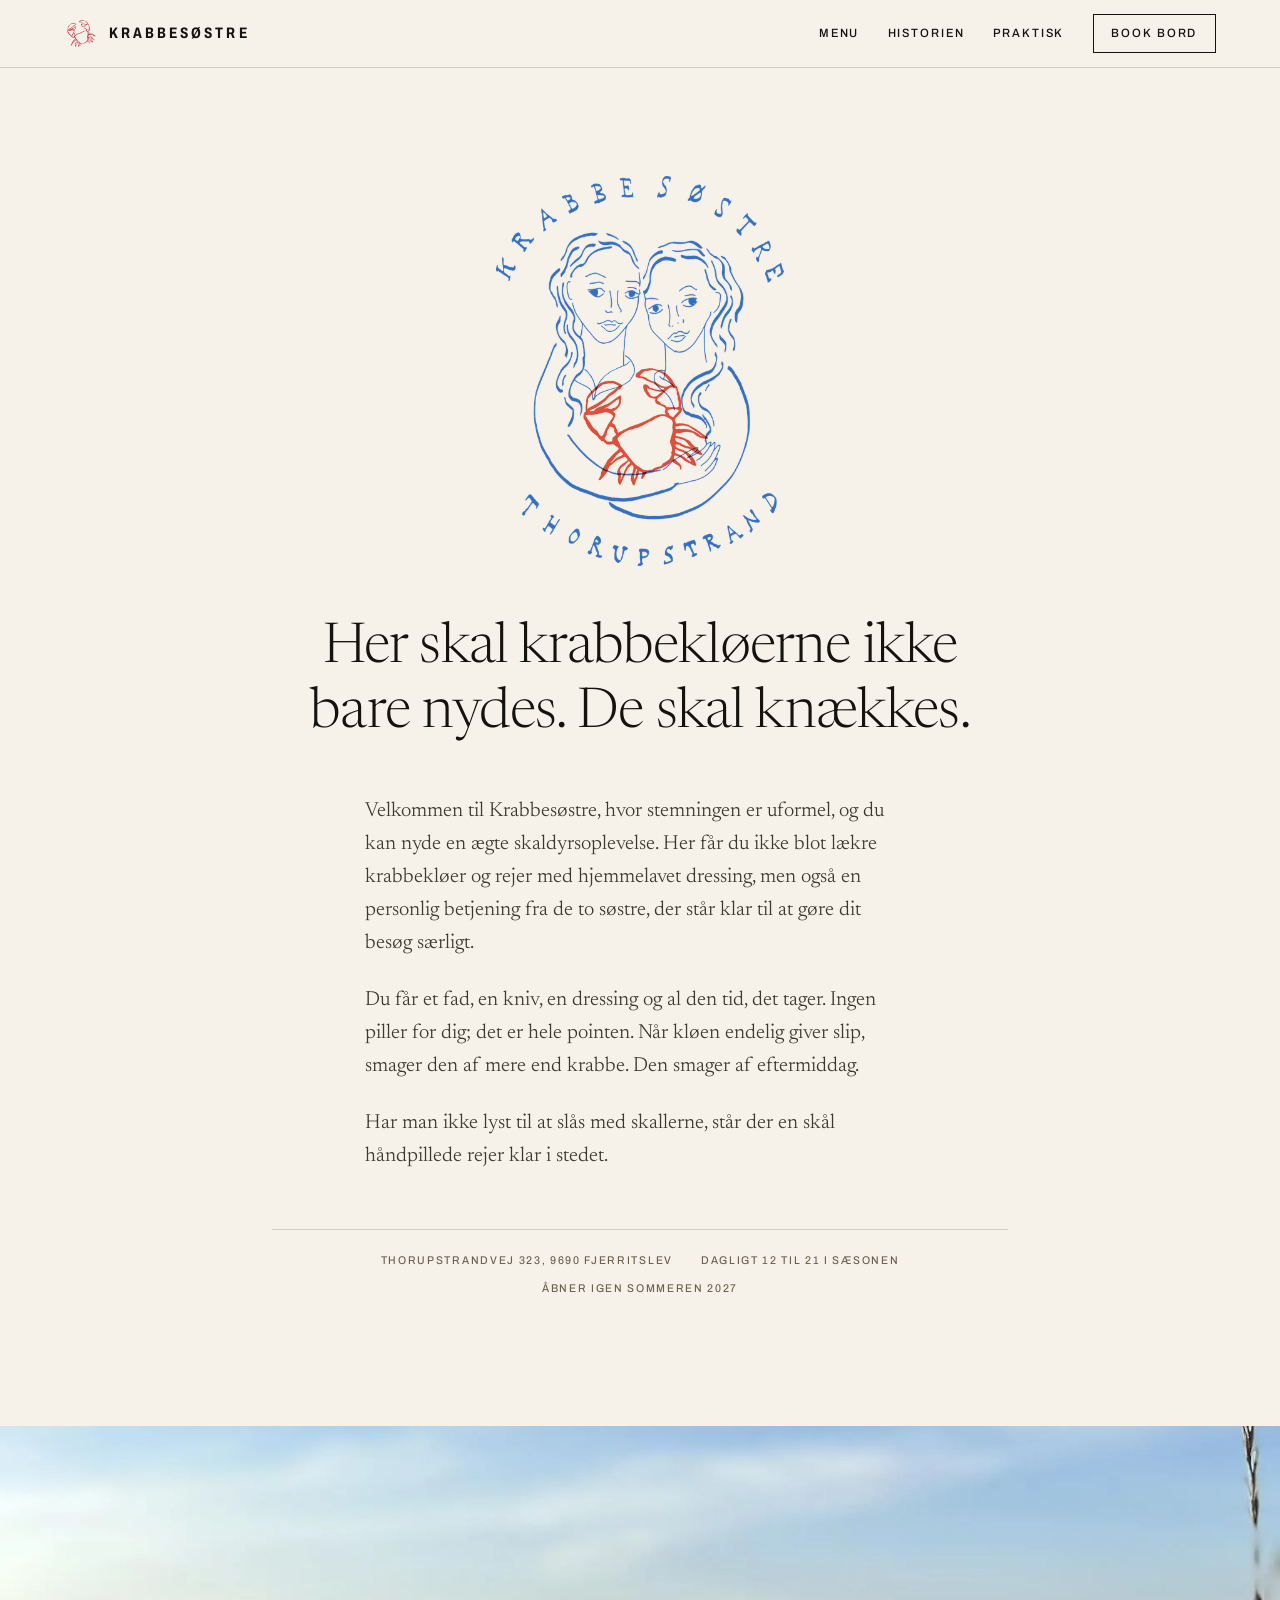
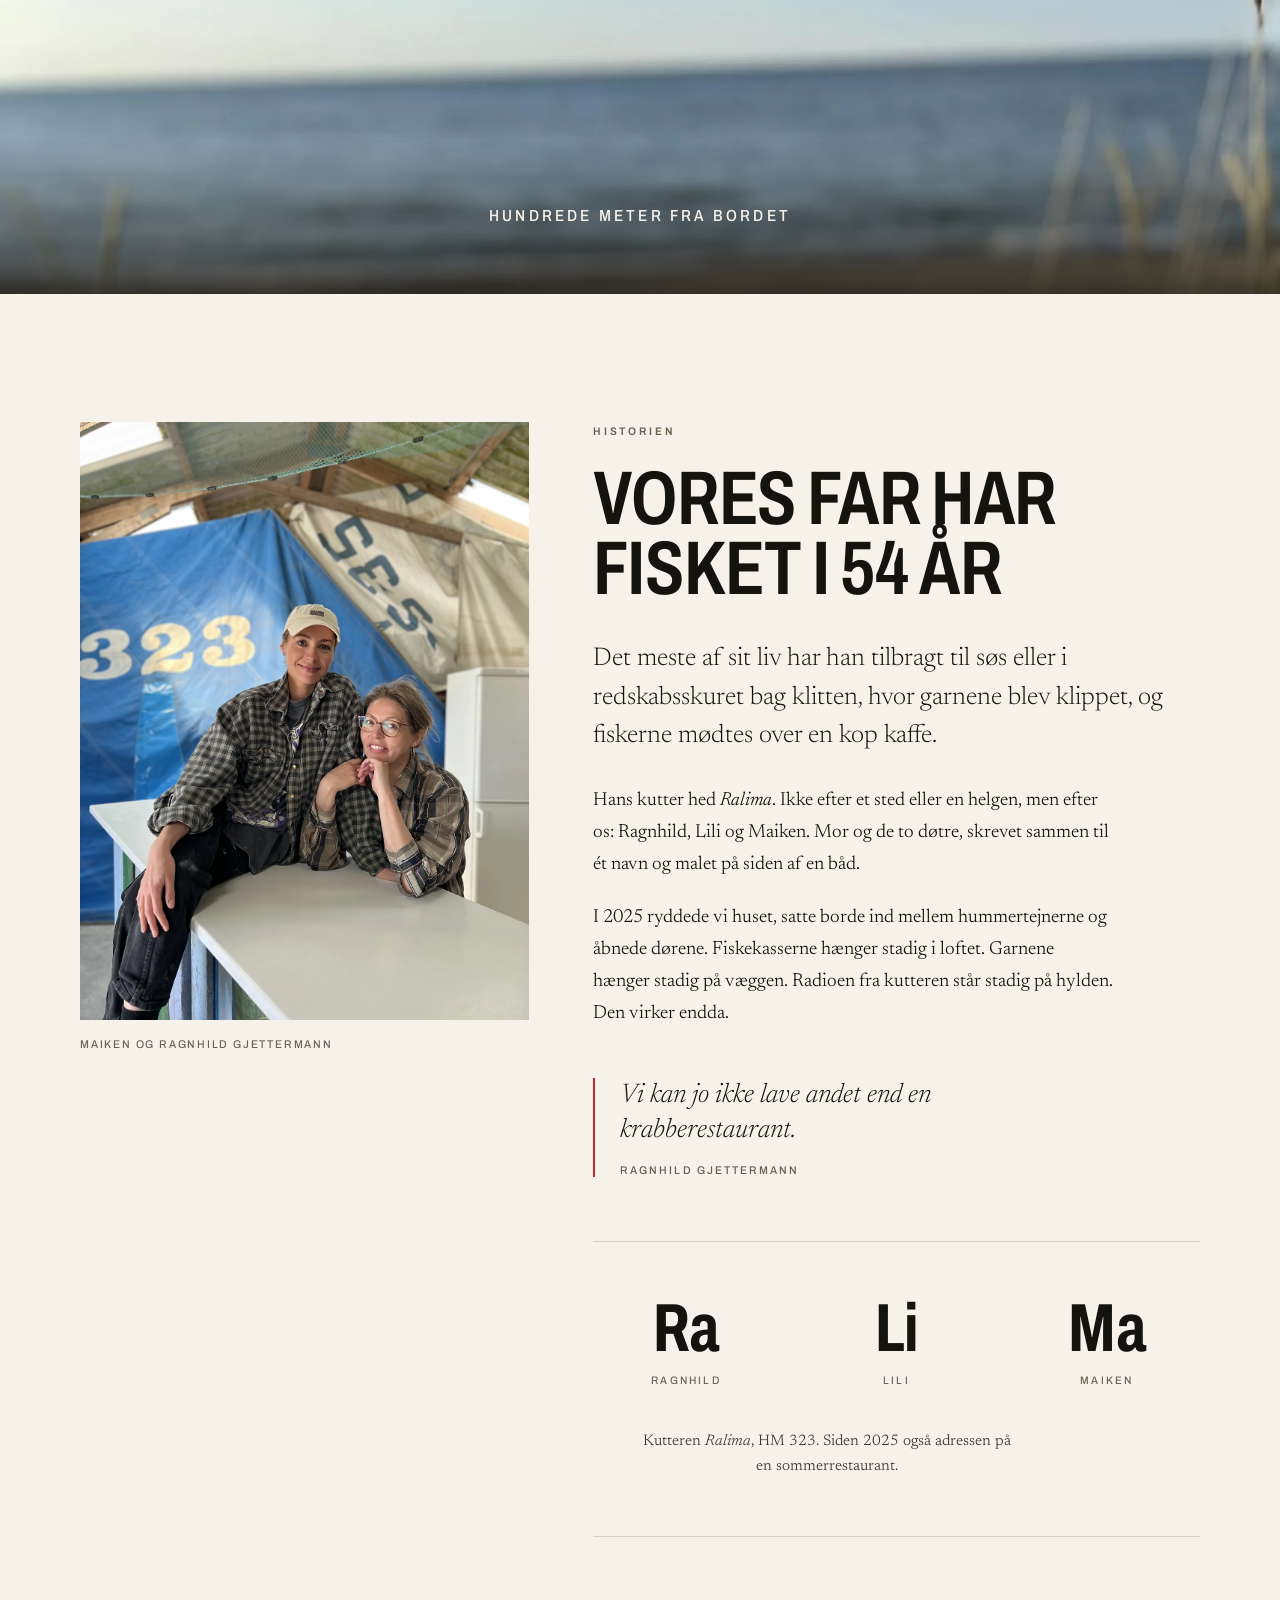
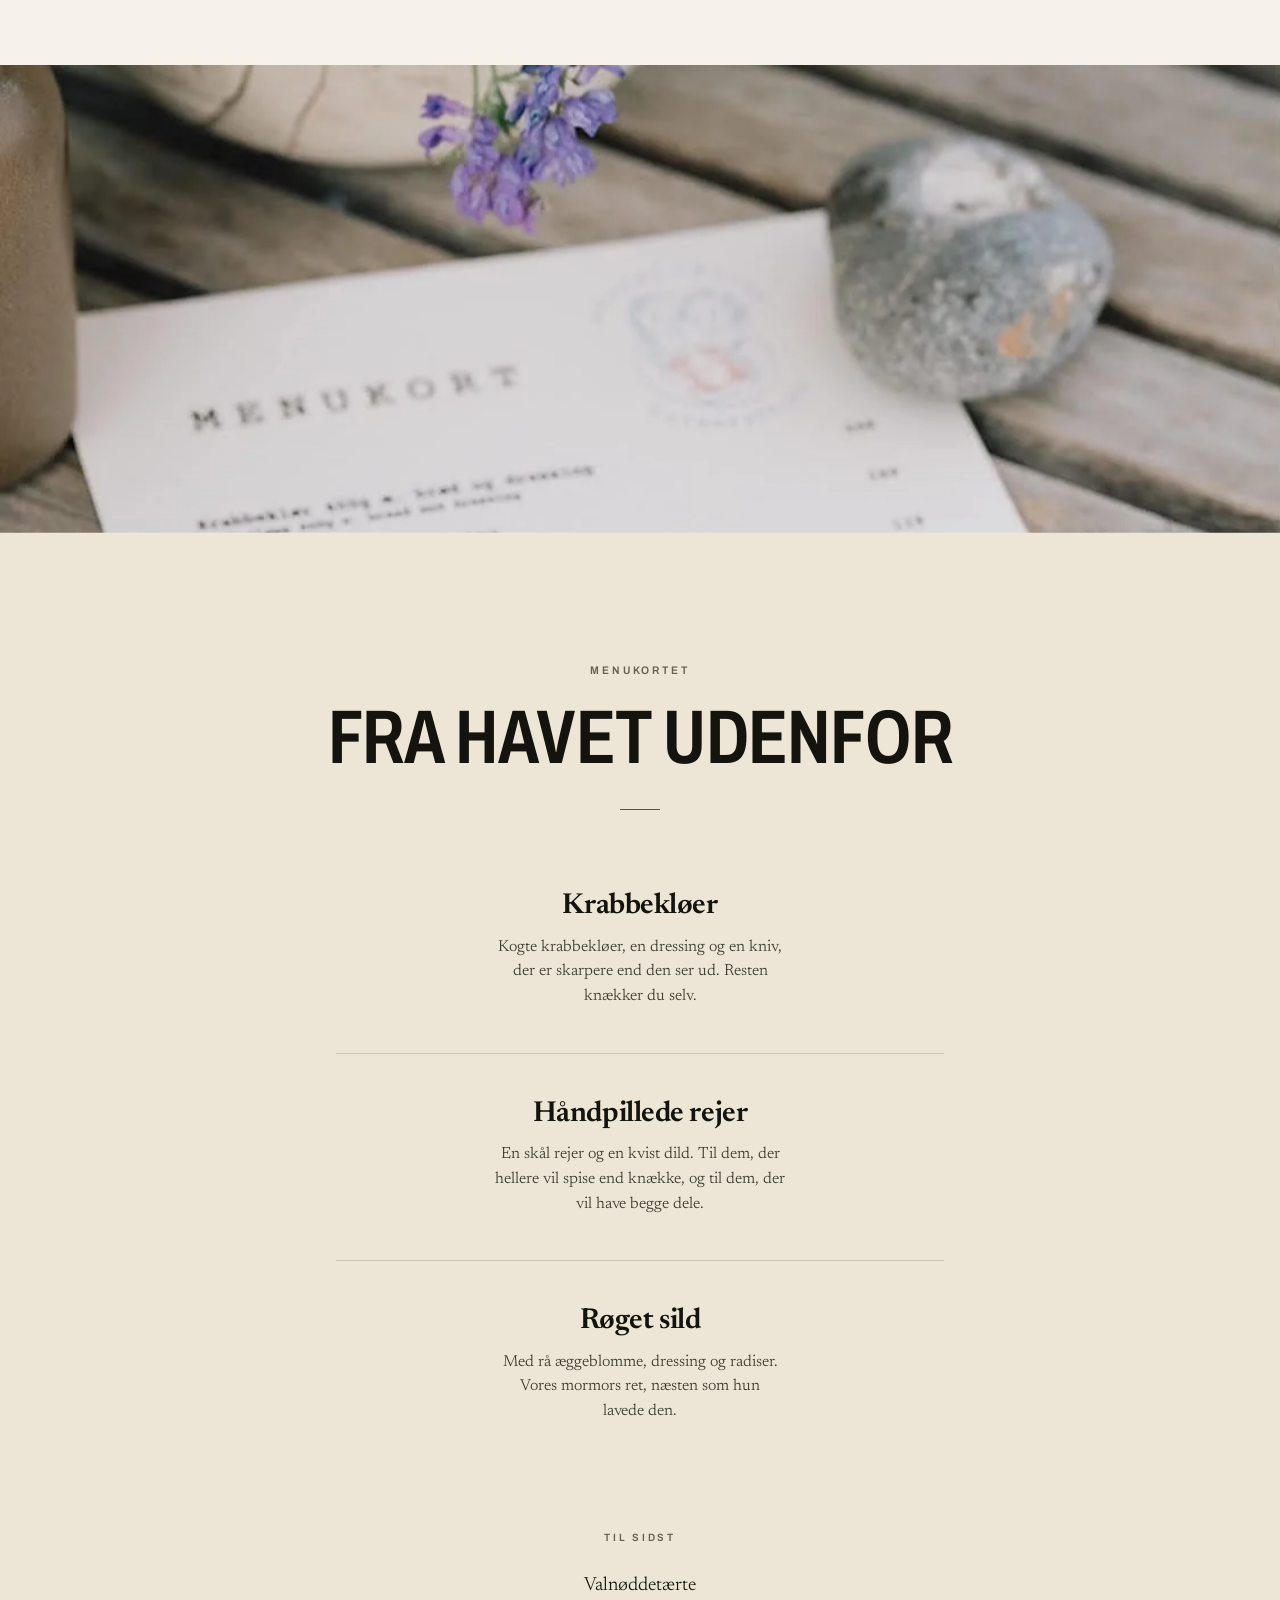
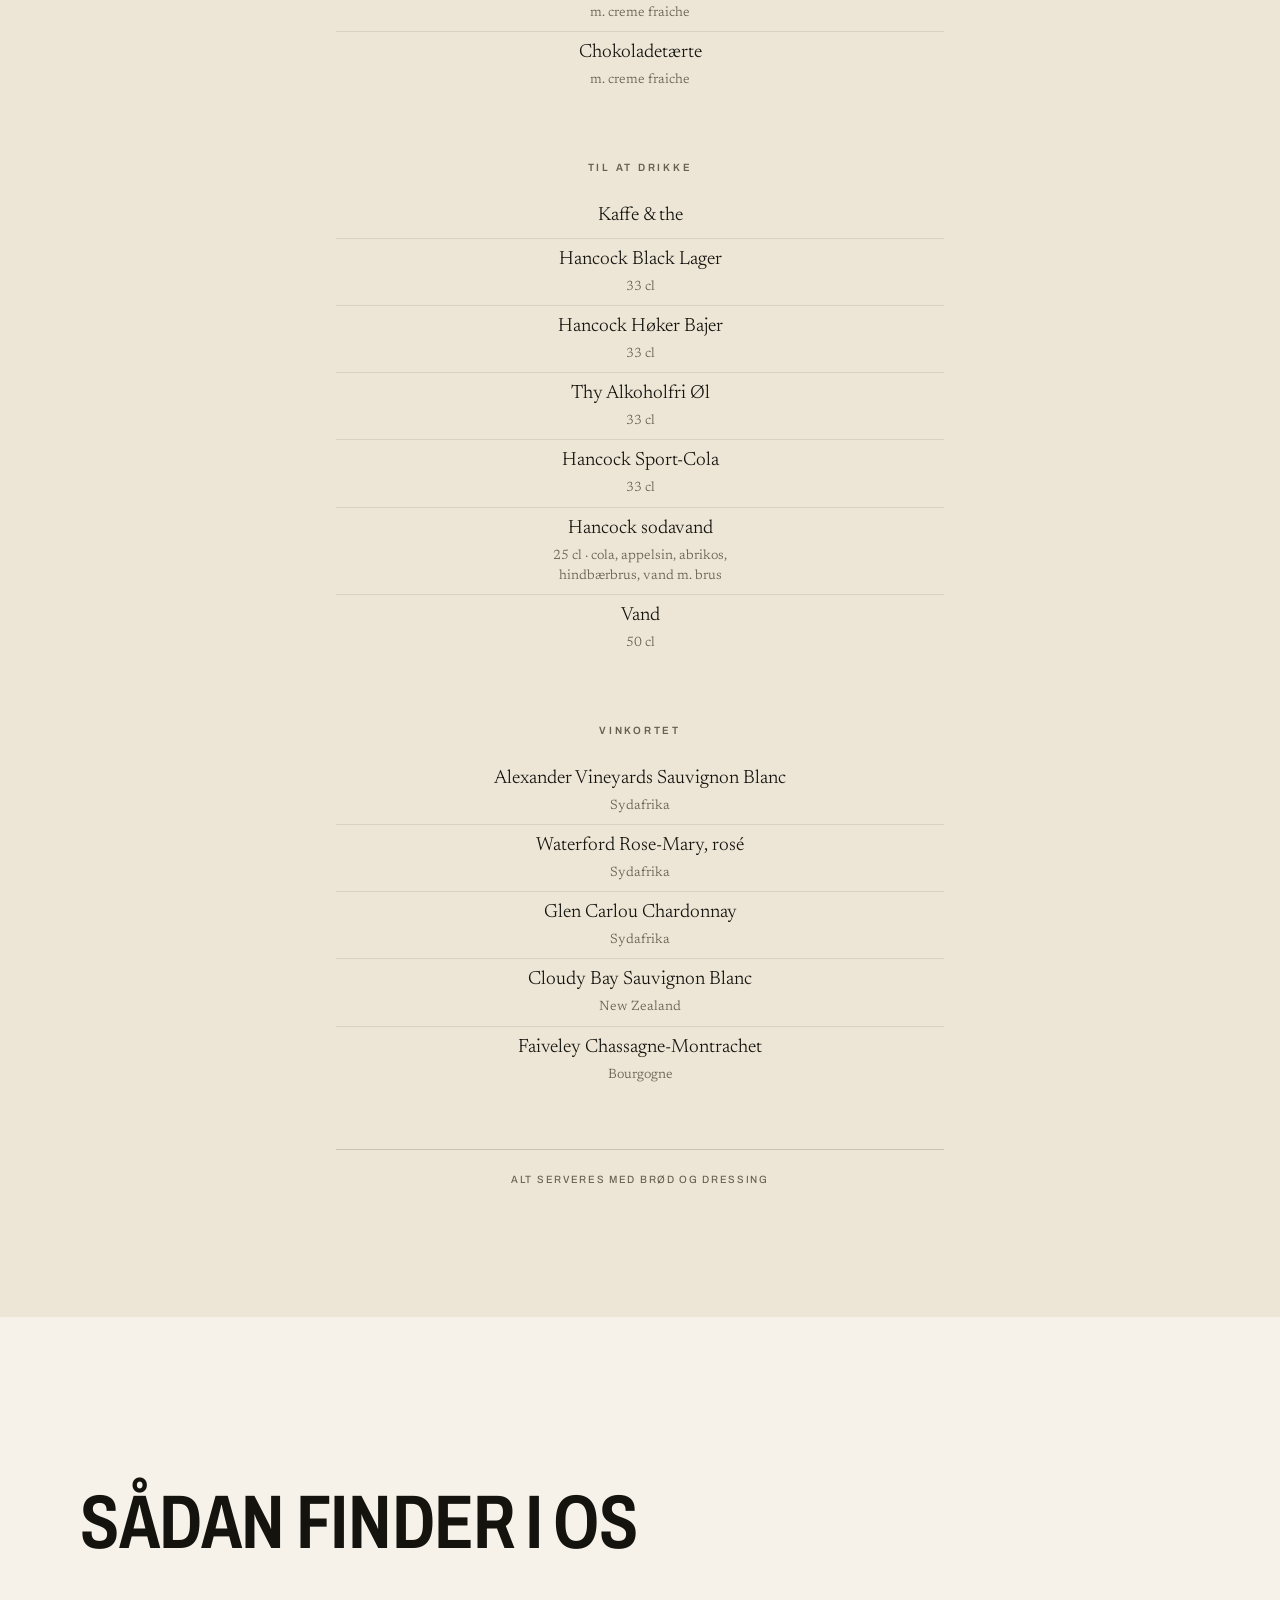
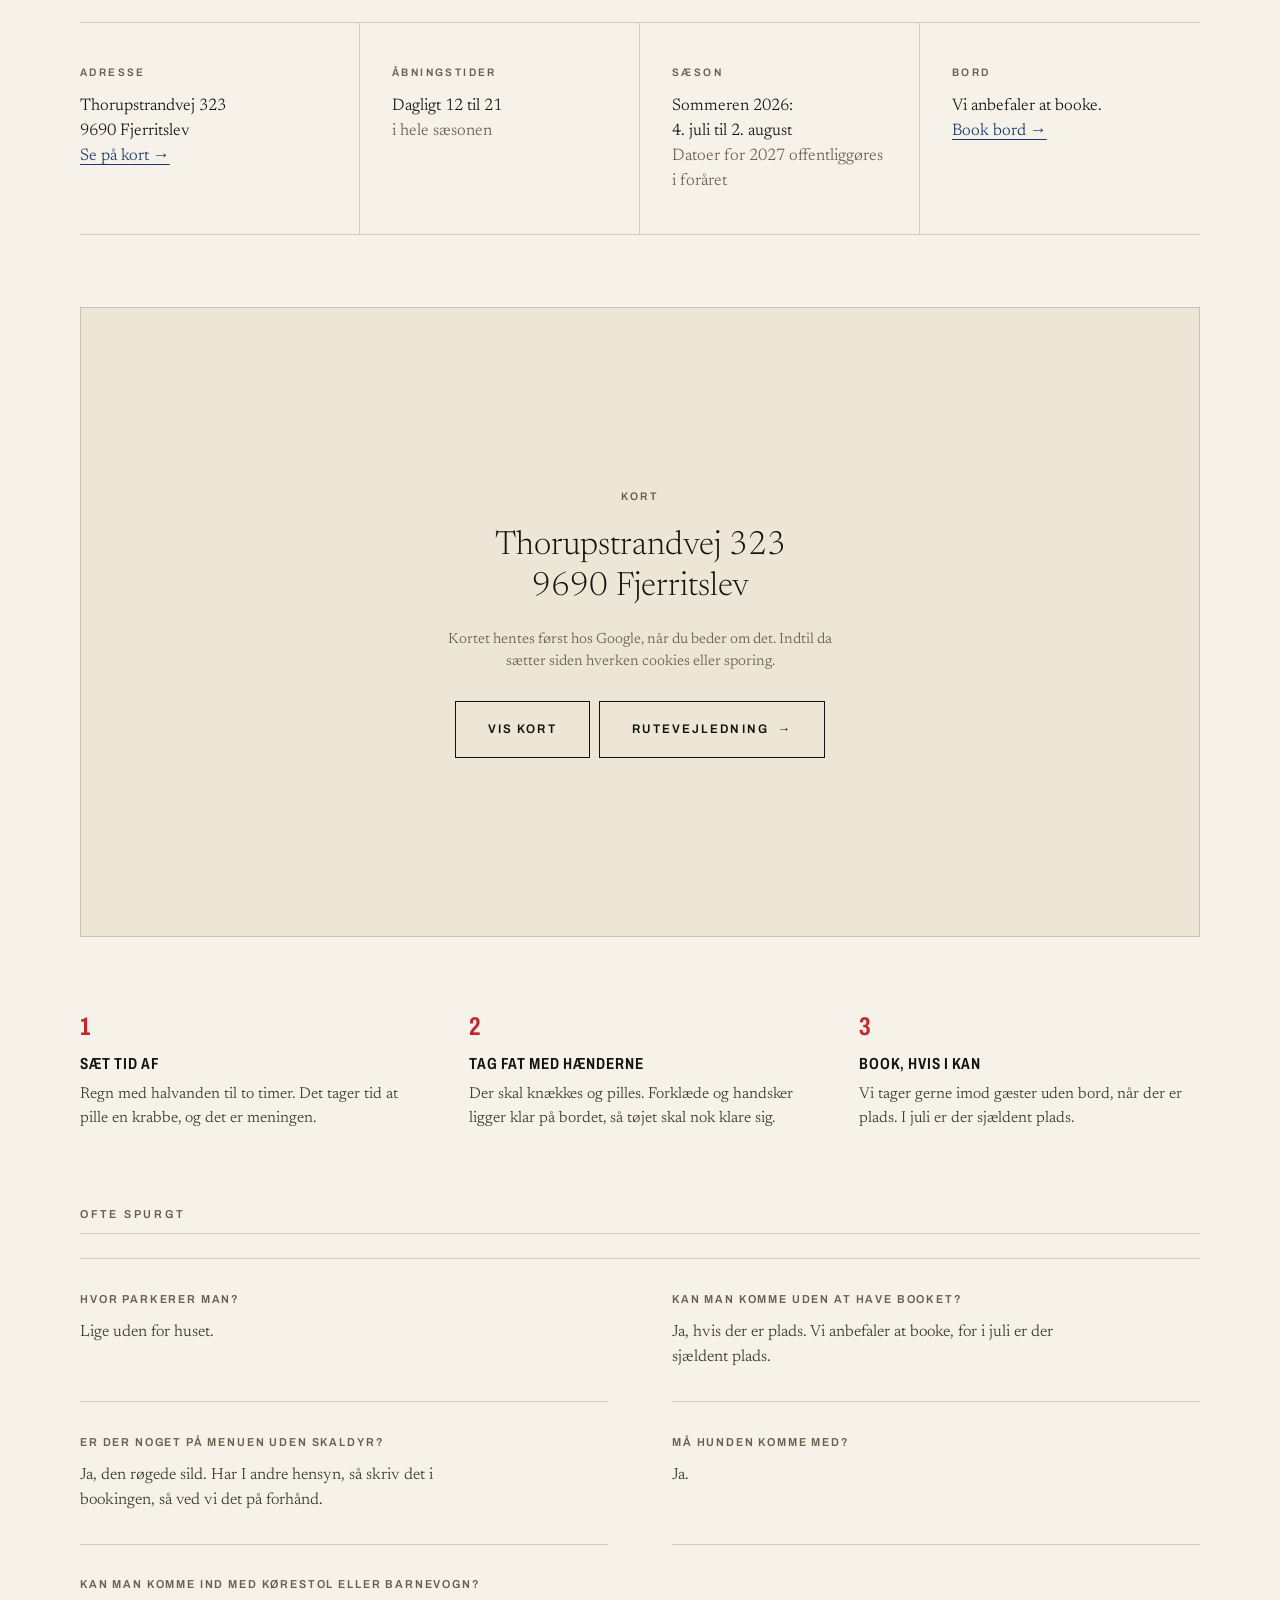
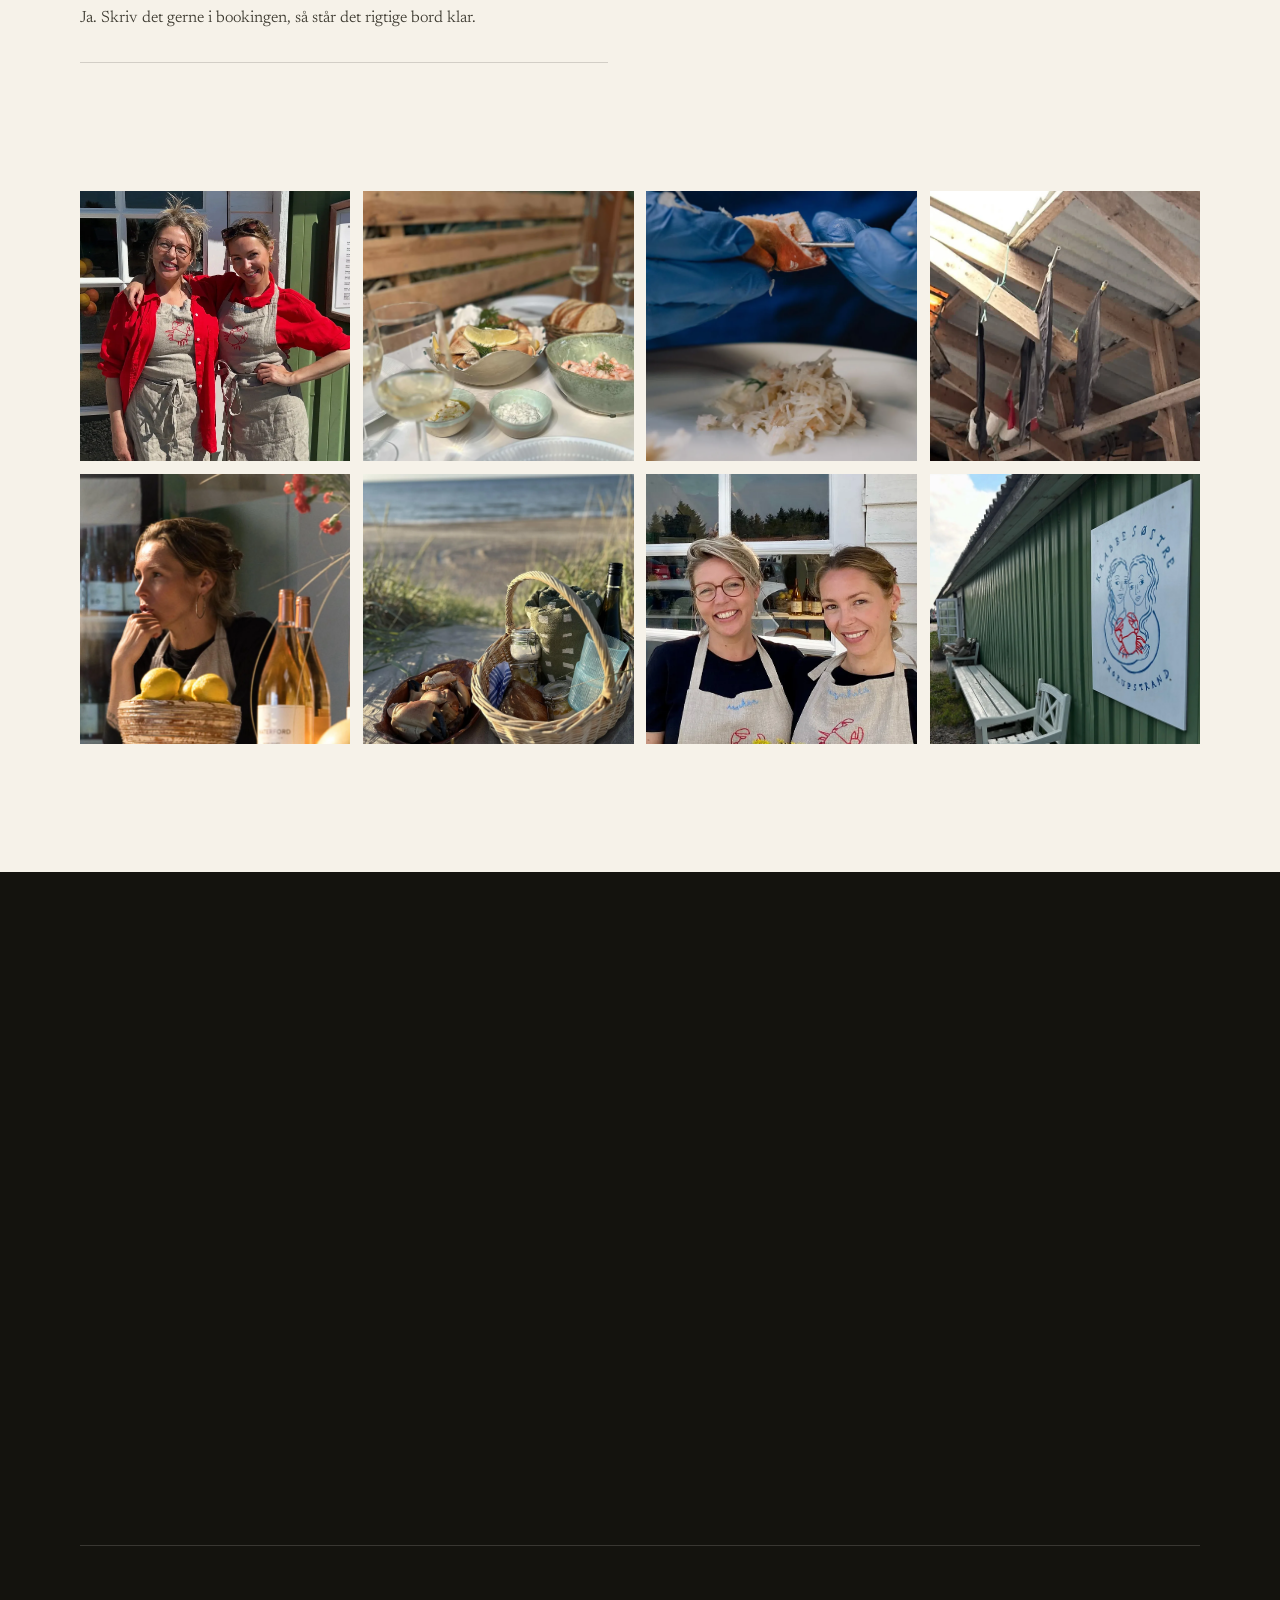
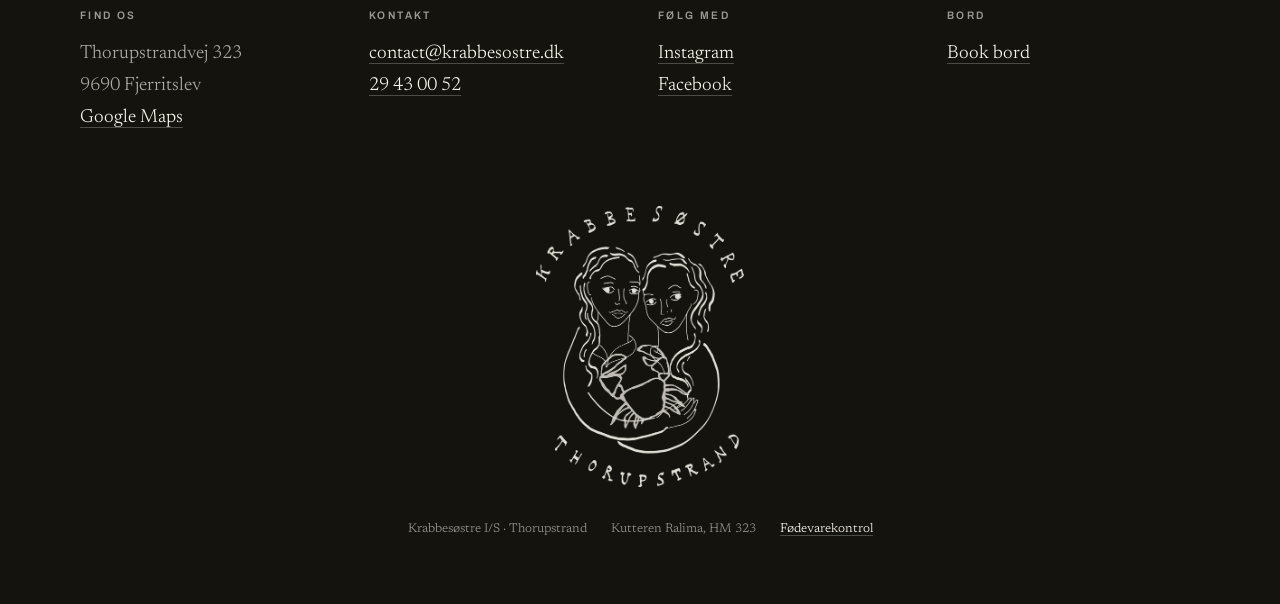
==== index.html @ f06659c8 "Tag nyhedsbrevet af siden, indtil der er noget til at tage imod Feltet lovede gæsten besked, når bor" ====
<!DOCTYPE html>
<html lang="da">
<head>
<meta charset="utf-8">
<meta name="viewport" content="width=device-width, initial-scale=1, viewport-fit=cover">
<title>Krabbesøstre | Krabbekløer i et redskabsskur ved Vesterhavet, Thorupstrand</title>
<meta name="description" content="Sommerrestaurant i Thorupstrand. Krabbekløer, håndpillede rejer og røget sild i vores fars gamle redskabsskur, hundrede meter fra havet.">
<link rel="canonical" href="https://krabbesostre.dk/">

<meta property="og:type" content="restaurant">
<meta property="og:locale" content="da_DK">
<meta property="og:site_name" content="Krabbesøstre">
<meta property="og:title" content="Krabbesøstre, Thorupstrand">
<meta property="og:description" content="Krabbekløer, håndpillede rejer og røget sild i vores fars gamle redskabsskur ved Vesterhavet, hundrede meter fra havet.">
<meta property="og:url" content="https://krabbesostre.dk/">
<meta property="og:image" content="https://krabbesostre.dk/billeder/og-logo.jpg">
<meta property="og:image:type" content="image/jpeg">
<meta property="og:image:width" content="1200">
<meta property="og:image:height" content="630">
<meta property="og:image:alt" content="Krabbesøstres logo: to søstre der holder om en krabbe.">
<meta name="twitter:card" content="summary_large_image">
<meta name="theme-color" content="#14130E">

<link rel="preload" as="font" type="font/woff2" href="fonts/archivo-var.woff2" crossorigin>
<link rel="preload" as="font" type="font/woff2" href="fonts/newsreader-var.woff2" crossorigin>

<link rel="icon" type="image/png" sizes="64x64" href="billeder/favicon.png">
<link rel="apple-touch-icon" href="billeder/apple-touch-icon.png">

<link rel="stylesheet" href="stil.css">
</head>
<body>
<a class="skip" href="#indhold">Spring til indhold</a>

<header class="header is-stuck" id="header">
  <a class="header__brand" href="#top" aria-label="Krabbesøstre, til toppen">
    <span class="header__crab" aria-hidden="true">
      <img class="krabbe-lys" src="billeder/krabbe-lys.webp" alt="" width="120" height="120">
      <img class="krabbe-rod" src="billeder/krabbe.webp" alt="" width="120" height="120">
    </span>
    <span class="header__mark">Krabbesøstre</span>
  </a>
  <nav class="nav" aria-label="Hovedmenu">
    <a class="nav__menu" href="#menu">Menu</a>
    <a href="#historien">Historien</a>
    <a href="#praktisk">Praktisk</a>
    <a class="nav__book" href="bordreservation/">Book bord</a>
  </nav>
</header>

<main id="indhold">

<!-- ============ ÅBNING ============ -->
<section class="section manifest" id="top">
  <div class="wrap">
    <h1 class="manifest__logo rv">
      <img src="billeder/logo.webp" alt="Krabbesøstre, Thorupstrand" width="460" height="623" fetchpriority="high">
    </h1>
    <p class="manifest__quote rv">Her skal krabbekløerne ikke bare nydes. De skal knækkes.</p>
    <div class="manifest__body rv">
      <p>Velkommen til Krabbesøstre, hvor stemningen er uformel, og du kan nyde en ægte skaldyrsoplevelse. Her får du ikke blot lækre krabbekløer og rejer med hjemmelavet dressing, men også en personlig betjening fra de to søstre, der står klar til at gøre dit besøg særligt.</p>
      <p>Du får et fad, en kniv, en dressing og al den tid, det tager. Ingen piller for dig; det er hele pointen. Når kløen endelig giver slip, smager den af mere end krabbe. Den smager af eftermiddag.</p>
      <p>Har man ikke lyst til at slås med skallerne, står der en skål håndpillede rejer klar i stedet.</p>
    </div>
    <p class="manifest__fakta rv">
      <span>Thorupstrandvej 323, 9690 Fjerritslev</span>
      <span>Dagligt 12 til 21 i sæsonen</span>
      <span>Åbner igen sommeren 2027</span>
    </p>
  </div>
</section>

<!-- ============ BÅND: STRANDEN ============ -->
<figure class="band band--strand rv" style="margin:0">
  <img src="billeder/strand.webp" alt="Vesterhavet ud for Thorupstrand set gennem marehalmen i klitten." loading="lazy" width="1536" height="640">
  <figcaption class="band__caption">Hundrede meter fra bordet</figcaption>
</figure>

<!-- ============ HISTORIEN ============ -->
<section class="section" id="historien">
  <div class="wrap">
    <div class="story">
      <figure class="story__media rv" style="margin:0">
        <img src="billeder/sostrene.webp" alt="Maiken og Ragnhild Gjettermann i redskabsskuret foran kutterens blå presenning med nummeret 323." loading="lazy" width="1200" height="1600">
        <figcaption>Maiken og Ragnhild Gjettermann</figcaption>
      </figure>

      <div class="story__body">
        <p class="eyebrow rv">Historien</p>
        <h2 class="rv">Vores far har fisket i 54 år</h2>
        <div class="rv">
          <p class="lede">Det meste af sit liv har han tilbragt til søs eller i redskabsskuret bag klitten, hvor garnene blev klippet, og fiskerne mødtes over en kop kaffe.</p>
          <p>Hans kutter hed <em>Ralima</em>. Ikke efter et sted eller en helgen, men efter os: Ragnhild, Lili og Maiken. Mor og de to døtre, skrevet sammen til ét navn og malet på siden af en båd.</p>
          <p>I 2025 ryddede vi huset, satte borde ind mellem hummertejnerne og åbnede dørene. Fiskekasserne hænger stadig i loftet. Garnene hænger stadig på væggen. Radioen fra kutteren står stadig på hylden. Den virker endda.</p>
        </div>

        <blockquote class="pull rv">
          Vi kan jo ikke lave andet end en krabberestaurant.
          <cite>Ragnhild Gjettermann</cite>
        </blockquote>

        <div class="ralima rv">
          <div class="ralima__cell"><span class="ralima__syll">Ra</span><span class="ralima__name">Ragnhild</span></div>
          <div class="ralima__cell"><span class="ralima__syll">Li</span><span class="ralima__name">Lili</span></div>
          <div class="ralima__cell"><span class="ralima__syll">Ma</span><span class="ralima__name">Maiken</span></div>
          <p class="ralima__foot">Kutteren <em>Ralima</em>, HM 323. Siden 2025 også adressen på en sommerrestaurant.</p>
        </div>
      </div>
    </div>
  </div>
</section>

<!-- ============ BÅND: MENUKORTET ============ -->
<figure class="band rv" style="margin:0">
  <img src="billeder/menukort.webp" alt="Krabbesøstres menukort på et forvitret træbord ved siden af en sten og en krukke med markblomster." loading="lazy" width="1126" height="633">
</figure>

<!-- ============ MENU ============ -->
<!-- Menuen er sat som en plakat: ingen fotos af retterne, navnene sat stort.
     Båndet med menukortet ovenfor er urørt og skiller historien fra menuen. -->
<section class="section menu" id="menu">
  <div class="wrap">
    <div class="menu__head">
      <p class="eyebrow rv">Menukortet</p>
      <h2 class="rv">Fra havet udenfor</h2>
    </div>

    <div class="plakat">
      <hr class="plakat__streg rv">

      <div class="plakat__ret rv">
        <h3 class="plakat__navn">Krabbekløer</h3>
        <p class="plakat__om">Kogte krabbekløer, en dressing og en kniv, der er skarpere end den ser ud. Resten knækker du selv.</p>
      </div>

      <div class="plakat__ret rv">
        <h3 class="plakat__navn">Håndpillede rejer</h3>
        <p class="plakat__om">En skål rejer og en kvist dild. Til dem, der hellere vil spise end knække, og til dem, der vil have begge dele.</p>
      </div>

      <div class="plakat__ret rv">
        <h3 class="plakat__navn">Røget sild</h3>
        <p class="plakat__om">Med rå æggeblomme, dressing og radiser. Vores mormors ret, næsten som hun lavede den.</p>
      </div>

      <div class="plakat__afsnit rv">
        <h3 class="plakat__titel">Til sidst</h3>
        <p class="plakat__linje">Valnøddetærte <span class="plakat__sub">m. creme fraiche</span></p>
        <p class="plakat__linje">Chokoladetærte <span class="plakat__sub">m. creme fraiche</span></p>
      </div>

      <div class="plakat__afsnit rv">
        <h3 class="plakat__titel">Til at drikke</h3>
        <p class="plakat__linje">Kaffe &amp; the</p>
        <p class="plakat__linje">Hancock Black Lager <span class="plakat__sub">33 cl</span></p>
        <p class="plakat__linje">Hancock Høker Bajer <span class="plakat__sub">33 cl</span></p>
        <p class="plakat__linje">Thy Alkoholfri Øl <span class="plakat__sub">33 cl</span></p>
        <p class="plakat__linje">Hancock Sport-Cola <span class="plakat__sub">33 cl</span></p>
        <p class="plakat__linje">Hancock sodavand <span class="plakat__sub">25 cl &middot; cola, appelsin, abrikos, hindbærbrus, vand m. brus</span></p>
        <p class="plakat__linje">Vand <span class="plakat__sub">50 cl</span></p>
      </div>

      <div class="plakat__afsnit rv">
        <h3 class="plakat__titel">Vinkortet</h3>
        <p class="plakat__linje">Alexander Vineyards Sauvignon Blanc <span class="plakat__sub">Sydafrika</span></p>
        <p class="plakat__linje">Waterford Rose-Mary, rosé <span class="plakat__sub">Sydafrika</span></p>
        <p class="plakat__linje">Glen Carlou Chardonnay <span class="plakat__sub">Sydafrika</span></p>
        <p class="plakat__linje">Cloudy Bay Sauvignon Blanc <span class="plakat__sub">New Zealand</span></p>
        <p class="plakat__linje">Faiveley Chassagne-Montrachet <span class="plakat__sub">Bourgogne</span></p>
      </div>

      <p class="plakat__fod rv">Alt serveres med brød og dressing</p>
    </div>
  </div>
</section>

<!-- ============ PRAKTISK ============ -->
<section class="section" id="praktisk">
  <div class="wrap">
    <p class="eyebrow rv">Praktisk</p>
    <h2 class="rv" style="margin-bottom:clamp(2.5rem,5vw,4rem)">Sådan finder I os</h2>

    <dl class="facts rv">
      <div class="fact">
        <dt>Adresse</dt>
        <dd>Thorupstrandvej 323<br>9690 Fjerritslev<br>
          <a href="https://www.google.com/maps/search/?api=1&amp;query=Thorupstrandvej+323%2C+9690+Fjerritslev" target="_blank" rel="noopener">Se på kort →</a></dd>
      </div>
      <div class="fact">
        <dt>Åbningstider</dt>
        <dd>Dagligt 12 til 21<br><span style="color:var(--muted)">i hele sæsonen</span></dd>
      </div>
      <div class="fact">
        <dt>Sæson</dt>
        <dd>Sommeren 2026:<br>4.&nbsp;juli til 2.&nbsp;august<br><span style="color:var(--muted)">Datoer for 2027 offentliggøres i foråret</span></dd>
      </div>
      <div class="fact">
        <dt>Bord</dt>
        <dd>Vi anbefaler at booke.<br>
          <a href="bordreservation/">Book bord →</a></dd>
      </div>
    </dl>

    <section class="kort rv" id="kort" aria-label="Kort over Thorupstrandvej 323">
      <div class="kort__flade" id="kortFlade">
        <p class="eyebrow" style="margin-bottom:0">Kort</p>
        <p class="kort__adresse">Thorupstrandvej 323<br>9690 Fjerritslev</p>
        <p class="kort__note">Kortet hentes først hos Google, når du beder om det. Indtil da sætter siden hverken cookies eller sporing.</p>
        <div class="kort__knapper">
          <button class="btn btn--ghost" type="button" id="visKort">Vis kort</button>
          <a class="btn btn--ghost" href="https://www.google.com/maps/dir/?api=1&amp;destination=Thorupstrandvej%20323%2C%209690%20Fjerritslev" target="_blank" rel="noopener">Rutevejledning <span class="arw" aria-hidden="true">→</span></a>
        </div>
        <noscript>
          <p class="kort__note"><a href="https://www.google.com/maps/search/?api=1&amp;query=Thorupstrandvej%20323%2C%209690%20Fjerritslev" target="_blank" rel="noopener">Åbn adressen i Google Maps →</a></p>
        </noscript>
      </div>
    </section>

    <div class="howto rv">
      <div class="howto__step">
        <span class="howto__num">1</span>
        <h3>Sæt tid af</h3>
        <p>Regn med halvanden til to timer. Det tager tid at pille en krabbe, og det er meningen.</p>
      </div>
      <div class="howto__step">
        <span class="howto__num">2</span>
        <h3>Tag fat med hænderne</h3>
        <p>Der skal knækkes og pilles. Forklæde og handsker ligger klar på bordet, så tøjet skal nok klare sig.</p>
      </div>
      <div class="howto__step">
        <span class="howto__num">3</span>
        <h3>Book, hvis I kan</h3>
        <p>Vi tager gerne imod gæster uden bord, når der er plads. I juli er der sjældent plads.</p>
      </div>
    </div>

    <div class="faq rv">
      <h3 class="list__title">Ofte spurgt</h3>
      <dl class="faq__liste">
        <div class="faq__punkt">
          <dt>Hvor parkerer man?</dt>
          <dd>Lige uden for huset.</dd>
        </div>
        <div class="faq__punkt">
          <dt>Kan man komme uden at have booket?</dt>
          <dd>Ja, hvis der er plads. Vi anbefaler at booke, for i juli er der sjældent plads.</dd>
        </div>
        <div class="faq__punkt">
          <dt>Er der noget på menuen uden skaldyr?</dt>
          <dd>Ja, den røgede sild. Har I andre hensyn, så skriv det i bookingen, så ved vi det på forhånd.</dd>
        </div>
        <div class="faq__punkt">
          <dt>Må hunden komme med?</dt>
          <dd>Ja.</dd>
        </div>
        <div class="faq__punkt">
          <dt>Kan man komme ind med kørestol eller barnevogn?</dt>
          <dd>Ja. Skriv det gerne i bookingen, så står det rigtige bord klar.</dd>
        </div>
      </dl>
    </div>
  </div>
</section>

<!-- ============ GALLERI ============ -->
<section class="section" style="padding-top:0">
  <div class="wrap">
    <div class="gallery">
      <figure class="g1 rv"><img src="billeder/sostrene-rod.webp" alt="Maiken og Ragnhild i røde skjorter og forklæder foran det grønne redskabsskur med menutavlerne." loading="lazy" width="1920" height="1080"></figure>
      <figure class="g2 rv"><img src="billeder/borddaekning.webp" alt="Dækket bord med hvidvinsglas, krabbekløer, rejer og brød." loading="lazy" width="1500" height="1125"></figure>
      <figure class="g3 rv"><img src="billeder/pilning.webp" alt="Hænder med handsker der piller kød ud af en krabbeklo med en pincet." loading="lazy" width="1100" height="1466"></figure>
      <figure class="g4 rv"><img src="billeder/skur.webp" alt="Loftet i redskabsskuret med spær, bølgeblik og ophængte garn." loading="lazy" width="1800" height="1303"></figure>
      <figure class="g5 rv"><img src="billeder/sister-ii.webp" alt="Ragnhild ved disken med en skål citroner og vinflaskerne på række." loading="lazy" width="1100" height="1467"></figure>
      <figure class="g6 rv"><img src="billeder/kurv.webp" alt="Krabbekløer, vin og glas stillet frem i klitten ved Thorupstrand." loading="lazy" width="1400" height="1867"></figure>
      <figure class="g7 rv"><img src="billeder/sostrene-vindue.webp" alt="Maiken og Ragnhild med deres broderede forklæder i vinduet ind til køkkenet." loading="lazy" width="1280" height="720"></figure>
      <figure class="g8 rv"><img src="billeder/skilt.webp" alt="Krabbesøstres skilt på det grønne redskabsskur i Thorupstrand." loading="lazy" width="1100" height="1100"></figure>
    </div>
  </div>
</section>

<!-- ============ ANMELDELSER ============ -->
<!-- Indholdet herunder skrives af tools/hent_anmeldelser.py ud fra
     anmeldelser.json. Ret ikke i hånden, det bliver overskrevet.
     Er der ingen anmeldelser, står afsnittet tomt og ses ikke. -->
<!-- ANMELDELSER:START -->
<!-- ANMELDELSER:SLUT -->

<!-- ============ NYTÅRSKASSEN ============ -->
<!-- Henvisningen til nytårskassen er taget ud, fordi kassen ikke er aktuel.
     Selve siden, nytaarskasse.html, ligger der stadig og er sat til noindex.
     Skal den frem igen: sæt dette afsnit tilbage, læg menupunktet tilbage i
     menulinjen og i footeren, fjern noindex, og sæt siden tilbage i
     sitemap.xml og llms.txt. Se README under Nytårssiden. -->

<!-- ============ SÆSON / CTA ============ -->
<!-- Tilmeldingen til nyhedsbrevet er taget ud, indtil der er en tjeneste,
     der kan tage imod adresserne. Feltet lovede en besked, vi ikke kunne give.
     Skal den tilbage: hent formularen og scriptet frem fra denne fils historik
     og sæt ENDPOINT til tjenestens adresse. Se README. -->
<section class="section cta" id="book">
  <div class="wrap">
    <div class="cta__enkel">
      <p class="eyebrow eyebrow--light rv">Sæson 2027</p>
      <h2 class="rv">Vi åbner igen til sommer</h2>
      <p class="cta__lede lede rv">Bordene til næste sæson åbner i foråret. Datoerne kommer her på siden og på Instagram og Facebook, så snart de er på plads.</p>
      <p class="rv" style="margin-top:clamp(2rem,4vw,2.75rem)">
        <a class="btn btn--outline-light" href="bordreservation/">Bordreservation <span class="arw" aria-hidden="true">→</span></a>
      </p>
    </div>
  </div>
</section>

</main>

<!-- ============ FOOTER ============ -->
<footer class="footer">
  <div class="wrap">
    <div class="footer__top">
      <div>
        <h3>Find os</h3>
        <p>Thorupstrandvej 323<br>9690 Fjerritslev<br>
          <a href="https://www.google.com/maps/search/?api=1&amp;query=Thorupstrandvej+323%2C+9690+Fjerritslev" target="_blank" rel="noopener">Google Maps</a></p>
      </div>
      <div>
        <h3>Kontakt</h3>
        <!-- TODO: bekræft at contact@krabbesostre.dk er den rigtige mailadresse -->
        <p><a href="mailto:contact@krabbesostre.dk">contact@krabbesostre.dk</a><br>
           <a href="tel:+4529430052">29 43 00 52</a></p>
      </div>
      <div>
        <h3>Følg med</h3>
        <p><a href="https://www.instagram.com/krabbesostre/" target="_blank" rel="noopener">Instagram</a><br>
           <a href="https://www.facebook.com/profile.php?id=61577017515069" target="_blank" rel="noopener">Facebook</a></p>
      </div>
      <div>
        <h3>Bord</h3>
        <p><a href="bordreservation/">Book bord</a></p>
      </div>
    </div>

    <img class="footer__logo" src="billeder/logo-lys.webp" alt="" width="460" height="623" loading="lazy" aria-hidden="true">

    <div class="footer__legal">
      <span>Krabbesøstre I/S · Thorupstrand</span>
      <span>Kutteren Ralima, HM 323</span>
      <span><a href="kontrolrapport.html">Fødevarekontrol</a></span>
    </div>
  </div>
</footer>

<script type="application/ld+json">
{
  "@context": "https://schema.org",
  "@graph": [
    {
      "@type": "WebSite",
      "@id": "https://krabbesostre.dk/#website",
      "url": "https://krabbesostre.dk/",
      "name": "Krabbesøstre",
      "inLanguage": "da-DK",
      "publisher": {
        "@id": "https://krabbesostre.dk/#restaurant"
      }
    },
    {
      "@type": "Restaurant",
      "@id": "https://krabbesostre.dk/#restaurant",
      "name": "Krabbesøstre",
      "url": "https://krabbesostre.dk/",
      "description": "Sommerrestaurant i Thorupstrand ved Vesterhavet. Krabbekløer, håndpillede rejer og røget sild serveret i et gammelt redskabsskur hundrede meter fra havet, hvor de blev fanget.",
      "image": [
        "https://krabbesostre.dk/billeder/og.jpg",
        "https://krabbesostre.dk/billeder/hero.webp",
        "https://krabbesostre.dk/billeder/krabbeklor.webp",
        "https://krabbesostre.dk/billeder/sostrene.webp",
        "https://krabbesostre.dk/billeder/skilt.webp"
      ],
      "logo": "https://krabbesostre.dk/billeder/logo.webp",
      "telephone": "+4529430052",
      "email": "contact@krabbesostre.dk",
      "servesCuisine": [
        "Seafood",
        "Dansk"
      ],
      "priceRange": "$$",
      "currenciesAccepted": "DKK",
      "acceptsReservations": "https://krabbesostre.dk/bordreservation/",
      "foundingDate": "2025",
      "founder": [
        {
          "@type": "Person",
          "name": "Ragnhild Gjettermann"
        },
        {
          "@type": "Person",
          "name": "Maiken Gjettermann"
        }
      ],
      "address": {
        "@type": "PostalAddress",
        "streetAddress": "Thorupstrandvej 323",
        "postalCode": "9690",
        "addressLocality": "Fjerritslev",
        "addressRegion": "Nordjylland",
        "addressCountry": "DK"
      },
      "hasMap": "https://www.google.com/maps/search/?api=1&query=Thorupstrandvej+323%2C+9690+Fjerritslev",
      "sameAs": [
        "https://www.instagram.com/krabbesostre/",
        "https://www.facebook.com/profile.php?id=61577017515069",
        "https://www.findsmiley.dk/app/1488547"
      ],
      "openingHoursSpecification": [
        {
          "@type": "OpeningHoursSpecification",
          "dayOfWeek": [
            "Monday",
            "Tuesday",
            "Wednesday",
            "Thursday",
            "Friday",
            "Saturday",
            "Sunday"
          ],
          "opens": "12:00",
          "closes": "21:00",
          "validFrom": "2026-07-04",
          "validThrough": "2026-08-02"
        }
      ],
      "hasMenu": {
        "@type": "Menu",
        "name": "Menukortet",
        "inLanguage": "da-DK",
        "hasMenuSection": [
          {
            "@type": "MenuSection",
            "name": "Fra havet udenfor",
            "hasMenuItem": [
              {
                "@type": "MenuItem",
                "name": "Krabbekløer",
                "description": "Kogte krabbekløer, en dressing og en kniv. Gæsten knækker selv."
              },
              {
                "@type": "MenuItem",
                "name": "Håndpillede rejer",
                "description": "En skål rejer og en kvist dild, pillet i hånden og ikke i maskine."
              },
              {
                "@type": "MenuItem",
                "name": "Røget sild",
                "description": "Med rå æggeblomme, dressing og radiser. Mormors ret."
              }
            ]
          },
          {
            "@type": "MenuSection",
            "name": "Til sidst",
            "hasMenuItem": [
              {
                "@type": "MenuItem",
                "name": "Valnøddetærte",
                "description": "Med creme fraiche."
              },
              {
                "@type": "MenuItem",
                "name": "Chokoladetærte",
                "description": "Med creme fraiche."
              }
            ]
          }
        ]
      }
    },
    {
      "@type": "FAQPage",
      "@id": "https://krabbesostre.dk/#ofte-spurgt",
      "inLanguage": "da-DK",
      "mainEntity": [
        {
          "@type": "Question",
          "name": "Hvor parkerer man?",
          "acceptedAnswer": {
            "@type": "Answer",
            "text": "Lige uden for huset."
          }
        },
        {
          "@type": "Question",
          "name": "Kan man komme uden at have booket bord?",
          "acceptedAnswer": {
            "@type": "Answer",
            "text": "Ja, hvis der er plads. Vi anbefaler at booke, for i juli er der sjældent plads."
          }
        },
        {
          "@type": "Question",
          "name": "Er der noget på menuen uden skaldyr?",
          "acceptedAnswer": {
            "@type": "Answer",
            "text": "Ja, den røgede sild. Har man andre hensyn, kan man skrive det i bookingen."
          }
        },
        {
          "@type": "Question",
          "name": "Må man tage hunden med?",
          "acceptedAnswer": {
            "@type": "Answer",
            "text": "Ja."
          }
        },
        {
          "@type": "Question",
          "name": "Kan man komme ind med kørestol eller barnevogn?",
          "acceptedAnswer": {
            "@type": "Answer",
            "text": "Ja. Skriv det gerne i bookingen, så står det rigtige bord klar."
          }
        }
      ]
    }
  ]
}
</script>

<script>
(function(){
  "use strict";

  /* Blid indtoning ved scroll */
  var items = document.querySelectorAll(".rv");
  var reduce = window.matchMedia("(prefers-reduced-motion: reduce)").matches;
  if (reduce || !("IntersectionObserver" in window)) {
    items.forEach(function(el){ el.classList.add("in"); });
  } else {
    var io = new IntersectionObserver(function(entries){
      entries.forEach(function(e, i){
        if (e.isIntersecting){
          e.target.style.transitionDelay = Math.min(i * 90, 360) + "ms";
          e.target.classList.add("in");
          io.unobserve(e.target);
        }
      });
    }, {rootMargin: "0px 0px -12% 0px", threshold: 0.06});
    items.forEach(function(el){ io.observe(el); });
  }

  /* Kortet indlæses først på klik, så der ligger ingen Google-cookies
     på siden, før gæsten selv beder om kortet.
     Vil I hellere bruge Googles officielle Maps Embed API (kræver en API-nøgle),
     så erstat KORT_URL med:
     "https://www.google.com/maps/embed/v1/place?key=DIN_NØGLE&q=Thorupstrandvej+323,+9690+Fjerritslev&language=da" */
  var KORT_URL = "https://maps.google.com/maps?q=" +
      encodeURIComponent("Thorupstrandvej 323, 9690 Fjerritslev") +
      "&hl=da&z=14&output=embed";

  var kortKnap = document.getElementById("visKort");
  if (kortKnap) {
    kortKnap.addEventListener("click", function(){
      var ramme = document.createElement("iframe");
      ramme.src = KORT_URL;
      ramme.title = "Kort over Thorupstrandvej 323, 9690 Fjerritslev";
      ramme.loading = "lazy";
      ramme.referrerPolicy = "no-referrer-when-downgrade";
      ramme.setAttribute("allowfullscreen", "");
      var flade = document.getElementById("kortFlade");
      flade.parentNode.appendChild(ramme);
      flade.remove();
    });
  }

})();
</script>
</body>
</html>
---- stil.css ----
/* ============================================================
   SKRIFTER, hostet lokalt (ingen tredjeparts CDN, ingen cookies)
   Archivo & Newsreader, SIL Open Font License. Se /licenser/
   ============================================================ */
@font-face{
  font-family:"Archivo";
  src:url("fonts/archivo-var.woff2") format("woff2-variations");
  font-weight:100 900;
  font-stretch:62% 125%;
  font-style:normal;
  font-display:swap;
}
@font-face{
  font-family:"Newsreader";
  src:url("fonts/newsreader-var.woff2") format("woff2-variations");
  font-weight:200 800;
  font-style:normal;
  font-display:swap;
}
@font-face{
  font-family:"Newsreader";
  src:url("fonts/newsreader-var-italic.woff2") format("woff2-variations");
  font-weight:200 800;
  font-style:italic;
  font-display:swap;
}

/* ============================================================
   KRABBESØSTRE, designsystem
   ============================================================ */
:root{
  --ink:#14130E;          /* varm næsten-sort */
  --ink-soft:#3B382E;
  --paper:#F6F2E9;        /* varm off-white */
  --paper-2:#EDE6D6;      /* sand */
  --muted:#68604F;
  --line:rgba(20,19,14,.16);
  --line-soft:rgba(20,19,14,.09);
  --sea:#1B3A6B;          /* fra logoet */
  --crab:#C1272D;         /* fra logoet, bruges yderst sparsomt */

  --display:"Archivo","Helvetica Neue",Arial,sans-serif;
  --text:"Newsreader",Georgia,"Times New Roman",serif;

  --pad:clamp(1.25rem,5vw,5.5rem);
  --max:78rem;
  --rule:1px;
}

*,*::before,*::after{box-sizing:border-box}
html{-webkit-text-size-adjust:100%;scroll-behavior:smooth}
@media (prefers-reduced-motion:reduce){html{scroll-behavior:auto}}

body{
  margin:0;
  background:var(--paper);
  color:var(--ink);
  font-family:var(--text);
  font-size:clamp(1.0625rem,.42vw + .96rem,1.1875rem);
  line-height:1.68;
  font-weight:350;
  font-optical-sizing:auto;
  -webkit-font-smoothing:antialiased;
  text-rendering:optimizeLegibility;
  overflow-x:hidden;
}

img{display:block;max-width:100%;height:auto}
a{color:inherit}

::selection{background:var(--ink);color:var(--paper)}

:focus-visible{
  outline:2px solid var(--sea);
  outline-offset:3px;
  border-radius:2px;
}

.skip{
  position:absolute;left:-9999px;top:0;z-index:200;
  background:var(--ink);color:var(--paper);padding:.75rem 1.25rem;
  font-family:var(--display);font-size:.8rem;letter-spacing:.14em;text-transform:uppercase;
}
.skip:focus{left:0}

/* ---------- typografi ---------- */
.eyebrow{
  font-family:var(--display);
  font-variation-settings:"wdth" 92,"wght" 600;
  font-size:.6875rem;
  letter-spacing:.26em;
  text-transform:uppercase;
  color:var(--muted);
  margin:0 0 1.5rem;
}
.eyebrow--light{color:rgba(246,242,233,.88)}

h1,h2,h3{
  font-family:var(--display);
  font-variation-settings:"wdth" 74,"wght" 620;
  text-transform:uppercase;
  letter-spacing:-.005em;
  line-height:.92;
  margin:0;
  text-wrap:balance;
}
h2{font-size:clamp(2.25rem,6.2vw,4.75rem)}
h3{font-size:clamp(1.25rem,2.2vw,1.75rem);line-height:1.05}

.lede{
  font-size:clamp(1.1875rem,1.35vw + .9rem,1.6rem);
  line-height:1.5;
  font-weight:300;
  text-wrap:pretty;
}
p{margin:0 0 1.15em;text-wrap:pretty}
p:last-child{margin-bottom:0}

/* ---------- knapper ---------- */
.btn{
  display:inline-flex;align-items:center;gap:.7em;
  font-family:var(--display);
  font-variation-settings:"wdth" 92,"wght" 600;
  font-size:.78rem;letter-spacing:.17em;text-transform:uppercase;
  padding:1.05rem 2rem;
  border:var(--rule) solid var(--ink);
  background:var(--ink);color:var(--paper);
  text-decoration:none;cursor:pointer;
  transition:background .35s ease,color .35s ease,transform .35s ease;
}
.btn:hover{background:transparent;color:var(--ink)}
.btn--ghost{background:transparent;color:var(--ink)}
.btn--ghost:hover{background:var(--ink);color:var(--paper)}
.btn--light{background:var(--paper);color:var(--ink);border-color:var(--paper)}
.btn--light:hover{background:transparent;color:var(--paper)}
.btn--outline-light{background:transparent;color:var(--paper);border-color:rgba(246,242,233,.45)}
.btn--outline-light:hover{background:var(--paper);color:var(--ink);border-color:var(--paper)}
.btn .arw{transition:transform .35s ease}
.btn:hover .arw{transform:translateX(.3em)}

/* ---------- layout ---------- */
.wrap{max-width:var(--max);margin-inline:auto;padding-inline:var(--pad)}
/* så den faste menulinje ikke dækker toppen af sektionen, man springer til */
#menu,#historien,#praktisk,#book,#indhold{scroll-margin-top:clamp(3.5rem,7vw,5rem)}
.section{padding-block:clamp(4.5rem,10vw,9.5rem)}
.rule{height:var(--rule);background:var(--line);border:0;margin:0}

/* ============================================================
   HEADER
   ============================================================ */
.header{
  position:fixed;inset:0 0 auto;z-index:100;
  display:flex;align-items:center;justify-content:space-between;gap:1rem;
  padding:1.15rem var(--pad);
  color:var(--paper);
  transition:background .4s ease,color .4s ease,padding .4s ease,box-shadow .4s ease;
}
.header.is-stuck{
  background:rgba(246,242,233,.86);color:var(--ink);
  -webkit-backdrop-filter:blur(14px) saturate(1.15);
  backdrop-filter:blur(14px) saturate(1.15);
  padding-block:.85rem;
  box-shadow:0 1px 0 var(--line);
}
.header__brand{display:flex;align-items:center;gap:.62rem;text-decoration:none}
.header__crab{width:2.2rem;height:2.2rem;flex:0 0 auto;position:relative}
.header__crab img{position:absolute;inset:0;width:100%;height:100%;object-fit:contain;transition:opacity .4s ease}
.header__crab .krabbe-lys{opacity:1}
.header__crab .krabbe-rod{opacity:0}
.header.is-stuck .header__crab .krabbe-lys{opacity:0}
.header.is-stuck .header__crab .krabbe-rod{opacity:1}
@media (max-width:420px){.header__crab{width:1.85rem;height:1.85rem}}

.header__mark{
  font-family:var(--display);
  font-variation-settings:"wdth" 78,"wght" 700;
  font-size:.95rem;letter-spacing:.2em;text-transform:uppercase;
  text-decoration:none;white-space:nowrap;
}
.nav{display:flex;align-items:center;gap:clamp(1rem,2.2vw,2.1rem)}
.nav a{
  font-family:var(--display);
  font-variation-settings:"wdth" 92,"wght" 500;
  font-size:.75rem;letter-spacing:.16em;text-transform:uppercase;
  text-decoration:none;position:relative;padding-block:.3rem;
}
.nav a::after{
  content:"";position:absolute;left:0;right:0;bottom:0;height:1px;
  background:currentColor;transform:scaleX(0);transform-origin:left;
  transition:transform .35s ease;
}
.nav a:hover::after{transform:scaleX(1)}
.nav .nav__book{
  border:1px solid currentColor;padding:.55rem 1.1rem;
}
.nav .nav__book::after{display:none}
.nav .nav__book:hover{background:currentColor}
.header:not(.is-stuck) .nav__book:hover{color:var(--ink)}
.header.is-stuck .nav__book:hover{color:var(--paper)}
@media (max-width:760px){.nav a:not(.nav__book):not(.nav__menu):not(.nav__nytaar){display:none}}
/* Paa smaa skaerme viger ordet i menulinjen for logoet lige nedenunder,
   saa der bliver plads til nytaarskassen. Krabben bliver staaende. */
@media (max-width:620px){
  .header__mark{display:none}
  .nav{gap:.9rem}
  .nav a{font-size:.7rem;letter-spacing:.11em}
  .nav .nav__book{padding:.5rem .8rem}
}

/* ============================================================
   MANIFEST
   ============================================================ */
/* Aabningen. Logoet er sidens overskrift og det foerste man moeder,
   saa der skal luft nok over det til den faste menulinje. */
.manifest{text-align:center;padding-top:clamp(7.5rem,14vw,11rem)}
.manifest__logo{
  margin:0 auto clamp(2rem,4vw,3.25rem);
  font-size:0;                       /* h1 skal ikke saette linjehoejde */
}
.manifest__logo img{
  width:clamp(11rem,23vw,18rem);height:auto;
  margin-inline:auto;
}
.manifest__fakta{
  display:flex;flex-wrap:wrap;justify-content:center;
  gap:.55rem 1.75rem;
  max-width:46rem;margin:clamp(2.5rem,5vw,3.5rem) auto 0;
  padding-top:1.35rem;
  border-top:var(--rule) solid var(--line);
  font-family:var(--display);
  font-variation-settings:"wdth" 92,"wght" 450;
  font-size:.7rem;letter-spacing:.15em;text-transform:uppercase;
  color:var(--muted);
}
.manifest__quote{
  font-family:var(--text);
  font-size:clamp(1.75rem,4.6vw,3.5rem);
  line-height:1.16;
  font-weight:300;
  letter-spacing:-.015em;
  max-width:22ch;
  margin:0 auto clamp(2rem,4vw,3rem);
  text-transform:none;
  text-wrap:balance;
}
.manifest__body{
  max-width:50ch;margin-inline:auto;color:var(--ink-soft);
  font-size:1.075em;line-height:1.62;text-align:left;
}
@media (max-width:520px){.manifest__body{max-width:38ch}}

/* ============================================================
   FULDBREDDE-BÅND
   ============================================================ */
.band{position:relative;isolation:isolate}
.band img{width:100%;height:clamp(19rem,52vh,34rem);object-fit:cover;object-position:50% 38%}
.band--strand img{object-position:50% 26%}
.band--tall img{height:clamp(23rem,72vh,44rem)}
.band__caption{
  position:absolute;inset:auto 0 0;
  padding:var(--pad);
  color:var(--paper);
  background:linear-gradient(to top,rgba(12,11,8,.7),transparent);
  font-family:var(--display);
  font-variation-settings:"wdth" 84,"wght" 500;
  font-size:clamp(.8rem,1.4vw,1rem);
  letter-spacing:.2em;text-transform:uppercase;
  text-align:center;
}

/* ============================================================
   HISTORIEN
   ============================================================ */
.story{display:grid;gap:clamp(2.5rem,5vw,4.5rem);grid-template-columns:1fr}
@media (min-width:900px){
  .story{grid-template-columns:minmax(0,.85fr) minmax(0,1.15fr);align-items:start}
  .story__media{position:sticky;top:6rem}
}
.story__media figcaption{
  margin-top:.9rem;
  font-family:var(--display);
  font-variation-settings:"wdth" 92,"wght" 450;
  font-size:.7rem;letter-spacing:.16em;text-transform:uppercase;color:var(--muted);
}
.story__body p{max-width:52ch}
.story__body h2{margin-bottom:clamp(1.5rem,3vw,2.25rem)}

.pull{
  margin:clamp(2rem,4vw,3rem) 0;
  padding-left:clamp(1rem,2vw,1.75rem);
  border-left:2px solid var(--crab);
  font-size:clamp(1.25rem,2.1vw,1.7rem);
  line-height:1.32;font-weight:300;font-style:italic;
  max-width:26ch;
}
.pull cite{
  display:block;margin-top:.85rem;
  font-family:var(--display);font-style:normal;
  font-variation-settings:"wdth" 92,"wght" 500;
  font-size:.7rem;letter-spacing:.18em;text-transform:uppercase;color:var(--muted);
}

/* RALIMA */
.ralima{
  border-top:var(--rule) solid var(--line);
  border-bottom:var(--rule) solid var(--line);
  padding-block:clamp(2.25rem,5vw,3.5rem);
  margin-top:clamp(2.5rem,5vw,4rem);
  display:grid;gap:1.5rem;
  grid-template-columns:repeat(3,1fr);
}
.ralima__cell{text-align:center}
.ralima__syll{
  display:block;
  font-family:var(--display);
  font-variation-settings:"wdth" 70,"wght" 700;
  font-size:clamp(2.25rem,7vw,4.25rem);
  line-height:.9;letter-spacing:-.01em;
}
.ralima__name{
  display:block;margin-top:.7rem;
  font-family:var(--display);
  font-variation-settings:"wdth" 92,"wght" 450;
  font-size:.68rem;letter-spacing:.2em;text-transform:uppercase;color:var(--muted);
}
.ralima__foot{
  grid-column:1/-1;text-align:center;margin-top:1rem;
  font-size:.95rem;color:var(--ink-soft);
}

/* ============================================================
   MENU
   ============================================================ */
.menu{background:var(--paper-2)}
.menu__head{text-align:center;margin-bottom:clamp(1rem,2vw,1.75rem)}

/* Overskriften over Ofte spurgt under Praktisk. Stod tidligere ogsaa
   over menuens lister, som nu er blevet til plakaten herunder. */
.list__title{
  font-family:var(--display);
  font-variation-settings:"wdth" 92,"wght" 600;
  font-size:.72rem;letter-spacing:.24em;text-transform:uppercase;color:var(--muted);
  margin:0 0 1.5rem;padding-bottom:.85rem;border-bottom:var(--rule) solid var(--line);
}

/* ============================================================
   MENUEN SOM PLAKAT
   Ingen fotos af retterne. Navnene er sat stort, så de får lov at
   fylde selv. Alt er centreret om én smal spalte, og hele menuen
   ligger i .plakat, så bredden kun ét sted skal rettes.
   ============================================================ */
.plakat{max-width:38rem;margin:0 auto;text-align:center}
.plakat__streg{
  width:2.5rem;height:1px;background:var(--crab);border:0;
  margin:clamp(1.5rem,3vw,2.25rem) auto;
}
.plakat__ret{padding-block:clamp(1.75rem,4vw,2.75rem)}
.plakat__ret + .plakat__ret{border-top:var(--rule) solid var(--line)}
.plakat__navn{
  font-family:var(--text);font-weight:400;text-transform:none;
  font-size:clamp(1.45rem,3.8vw,1.8rem);line-height:1.2;
  letter-spacing:-.015em;margin:0;text-wrap:balance;
}
.plakat__om{
  margin:.6rem auto 0;max-width:34ch;
  font-size:clamp(.92rem,2.2vw,1rem);line-height:1.55;color:var(--ink-soft);
}
.plakat__afsnit{margin-top:clamp(2.75rem,6vw,4rem)}
.plakat__titel{
  font-family:var(--display);font-variation-settings:"wdth" 92,"wght" 600;
  font-size:.66rem;letter-spacing:.26em;text-transform:uppercase;
  color:var(--muted);margin:0 0 1.35rem;
}
.plakat__linje{
  margin:0;padding-block:.5rem;
  font-size:clamp(1.02rem,3.2vw,1.2rem);line-height:1.4;
}
.plakat__linje + .plakat__linje{border-top:var(--rule) solid var(--line-soft)}
.plakat__sub{
  display:block;max-width:32ch;margin:.2rem auto 0;
  font-size:.84rem;color:var(--muted);line-height:1.5;
}
.plakat__fod{
  margin-top:clamp(2.5rem,5vw,3.5rem);padding-top:1.35rem;
  border-top:var(--rule) solid var(--line);
  font-family:var(--display);font-variation-settings:"wdth" 92,"wght" 450;
  font-size:.66rem;letter-spacing:.16em;text-transform:uppercase;color:var(--muted);
}

/* ============================================================
   PRAKTISK
   ============================================================ */
.facts{
  display:grid;gap:0;
  grid-template-columns:repeat(auto-fit,minmax(15rem,1fr));
  border-top:var(--rule) solid var(--line);
}
.fact{
  padding:clamp(1.75rem,3.5vw,2.5rem) clamp(0rem,2.5vw,2rem) clamp(1.75rem,3.5vw,2.5rem) 0;
  border-bottom:var(--rule) solid var(--line);
}
@media (min-width:640px){
  .fact{border-right:var(--rule) solid var(--line);padding-left:clamp(1rem,2.5vw,2rem)}
  .fact:first-child{padding-left:0}
  .fact:last-child{border-right:0}
}
.fact dt{
  font-family:var(--display);
  font-variation-settings:"wdth" 92,"wght" 600;
  font-size:.68rem;letter-spacing:.22em;text-transform:uppercase;color:var(--muted);
  margin-bottom:.8rem;
}
.fact dd{margin:0;font-size:1.05rem;line-height:1.5}
.fact dd a{color:var(--sea);text-underline-offset:.22em;text-decoration-thickness:1px}

.kort{
  margin:clamp(3rem,6vw,4.5rem) 0 0;
  border:var(--rule) solid var(--line);
  background:var(--paper-2);
  overflow:hidden;
  aspect-ratio:16/9;
  position:relative;
}
@media (max-width:760px){.kort{aspect-ratio:4/5}}
.kort__flade{
  position:absolute;inset:0;
  display:flex;flex-direction:column;align-items:center;justify-content:center;
  gap:1.25rem;text-align:center;padding:var(--pad);
}
.kort__adresse{
  font-size:clamp(1.35rem,2.6vw,2.1rem);
  line-height:1.25;font-weight:300;margin:0;max-width:20ch;
}
.kort__note{
  margin:0;max-width:44ch;font-size:.92rem;line-height:1.5;color:var(--muted);
}
.kort__knapper{display:flex;flex-wrap:wrap;gap:.6rem;justify-content:center;margin-top:.5rem}
.kort iframe{position:absolute;inset:0;width:100%;height:100%;border:0;display:block}

.howto{
  display:grid;gap:clamp(1.75rem,4vw,3rem);
  grid-template-columns:repeat(auto-fit,minmax(14rem,1fr));
  margin-top:clamp(3rem,6vw,5rem);
}
.howto__step{position:relative;padding-top:2.6rem}
.howto__num{
  position:absolute;top:0;left:0;
  font-family:var(--display);
  font-variation-settings:"wdth" 70,"wght" 700;
  font-size:1.6rem;color:var(--crab);line-height:1;
}
.howto__step h3{margin-bottom:.6rem;font-size:1rem;letter-spacing:.06em}
.howto__step p{font-size:.98rem;color:var(--ink-soft);line-height:1.55}

/* ============================================================
   OFTE SPURGT. Svar paa det gaesterne rent faktisk ringer om,
   sat i samme rolige raekker som resten af Praktisk.
   ============================================================ */
.faq{margin-top:clamp(3rem,6vw,5rem)}
.faq__liste{
  display:grid;margin:0;
  gap:0 clamp(2rem,5vw,4rem);
  grid-template-columns:1fr;
  border-top:var(--rule) solid var(--line);
}
@media (min-width:760px){.faq__liste{grid-template-columns:1fr 1fr}}
.faq__punkt{
  padding-block:clamp(1.35rem,2.8vw,1.9rem);
  border-bottom:var(--rule) solid var(--line);
}
.faq dt{
  font-family:var(--display);
  font-variation-settings:"wdth" 92,"wght" 600;
  font-size:.72rem;letter-spacing:.16em;text-transform:uppercase;
  color:var(--muted);margin-bottom:.7rem;
}
.faq dd{
  margin:0;font-size:1.02rem;line-height:1.55;
  color:var(--ink-soft);max-width:46ch;
}

/* ============================================================
   GALLERI
   ============================================================ */
.gallery{
  display:grid;gap:clamp(.4rem,1vw,.9rem);
  grid-template-columns:repeat(2,1fr);
}
@media (min-width:760px){.gallery{grid-template-columns:repeat(4,1fr)}}
.gallery figure{margin:0;overflow:hidden;background:var(--paper-2)}
.gallery img{
  width:100%;aspect-ratio:1;height:auto;object-fit:cover;
  transition:transform 1.2s cubic-bezier(.2,.8,.2,1);
}
.gallery figure:hover img{transform:scale(1.04)}
/* beskæringen tilpasset hvert motiv */
.g1 img{object-position:50% 42%}
.g2 img{object-position:50% 64%}
.g3 img{object-position:50% 30%}
.g4 img{object-position:50% 50%}
.g5 img{object-position:44% 38%}
.g6 img{object-position:50% 56%}
.g7 img{object-position:74% 42%}
.g8 img{object-position:92% 50%}

/* ============================================================
   ANMELDELSER. Bygges ind af tools/hent_anmeldelser.py.
   Holdt lige saa knap som resten: ingen gule stjernerkasser,
   bare gaesternes ord og et lille maerke i krabberoed.
   ============================================================ */
.anmeldelser{background:var(--paper-2)}
.anm__hoved{
  font-family:var(--display);
  font-variation-settings:"wdth" 92,"wght" 450;
  font-size:.72rem;letter-spacing:.16em;text-transform:uppercase;
  color:var(--muted);margin:1.25rem 0 0;
}
.anm__liste{
  display:grid;gap:clamp(1.75rem,4vw,3rem);
  grid-template-columns:repeat(auto-fit,minmax(17rem,1fr));
  margin-top:clamp(2.5rem,5vw,4rem);
}
.anm__kort{
  margin:0;padding-top:1.6rem;
  border-top:var(--rule) solid var(--line);
}
.anm__stjerner{
  display:block;margin-bottom:.9rem;
  color:var(--crab);font-size:.9rem;letter-spacing:.22em;
}
.anm__kort blockquote{
  margin:0;font-size:1.04rem;line-height:1.6;
  color:var(--ink-soft);text-wrap:pretty;
}
.anm__kort figcaption{
  margin-top:1.1rem;
  font-family:var(--display);
  font-variation-settings:"wdth" 92,"wght" 500;
  font-size:.68rem;letter-spacing:.18em;text-transform:uppercase;color:var(--muted);
}
.anm__naar{display:block;margin-top:.35rem;opacity:.72}
.anm__kilde{
  margin-top:clamp(2rem,4vw,3rem);
  font-size:.85rem;color:var(--muted);
}
.anm__kilde a{color:var(--muted);text-underline-offset:.22em}

/* ============================================================
   SÆSON / CTA
   ============================================================ */
.cta{background:var(--ink);color:var(--paper);padding-bottom:clamp(3rem,6vw,5rem)}
.cta h2{color:var(--paper)}
/* Én spalte, centreret. Var to spalter, dengang tilmeldingen til
   nyhedsbrevet stod i den højre. Reglerne for .signup er fjernet sammen
   med formularen og kan hentes frem fra historikken, hvis den skal tilbage. */
.cta__enkel{max-width:46ch;margin-inline:auto;text-align:center}
.cta__lede{color:rgba(246,242,233,.82);margin-top:clamp(1.5rem,3vw,2rem)}

/* Formularens regler bliver liggende: nytårssidens bestillingsformular
   bruger de samme klasser, se .bestil .signup nederst i filen. */
.signup{margin-top:2rem}
.signup__label{
  display:block;
  font-family:var(--display);
  font-variation-settings:"wdth" 92,"wght" 500;
  font-size:.68rem;letter-spacing:.2em;text-transform:uppercase;
  color:rgba(246,242,233,.65);margin-bottom:.9rem;
}
.signup__field{display:flex;flex-wrap:wrap;gap:.6rem}
.signup input[type=email]{
  flex:1 1 15rem;min-width:0;
  background:transparent;color:var(--paper);
  border:1px solid rgba(246,242,233,.35);
  padding:1rem 1.1rem;
  font-family:var(--text);font-size:1rem;
}
.signup input::placeholder{color:rgba(246,242,233,.52)}
.signup input:focus{border-color:var(--paper);outline:none}
.signup__note{
  margin-top:.9rem;font-size:.85rem;color:rgba(246,242,233,.62);max-width:40ch;
}
.signup__ok{
  margin-top:.9rem;font-size:.95rem;color:var(--paper);display:none;
}
.signup.is-done .signup__ok{display:block}

/* ============================================================
   FOOTER
   ============================================================ */
.footer{background:var(--ink);color:rgba(246,242,233,.68);padding-bottom:clamp(2.5rem,5vw,4rem)}
.footer__top{
  border-top:1px solid rgba(246,242,233,.16);
  padding-top:clamp(2.5rem,5vw,4rem);
  display:grid;gap:2.25rem;
  grid-template-columns:repeat(auto-fit,minmax(13rem,1fr));
}
.footer h3{
  font-size:.68rem;letter-spacing:.22em;color:rgba(246,242,233,.60);
  font-variation-settings:"wdth" 92,"wght" 600;
  margin-bottom:1rem;
}
.footer a{color:var(--paper);text-decoration:none;border-bottom:1px solid rgba(246,242,233,.25)}
.footer a:hover{border-bottom-color:var(--paper)}
.footer__logo{
  display:block;
  width:clamp(9rem,18vw,13rem);height:auto;
  margin:clamp(3rem,6vw,4.5rem) auto clamp(1.5rem,3vw,2rem);
  opacity:.92;
}
.footer__legal{
  margin-top:1.25rem;font-size:.78rem;color:rgba(246,242,233,.56);
  display:flex;flex-wrap:wrap;justify-content:center;gap:.4rem 1.5rem;
  text-align:center;
}

/* ============================================================
   ENKEL UNDERSIDE. Ingen topbillede, så indholdet skal selv holde
   afstand til den faste menulinje. Bruges af kontrolrapporten.
   ============================================================ */
.enkel{
  padding-top:clamp(5.75rem,11vw,8rem);
  padding-bottom:clamp(3.5rem,7vw,6rem);
}
.enkel h1{
  font-size:clamp(1.9rem,4.4vw,3.25rem);
  margin-bottom:clamp(1.5rem,3vw,2.25rem);
}
/* Tekstblokken på de enkle sider, fx bordreservationen. Bredden er bundet,
   så linjerne ikke bliver for lange at læse på en bred skærm. */
.besked{max-width:52ch}
.besked p{margin:0 0 1.1rem}
.besked p:last-child{margin-bottom:0}

/* Arket skalerer efter skærmhøjden, ikke bredden, så overskriften bliver
   stående, når siden åbnes. Hele arket er et link til PDF'en i fuld
   størrelse, for den, der vil læse det små med. */
.ark{
  display:inline-block;vertical-align:top;margin:0;
  max-width:100%;
  border:var(--rule) solid var(--line);
  background:#fff;
}
.ark a{display:block;text-decoration:none}
.ark img{
  display:block;
  width:auto;height:auto;max-width:100%;
  max-height:clamp(17rem,46vh,26rem);
  transition:opacity .35s ease;
}
.ark a:hover img{opacity:.86}
.ark__links{
  display:flex;flex-wrap:wrap;gap:.75rem;
  margin-top:clamp(1.5rem,3vw,2.25rem);
}

/* ============================================================
   REVEAL
   ============================================================ */
.rv{opacity:0;transform:translateY(1.6rem);transition:opacity 1s cubic-bezier(.2,.8,.2,1),transform 1s cubic-bezier(.2,.8,.2,1)}
.rv.in{opacity:1;transform:none}
@media (prefers-reduced-motion:reduce){
  .rv{opacity:1;transform:none;transition:none}
  .gallery img{transition:none}
}

/* ============================================================
   SPOT OG DET MED SMAAT. Bruges af nytaarshenvisningen paa
   forsiden og af det med smaat paa nytaarssiden.
   ============================================================ */
/* det med småt */
.smaat{background:var(--paper-2)}
.smaat__grid{
  display:grid;gap:clamp(1.75rem,4vw,3rem);
  grid-template-columns:repeat(auto-fit,minmax(15rem,1fr));
}
.spot{
  background:var(--paper-2);
  border-top:var(--rule) solid var(--line);
  border-bottom:var(--rule) solid var(--line);
  text-align:center;
  padding-block:clamp(3.25rem,7vw,5.5rem);
}
.spot h2{font-size:clamp(1.9rem,4.6vw,3.4rem);margin-bottom:1.1rem}
.spot p{
  max-width:46ch;margin-inline:auto;color:var(--ink-soft);
  font-size:1.05rem;line-height:1.6;
}
.spot .btn{margin-top:clamp(1.75rem,3.5vw,2.5rem)}

.smaat h3{
  font-size:.72rem;letter-spacing:.22em;color:var(--muted);
  font-variation-settings:"wdth" 92,"wght" 600;margin-bottom:.85rem;
}
.smaat p{font-size:.98rem;line-height:1.55;color:var(--ink-soft)}

/* ============================================================
   BEVÆGELSE. Rolig, ensartet, aldrig hurtigere end en bølge.
   Alt slås fra for gæster med reduceret bevægelse.
   ============================================================ */
@media (prefers-reduced-motion: no-preference){
  @keyframes aande{from{transform:scale(1.14)}to{transform:scale(1.07)}}
  @keyframes stig{from{opacity:0;transform:translateY(1.1rem)}to{opacity:1;transform:none}}
}

/* ============================================================
   NYTÅRSSIDEN. Samme hus, andet lys.
   Restauranten taler i kondenseret versal signalskrift.
   Nytårskassen taler i graveret antikva, som en invitation.
   ============================================================ */
.nat{
  --nat:#0E0C09;
  --nat-hoej:#1A1710;
  --messing:#C9A46A;
  --messing-dyb:#BE9556;
  --nat-linje:rgba(201,164,106,.28);
  --nat-linje-svag:rgba(246,242,233,.14);
  --nat-mut:rgba(246,242,233,.68);
  position:relative;z-index:1;
  background:transparent;
  color:var(--paper);
}

/* stjernelaerredet ligger bagved alt og flytter sig ikke ved rul */
.stjerner{
  position:fixed;inset:0;z-index:0;
  pointer-events:none;display:block;
}
.nat ::selection{background:var(--messing);color:var(--nat)}

/* menulinje og footer i samme lys */
.header--nat{color:var(--paper)}
.header--nat.is-stuck{
  background:rgba(16,14,9,.82);color:var(--paper);
  -webkit-backdrop-filter:blur(16px) saturate(1.1);
  backdrop-filter:blur(16px) saturate(1.1);
  box-shadow:0 1px 0 var(--nat-linje-svag);
}
.header--nat .header__crab .krabbe-lys{opacity:1}
.header--nat .header__crab .krabbe-rod{opacity:0}
.header--nat.is-stuck .header__crab .krabbe-lys{opacity:1}
.header--nat.is-stuck .header__crab .krabbe-rod{opacity:0}
.footer--nat{background:transparent;position:relative;z-index:1;border-top:1px solid var(--nat-linje)}
.footer--nat a{border-bottom-color:var(--messing)}

/* ---------- topbillede ---------- */
.natshero{
  position:relative;min-height:100svh;
  display:flex;align-items:flex-end;overflow:hidden;
}
.natshero__media{position:absolute;inset:0}
.natshero__media img{width:100%;height:100%;object-fit:cover;object-position:50% 58%;filter:saturate(.86) brightness(.82)}
.natshero__media::after{
  content:"";position:absolute;inset:0;
  background:
    radial-gradient(120% 85% at 62% 38%,rgba(16,14,9,0) 0%,rgba(16,14,9,.55) 58%,rgba(16,14,9,.92) 100%),
    linear-gradient(to top,rgba(16,14,9,.96) 0%,rgba(16,14,9,.72) 26%,rgba(16,14,9,.18) 62%);
}
.natshero__inner{
  position:relative;width:100%;max-width:var(--max);margin-inline:auto;
  padding:0 var(--pad) clamp(3rem,7vw,5.5rem);
}
.natshero__mark{
  font-family:var(--display);
  font-variation-settings:"wdth" 92,"wght" 600;
  font-size:.68rem;letter-spacing:.34em;text-transform:uppercase;
  color:var(--messing);margin:0 0 1.6rem;
}
.natshero h1{
  font-family:var(--text);
  font-weight:300;text-transform:none;
  font-size:clamp(2.9rem,8.4vw,6.4rem);
  line-height:1.02;letter-spacing:-.022em;
  color:var(--paper);margin:0 0 1.1rem;max-width:14ch;
}
.natshero h1 em{font-style:italic;color:var(--messing)}
.natshero__lede{
  max-width:40ch;font-size:clamp(1.08rem,1.1vw + .85rem,1.42rem);
  line-height:1.5;font-weight:300;color:rgba(246,242,233,.86);margin:0;
}
.natshero__fod{
  display:flex;flex-wrap:wrap;gap:.55rem 2.2rem;
  margin-top:clamp(2rem,4vw,3rem);padding-top:1.3rem;
  border-top:1px solid var(--nat-linje);
  font-family:var(--display);
  font-variation-settings:"wdth" 92,"wght" 450;
  font-size:.7rem;letter-spacing:.17em;text-transform:uppercase;color:var(--nat-mut);
}

/* ---------- datoen ---------- */
.dato{
  text-align:center;
  padding-block:clamp(4rem,9vw,7.5rem);
  border-bottom:1px solid var(--nat-linje-svag);
}
.dato__tal{
  font-family:var(--text);font-weight:200;
  font-size:clamp(6rem,22vw,15rem);line-height:.82;
  letter-spacing:-.04em;color:var(--paper);
  display:block;font-variant-numeric:lining-nums;
}
.dato__maaned{
  display:block;margin-top:.9rem;
  font-family:var(--display);
  font-variation-settings:"wdth" 92,"wght" 500;
  font-size:.74rem;letter-spacing:.42em;text-transform:uppercase;color:var(--messing);
}
.dato__linje{
  max-width:34ch;margin:clamp(2rem,4vw,2.75rem) auto 0;
  font-size:clamp(1.05rem,1.5vw,1.3rem);line-height:1.55;
  font-weight:300;color:rgba(246,242,233,.8);
}

/* ---------- kassens indhold, sat som et kort ---------- */
.kassen{padding-block:clamp(4rem,9vw,8rem)}
.kassen__hoved{text-align:center;margin-bottom:clamp(2.5rem,5vw,4rem)}
.kassen__hoved p{
  font-family:var(--display);
  font-variation-settings:"wdth" 92,"wght" 600;
  font-size:.68rem;letter-spacing:.3em;text-transform:uppercase;
  color:var(--messing);margin:0 0 1.1rem;
}
.kassen__hoved h2{
  font-family:var(--text);font-weight:300;text-transform:none;
  font-size:clamp(2rem,4.6vw,3.4rem);line-height:1.1;letter-spacing:-.018em;
  color:var(--paper);
}
.kort-liste{
  list-style:none;margin:0 auto;padding:0;
  max-width:44rem;
  border-top:1px solid var(--nat-linje);
}
.kort-liste li{
  display:grid;grid-template-columns:2.4rem 1fr;gap:1rem;
  padding-block:clamp(1.3rem,2.6vw,1.9rem);
  border-bottom:1px solid var(--nat-linje-svag);
}
.kort-liste b{
  font-family:var(--display);
  font-variation-settings:"wdth" 92,"wght" 500;
  font-size:.7rem;letter-spacing:.14em;color:var(--messing);
  padding-top:.5rem;font-variant-numeric:tabular-nums;
}
.kort-liste h3{
  font-family:var(--text);font-weight:400;text-transform:none;
  font-size:clamp(1.15rem,2vw,1.5rem);line-height:1.25;letter-spacing:-.01em;
  color:var(--paper);margin:0 0 .3rem;
}
.kort-liste p{
  margin:0;font-size:1rem;line-height:1.55;color:var(--nat-mut);max-width:46ch;
}

/* ---------- levering ---------- */
.levering{
  background:rgba(24,21,15,.82);
  -webkit-backdrop-filter:blur(2px);backdrop-filter:blur(2px);
  border-block:1px solid var(--nat-linje);
  padding-block:clamp(3.25rem,7vw,5.5rem);
}
.levering__grid{
  display:grid;gap:clamp(1.75rem,4vw,3rem);
  grid-template-columns:repeat(auto-fit,minmax(13rem,1fr));
  text-align:center;
}
.levering dt{
  font-family:var(--display);
  font-variation-settings:"wdth" 92,"wght" 600;
  font-size:.66rem;letter-spacing:.26em;text-transform:uppercase;
  color:var(--messing);margin-bottom:.9rem;
}
.levering dd{
  margin:0;font-family:var(--text);font-weight:300;
  font-size:clamp(1.3rem,2.4vw,1.85rem);line-height:1.25;color:var(--paper);
}
.levering dd small{
  display:block;margin-top:.5rem;font-size:.92rem;
  color:var(--nat-mut);font-weight:400;line-height:1.5;
}

/* ---------- bestilling ---------- */
.bestil{padding-block:clamp(4rem,9vw,8rem);text-align:center}
.bestil h2{
  font-family:var(--text);font-weight:300;text-transform:none;
  font-size:clamp(2rem,4.6vw,3.4rem);line-height:1.1;letter-spacing:-.018em;
  color:var(--paper);margin-bottom:1.2rem;
}
.bestil__lede{
  max-width:44ch;margin:0 auto clamp(2rem,4vw,2.75rem);
  font-size:1.08rem;line-height:1.6;color:rgba(246,242,233,.8);
}
.btn--messing{
  background:var(--messing);color:var(--nat);border-color:var(--messing);
}
.btn--messing:hover{background:transparent;color:var(--messing)}
.bestil .signup{margin:0 auto;max-width:34rem;text-align:left}
.bestil .signup input[type=email]{border-color:var(--nat-linje)}
.bestil .signup input:focus{border-color:var(--messing)}
.bestil .signup__label{color:var(--messing)}
.bestil .signup__note{color:var(--nat-mut)}

/* ---------- det med småt på mørk bund ---------- */
.smaat--nat{background:rgba(24,21,15,.82);-webkit-backdrop-filter:blur(2px);backdrop-filter:blur(2px);border-top:1px solid var(--nat-linje-svag)}
.smaat--nat h3{color:var(--messing)}
.smaat--nat p{color:var(--nat-mut)}
.smaat--nat .eyebrow{color:var(--messing)}
/* Det store billede vises ubeskåret, men står som en plade midt på siden,
   ikke i fuld bredde. Højden sætter målet, bredden følger med af sig selv,
   så et lodret motiv aldrig fylder mere end et skærmbillede. */
.nat .band img{
  width:auto;height:auto;
  max-width:100%;
  max-height:min(74vh,42rem);
  margin-inline:auto;
  object-fit:contain;
  border:1px solid var(--nat-linje);
  filter:brightness(.9) saturate(.94);
}
.nat .band{
  position:relative;z-index:1;
  padding-inline:var(--pad);
  padding-block:clamp(2rem,5vw,4rem);
}
.nat .band__caption{background:linear-gradient(to top,rgba(11,10,7,.72),transparent)}
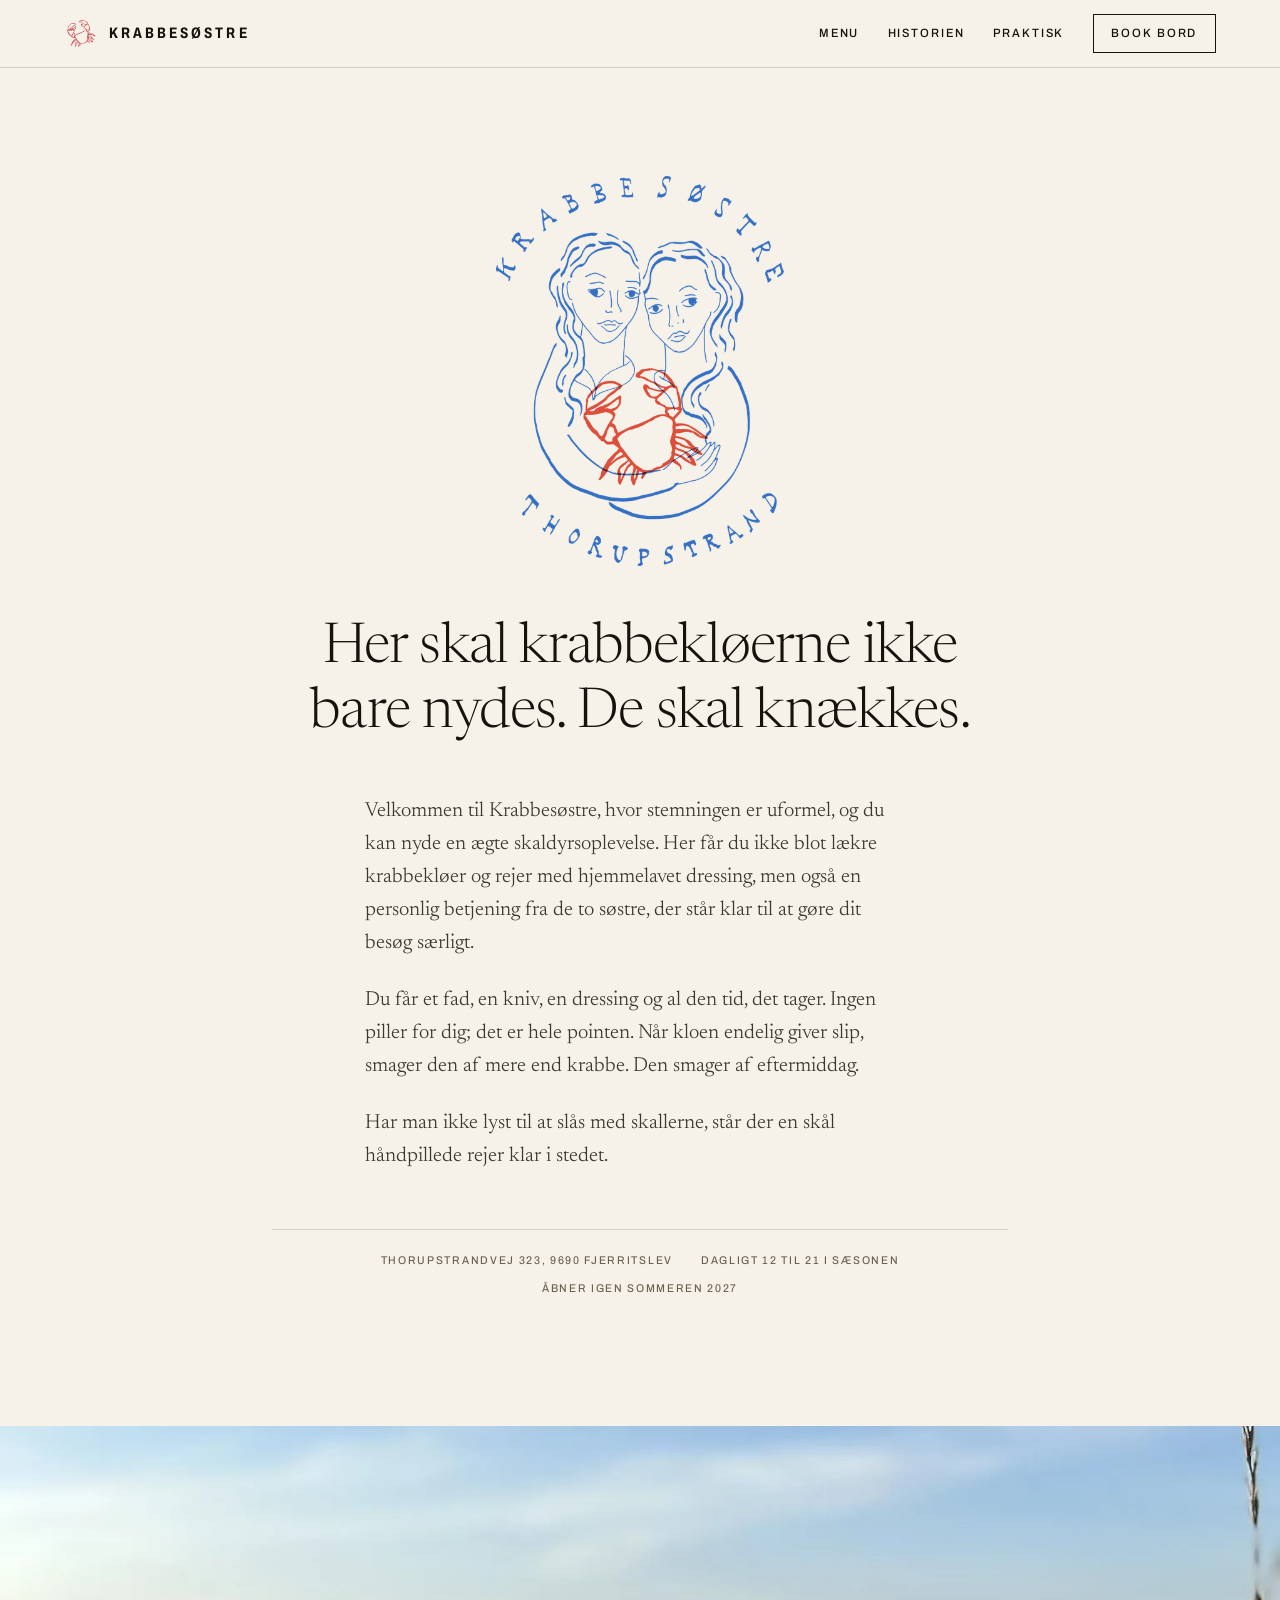
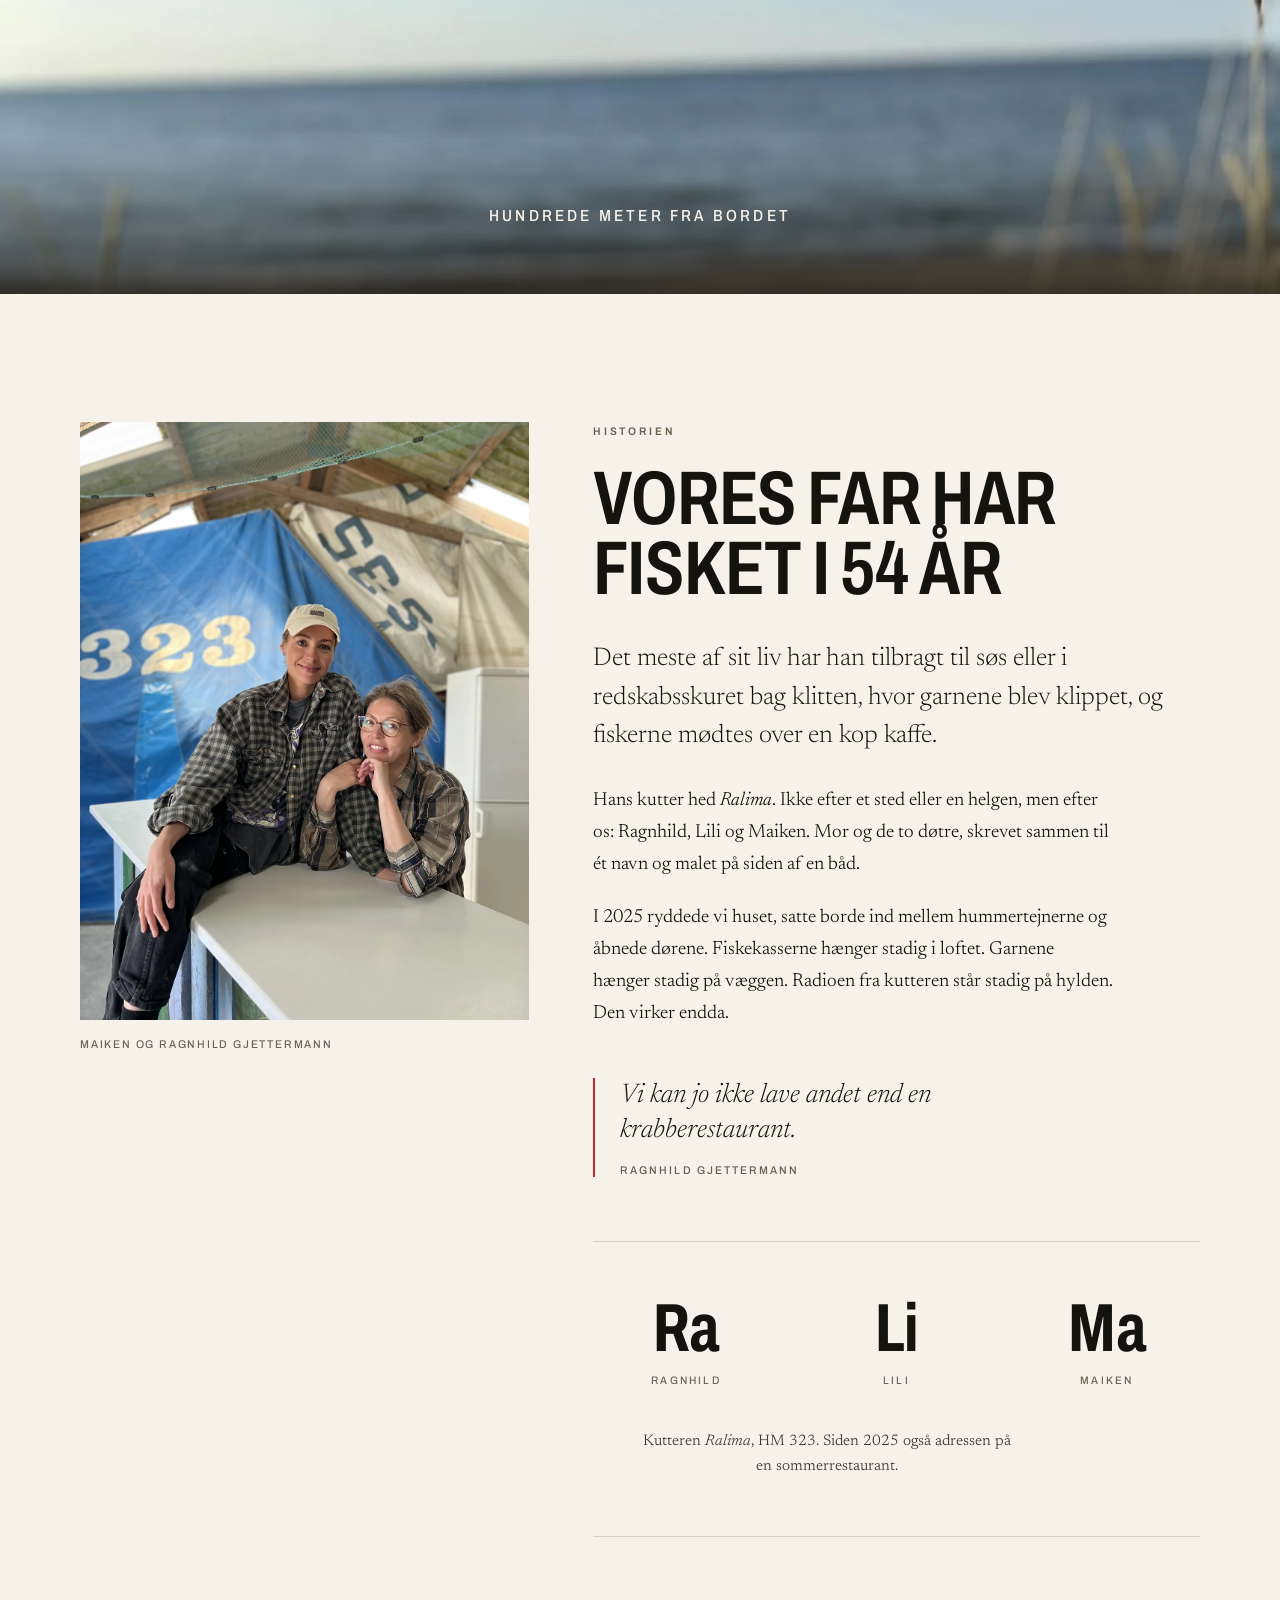
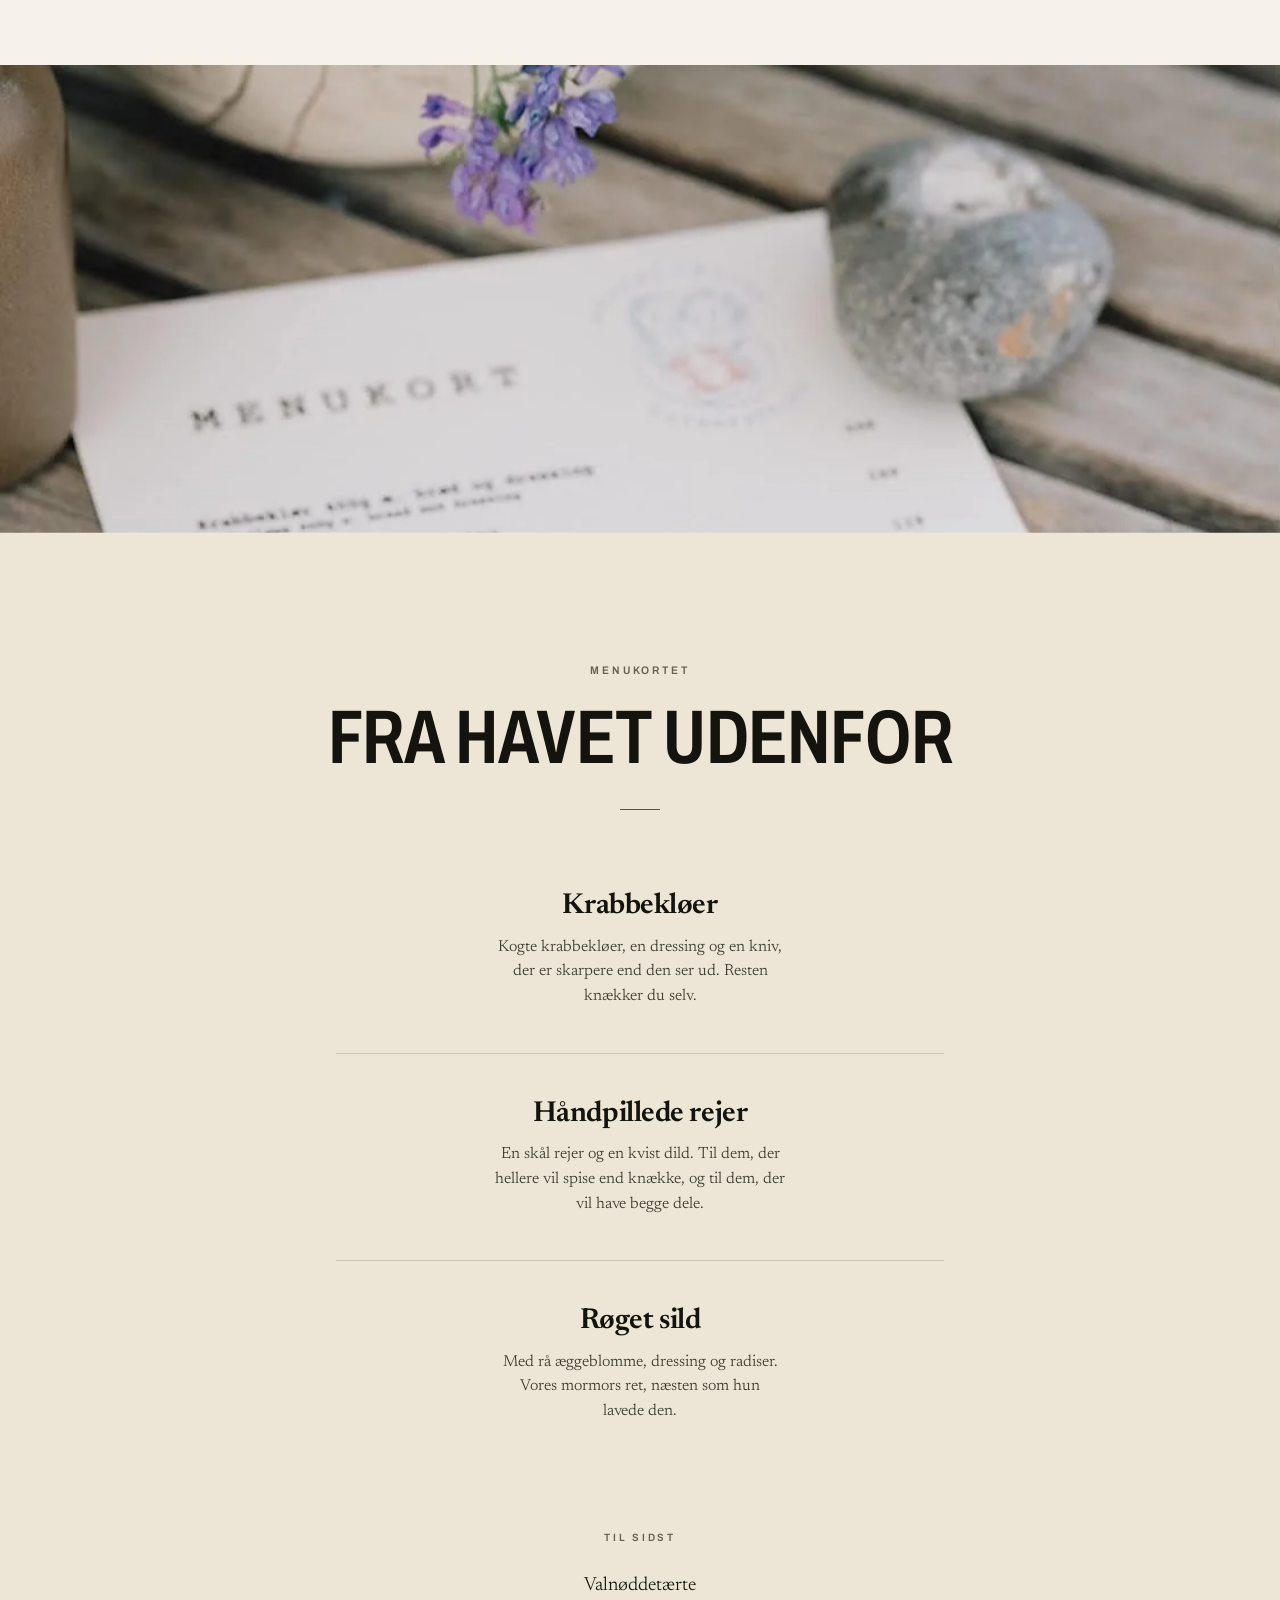
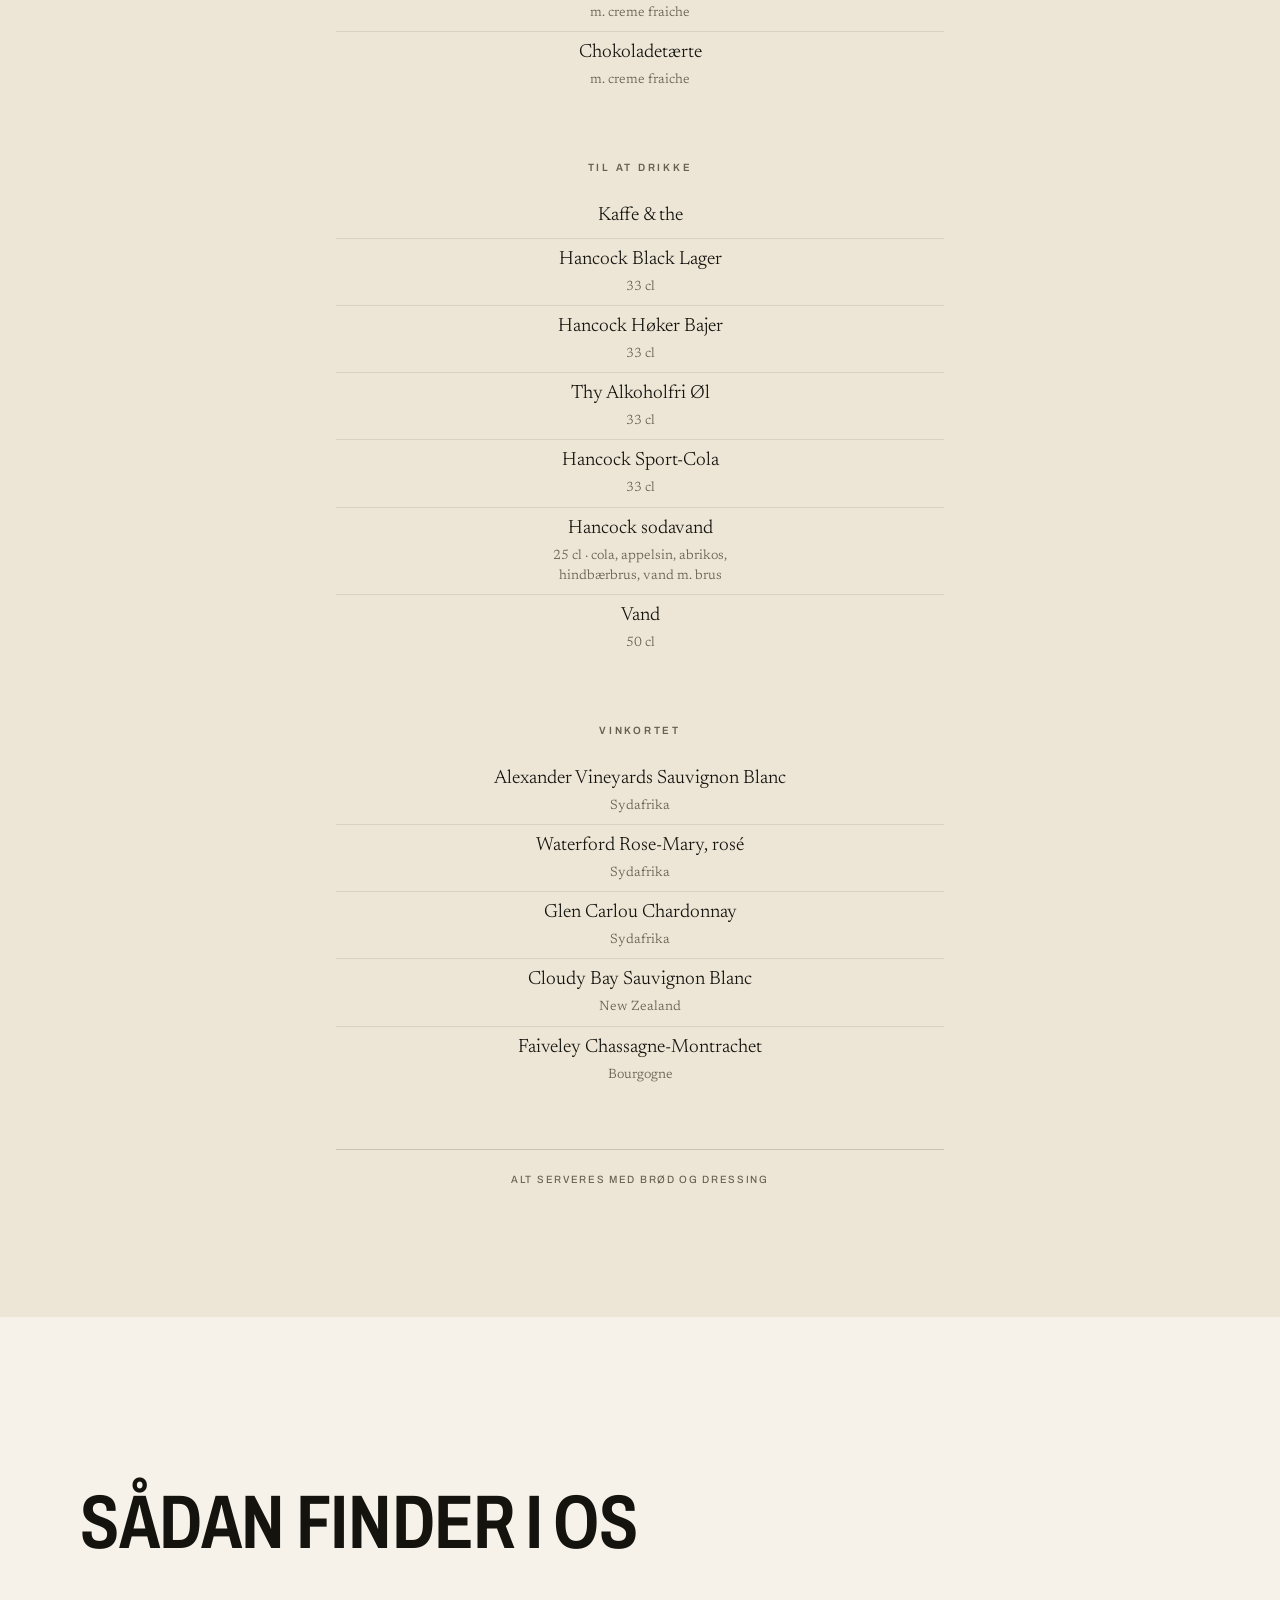
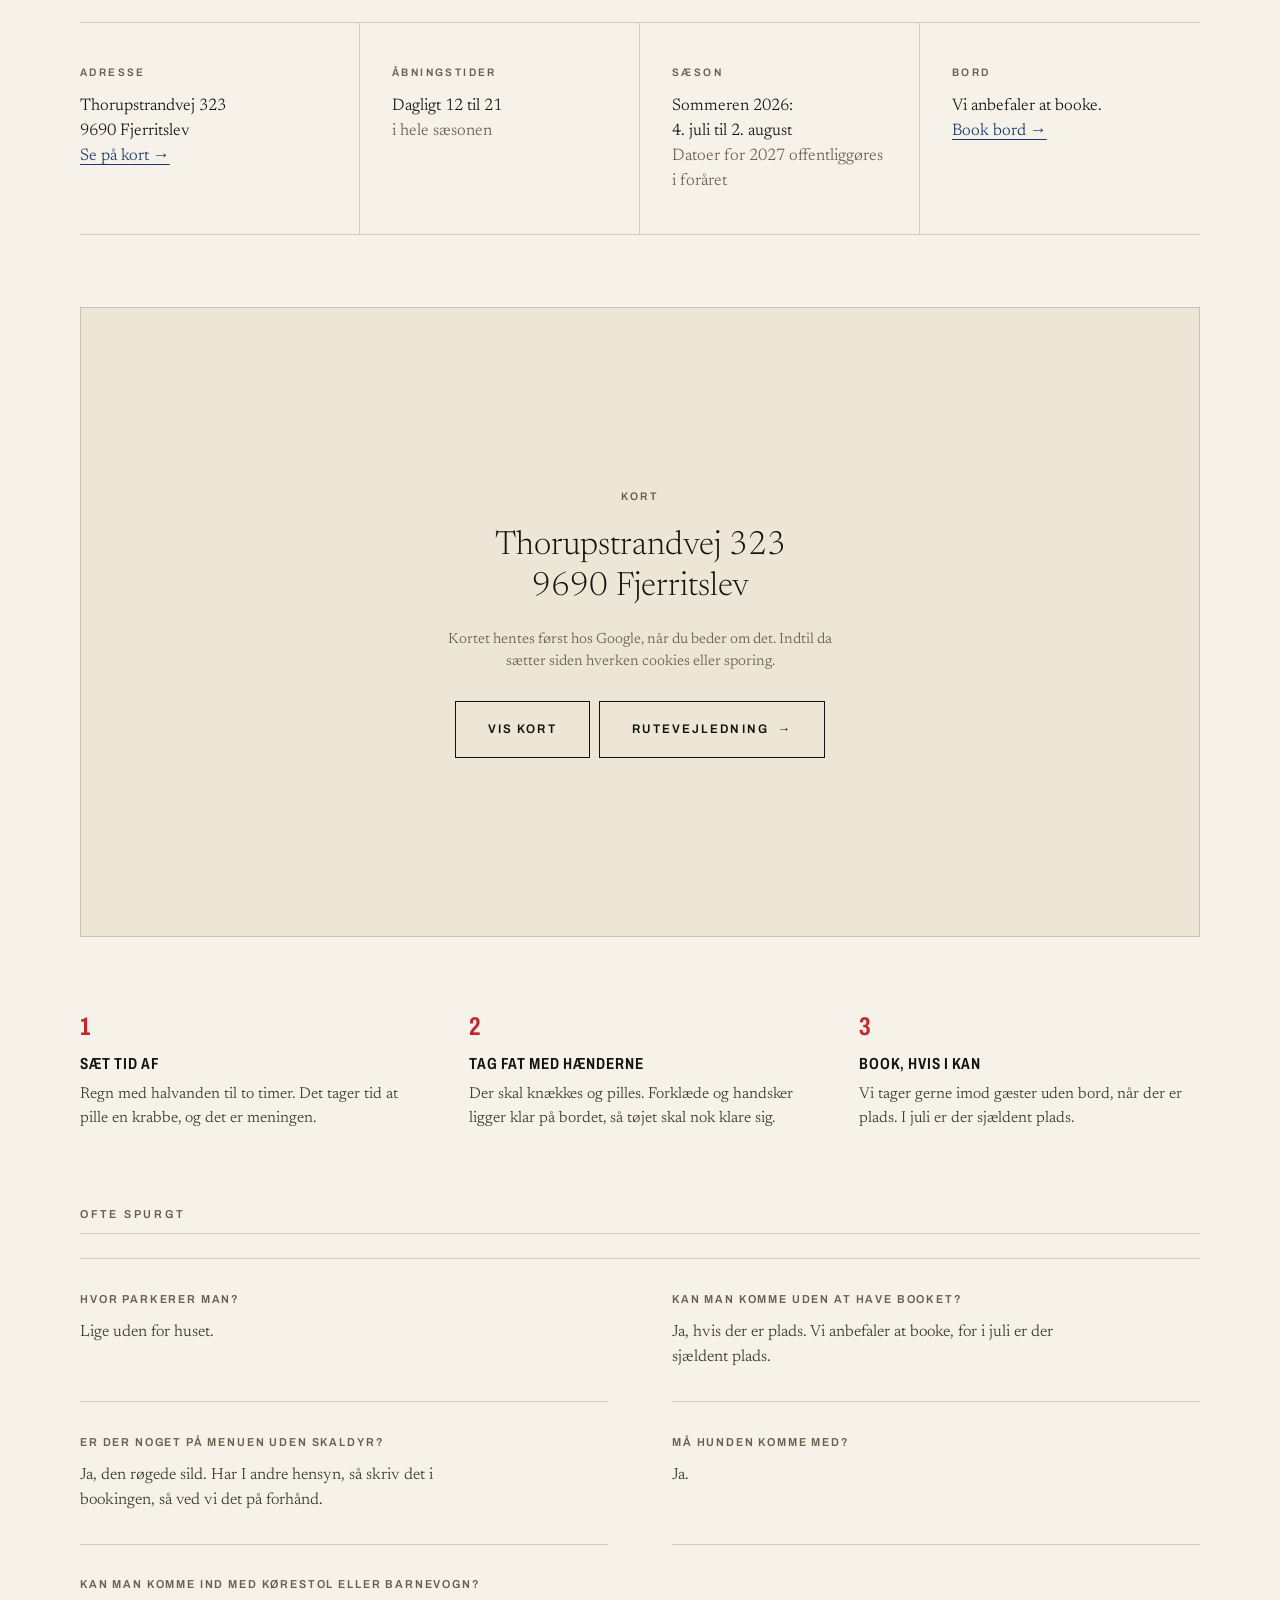
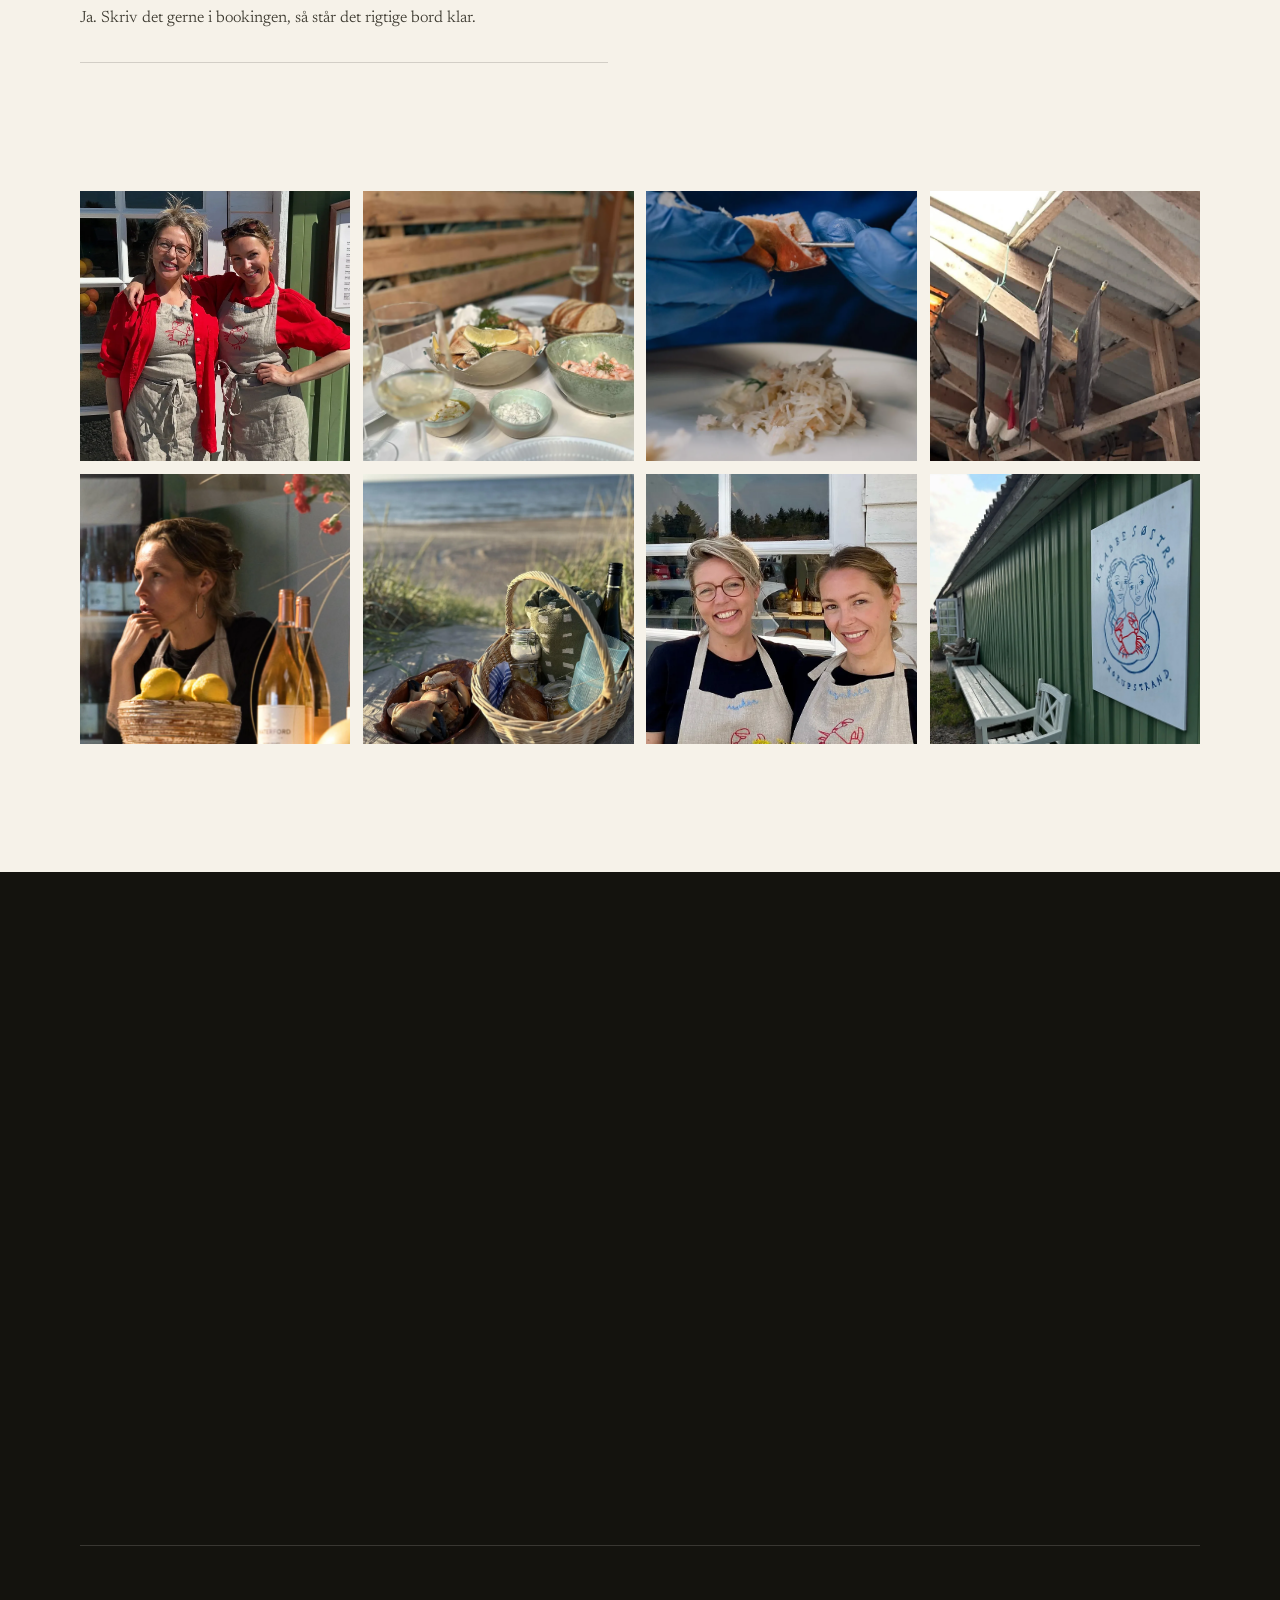
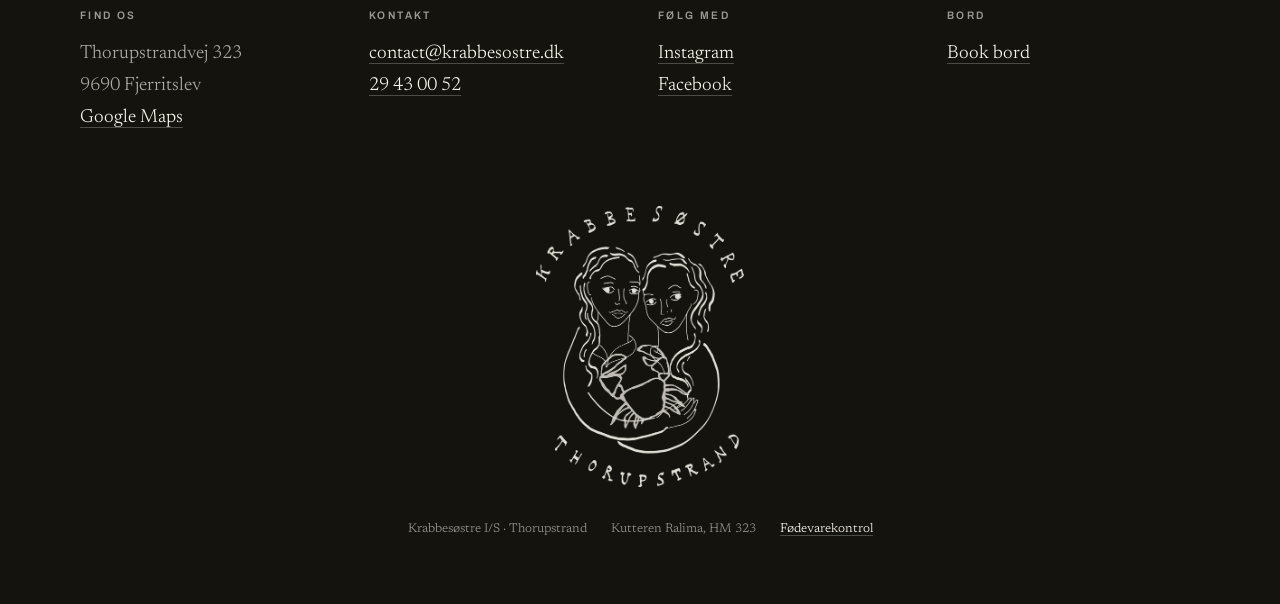
==== commit 5008b71c: "Sproglig gennemgang, og testsiden er ryddet væk Kloen, ikke kløen. En klo bliver til kloen i ental b" ====
--- a/index.html
+++ b/index.html
@@ -59,7 +59,7 @@
     <p class="manifest__quote rv">Her skal krabbekløerne ikke bare nydes. De skal knækkes.</p>
     <div class="manifest__body rv">
       <p>Velkommen til Krabbesøstre, hvor stemningen er uformel, og du kan nyde en ægte skaldyrsoplevelse. Her får du ikke blot lækre krabbekløer og rejer med hjemmelavet dressing, men også en personlig betjening fra de to søstre, der står klar til at gøre dit besøg særligt.</p>
-      <p>Du får et fad, en kniv, en dressing og al den tid, det tager. Ingen piller for dig; det er hele pointen. Når kløen endelig giver slip, smager den af mere end krabbe. Den smager af eftermiddag.</p>
+      <p>Du får et fad, en kniv, en dressing og al den tid, det tager. Ingen piller for dig; det er hele pointen. Når kloen endelig giver slip, smager den af mere end krabbe. Den smager af eftermiddag.</p>
       <p>Har man ikke lyst til at slås med skallerne, står der en skål håndpillede rejer klar i stedet.</p>
     </div>
     <p class="manifest__fakta rv">
@@ -268,7 +268,7 @@
     <div class="gallery">
       <figure class="g1 rv"><img src="billeder/sostrene-rod.webp" alt="Maiken og Ragnhild i røde skjorter og forklæder foran det grønne redskabsskur med menutavlerne." loading="lazy" width="1920" height="1080"></figure>
       <figure class="g2 rv"><img src="billeder/borddaekning.webp" alt="Dækket bord med hvidvinsglas, krabbekløer, rejer og brød." loading="lazy" width="1500" height="1125"></figure>
-      <figure class="g3 rv"><img src="billeder/pilning.webp" alt="Hænder med handsker der piller kød ud af en krabbeklo med en pincet." loading="lazy" width="1100" height="1466"></figure>
+      <figure class="g3 rv"><img src="billeder/pilning.webp" alt="Hænder med handsker, der piller kød ud af en krabbeklo med en pincet." loading="lazy" width="1100" height="1466"></figure>
       <figure class="g4 rv"><img src="billeder/skur.webp" alt="Loftet i redskabsskuret med spær, bølgeblik og ophængte garn." loading="lazy" width="1800" height="1303"></figure>
       <figure class="g5 rv"><img src="billeder/sister-ii.webp" alt="Ragnhild ved disken med en skål citroner og vinflaskerne på række." loading="lazy" width="1100" height="1467"></figure>
       <figure class="g6 rv"><img src="billeder/kurv.webp" alt="Krabbekløer, vin og glas stillet frem i klitten ved Thorupstrand." loading="lazy" width="1400" height="1867"></figure>
@@ -488,7 +488,7 @@
         },
         {
           "@type": "Question",
-          "name": "Kan man komme uden at have booket bord?",
+          "name": "Kan man komme uden at have booket?",
           "acceptedAnswer": {
             "@type": "Answer",
             "text": "Ja, hvis der er plads. Vi anbefaler at booke, for i juli er der sjældent plads."
@@ -499,12 +499,12 @@
           "name": "Er der noget på menuen uden skaldyr?",
           "acceptedAnswer": {
             "@type": "Answer",
-            "text": "Ja, den røgede sild. Har man andre hensyn, kan man skrive det i bookingen."
+            "text": "Ja, den røgede sild. Har I andre hensyn, så skriv det i bookingen, så ved vi det på forhånd."
           }
         },
         {
           "@type": "Question",
-          "name": "Må man tage hunden med?",
+          "name": "Må hunden komme med?",
           "acceptedAnswer": {
             "@type": "Answer",
             "text": "Ja."
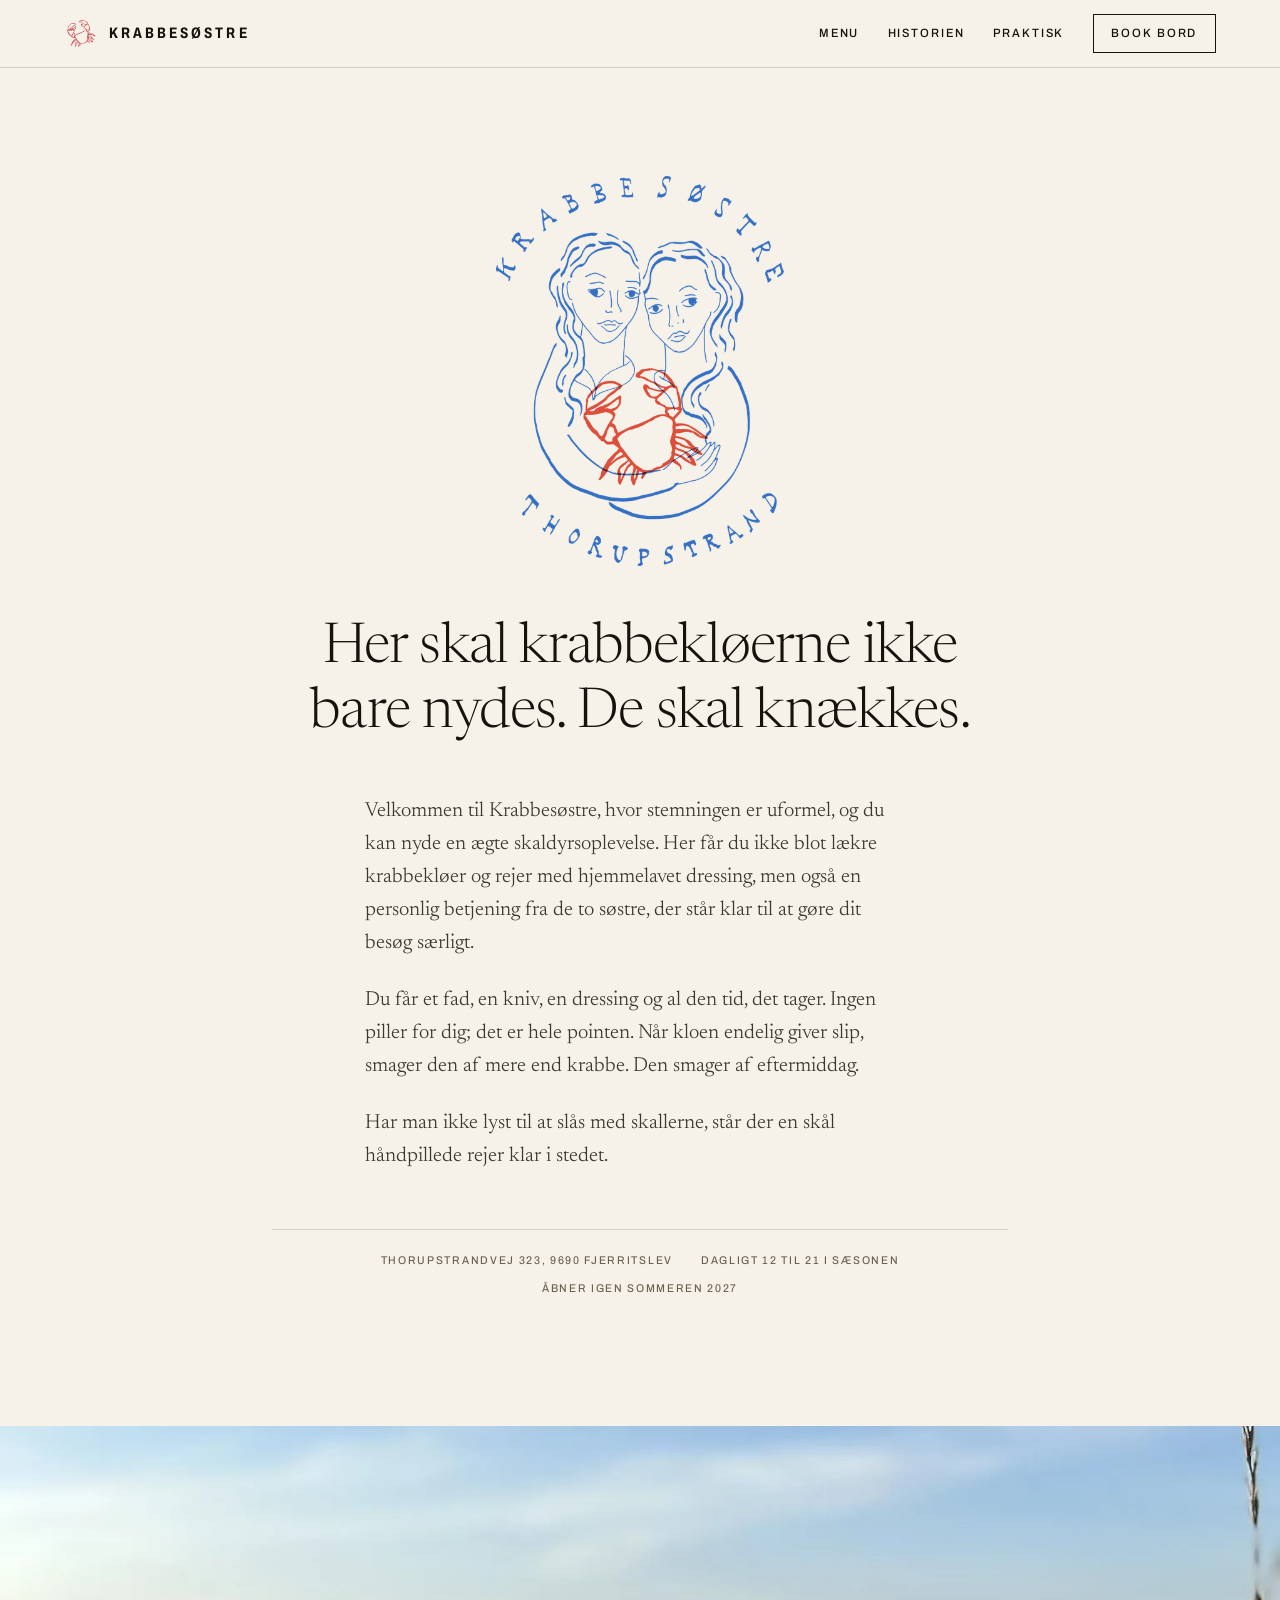
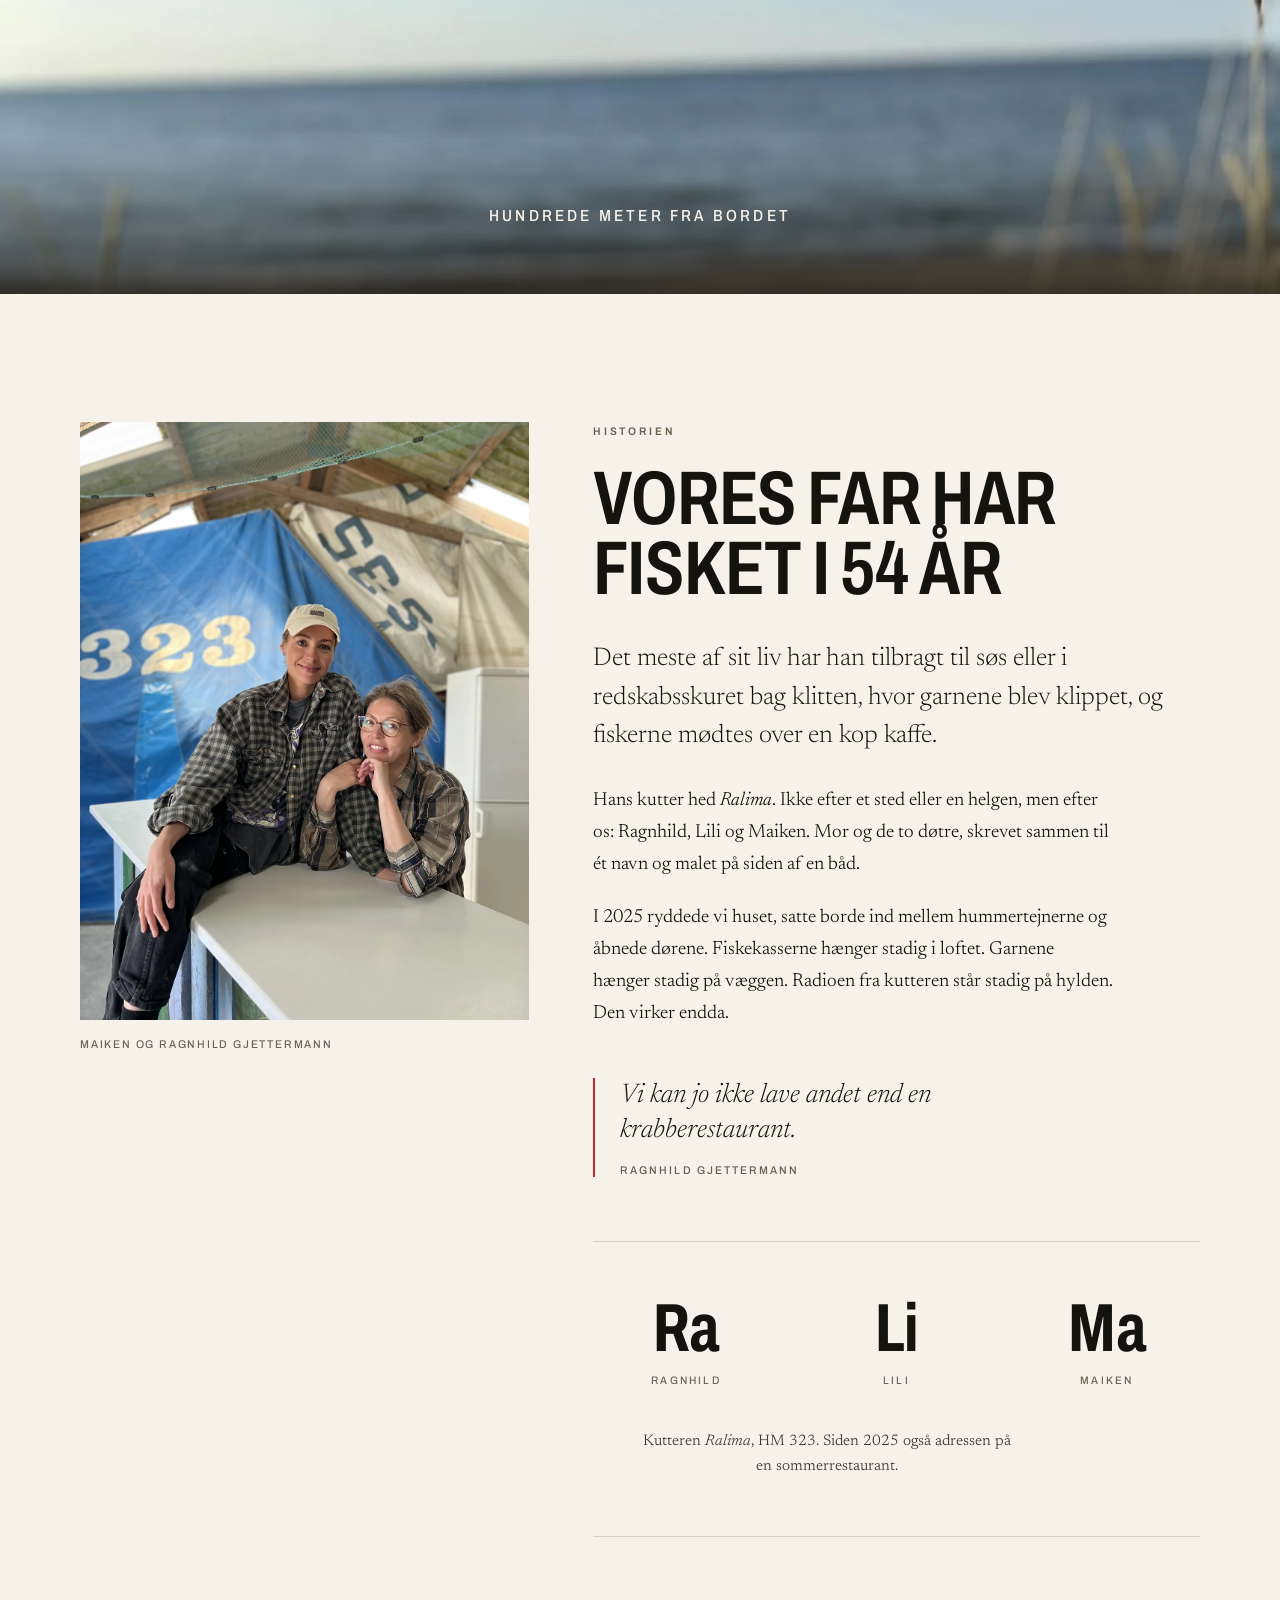
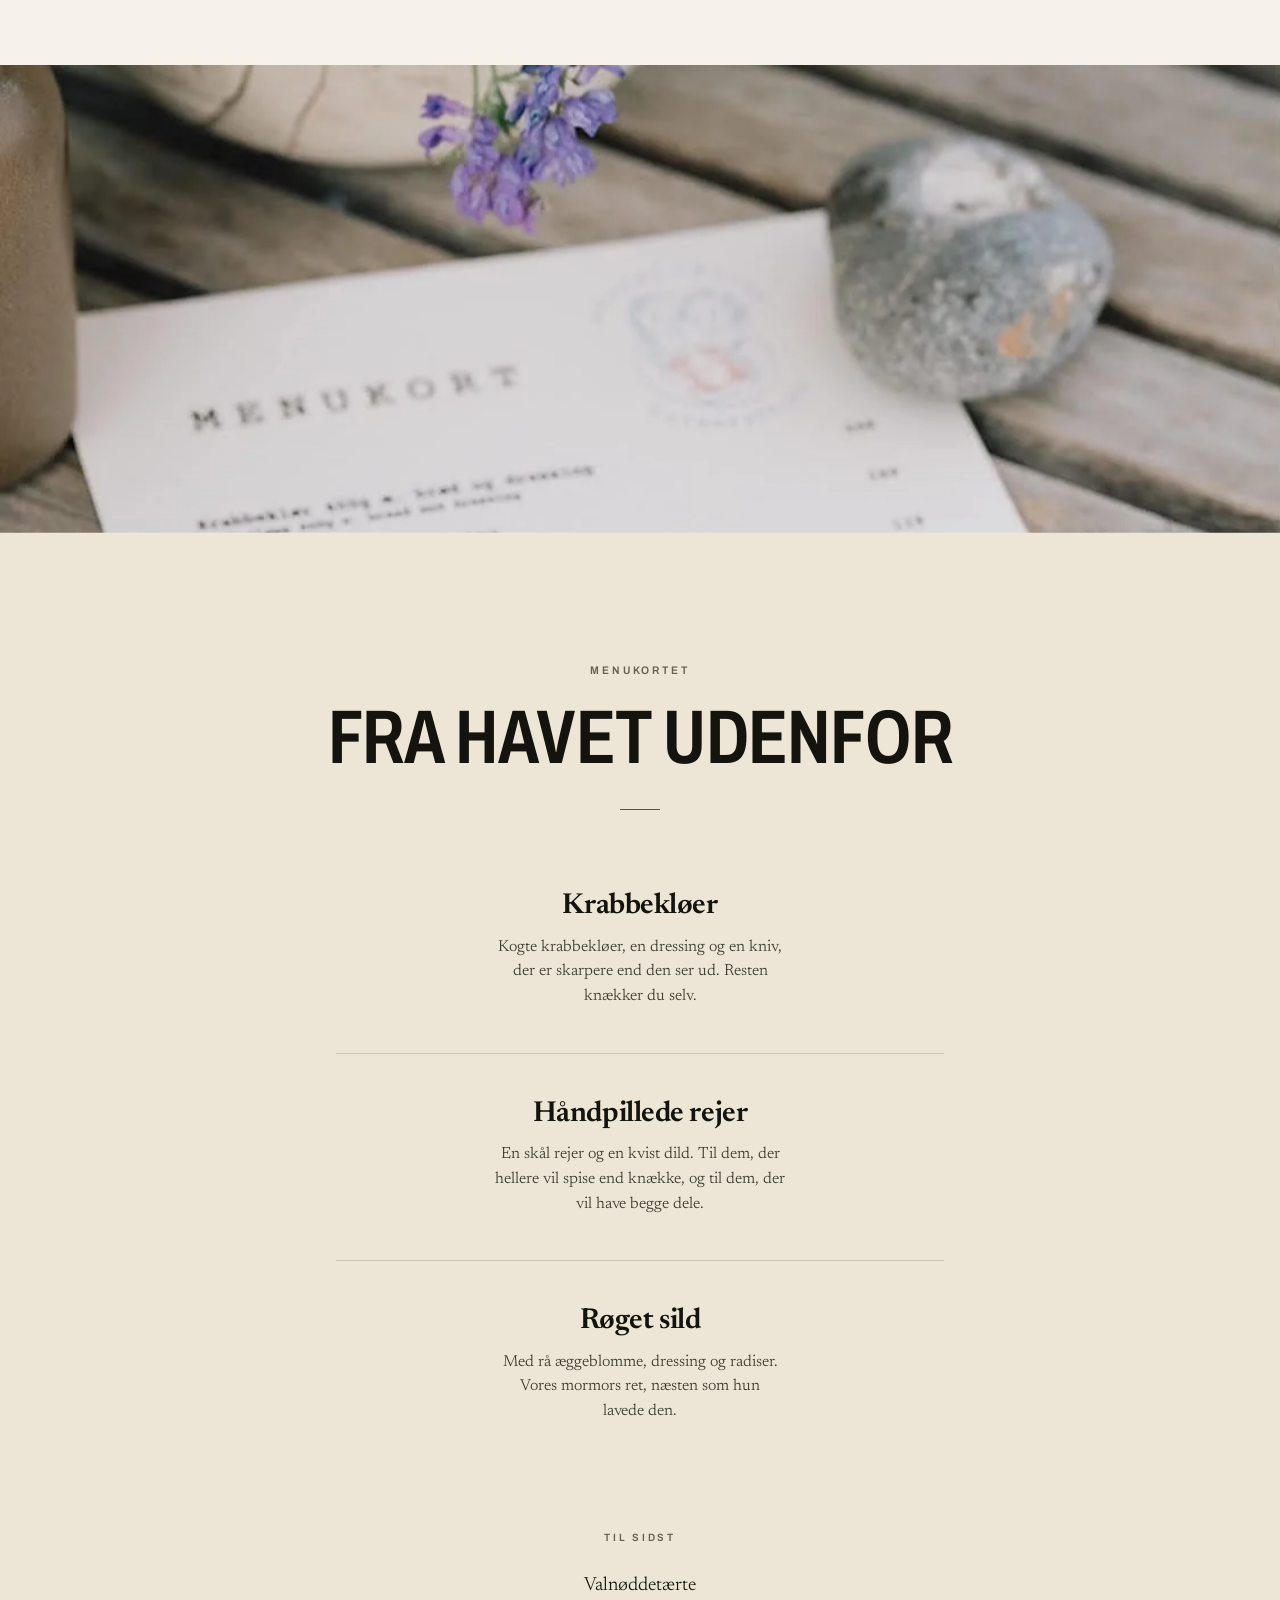
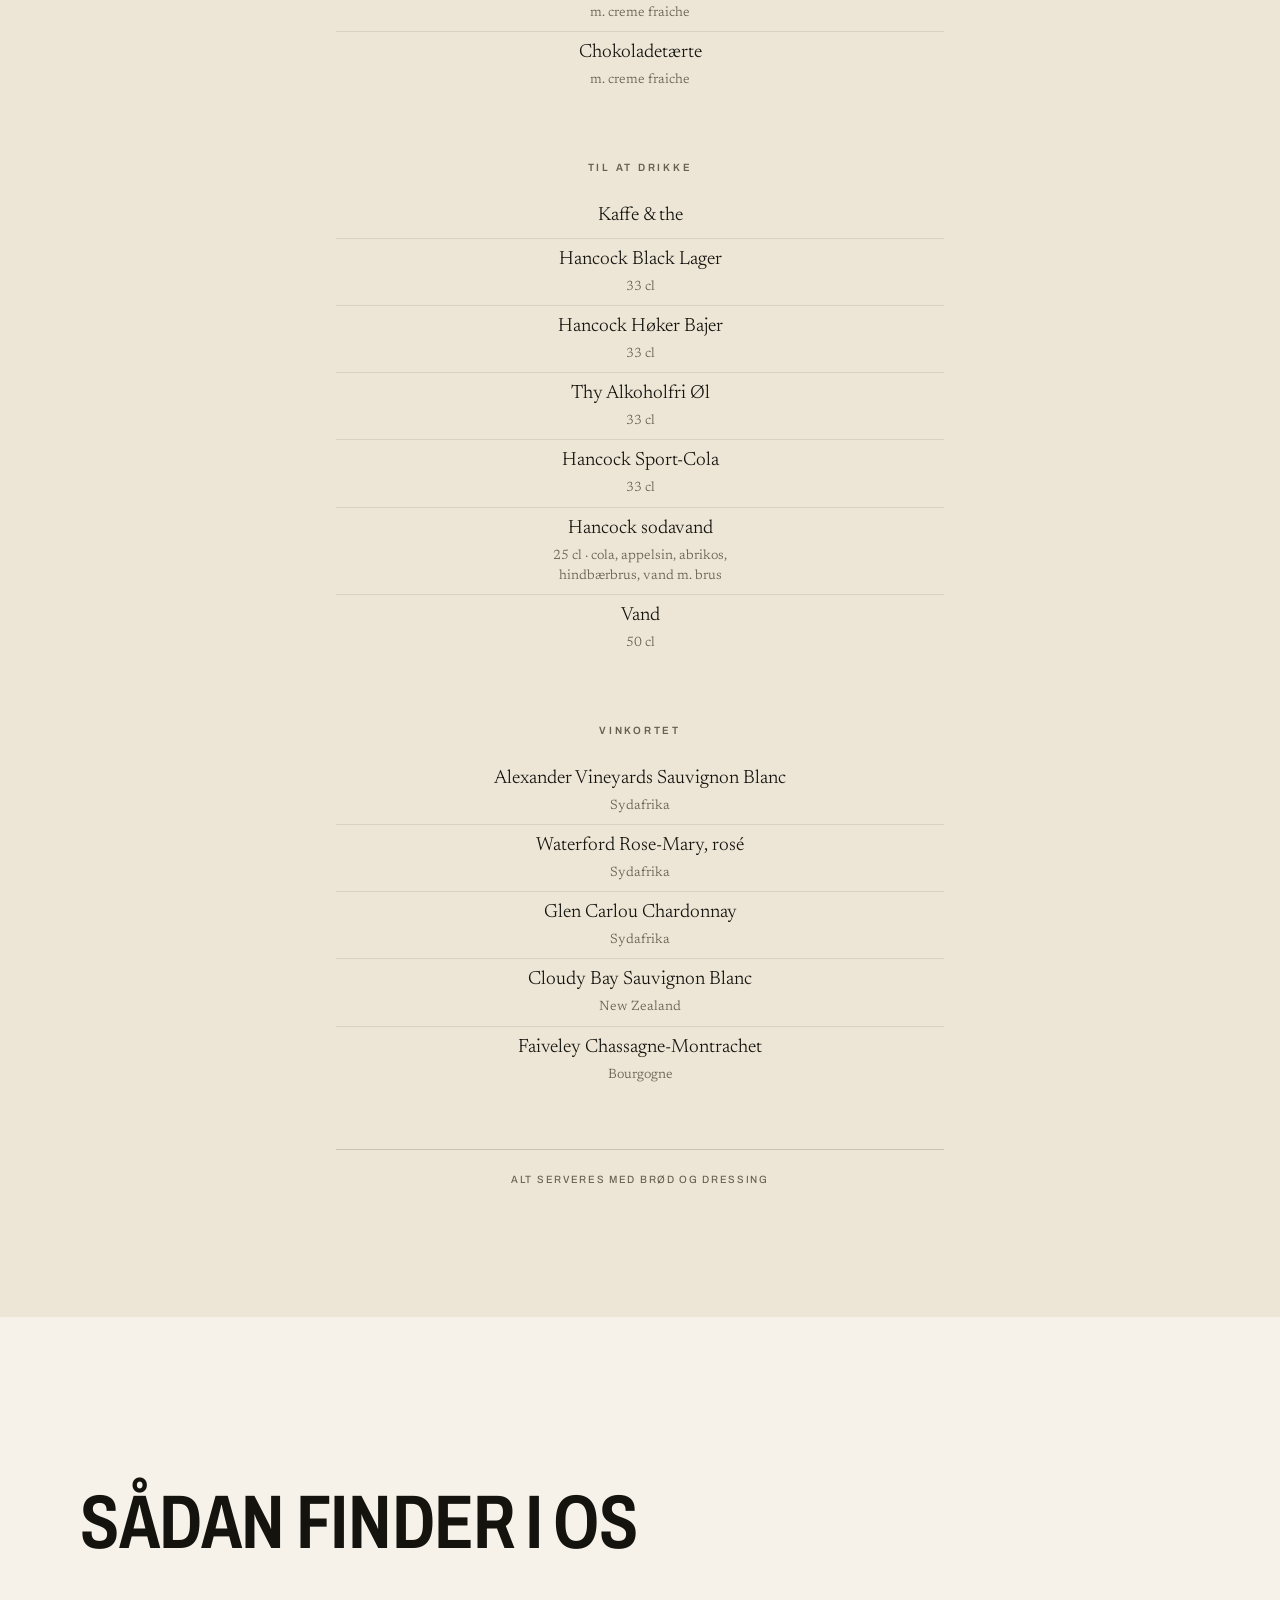
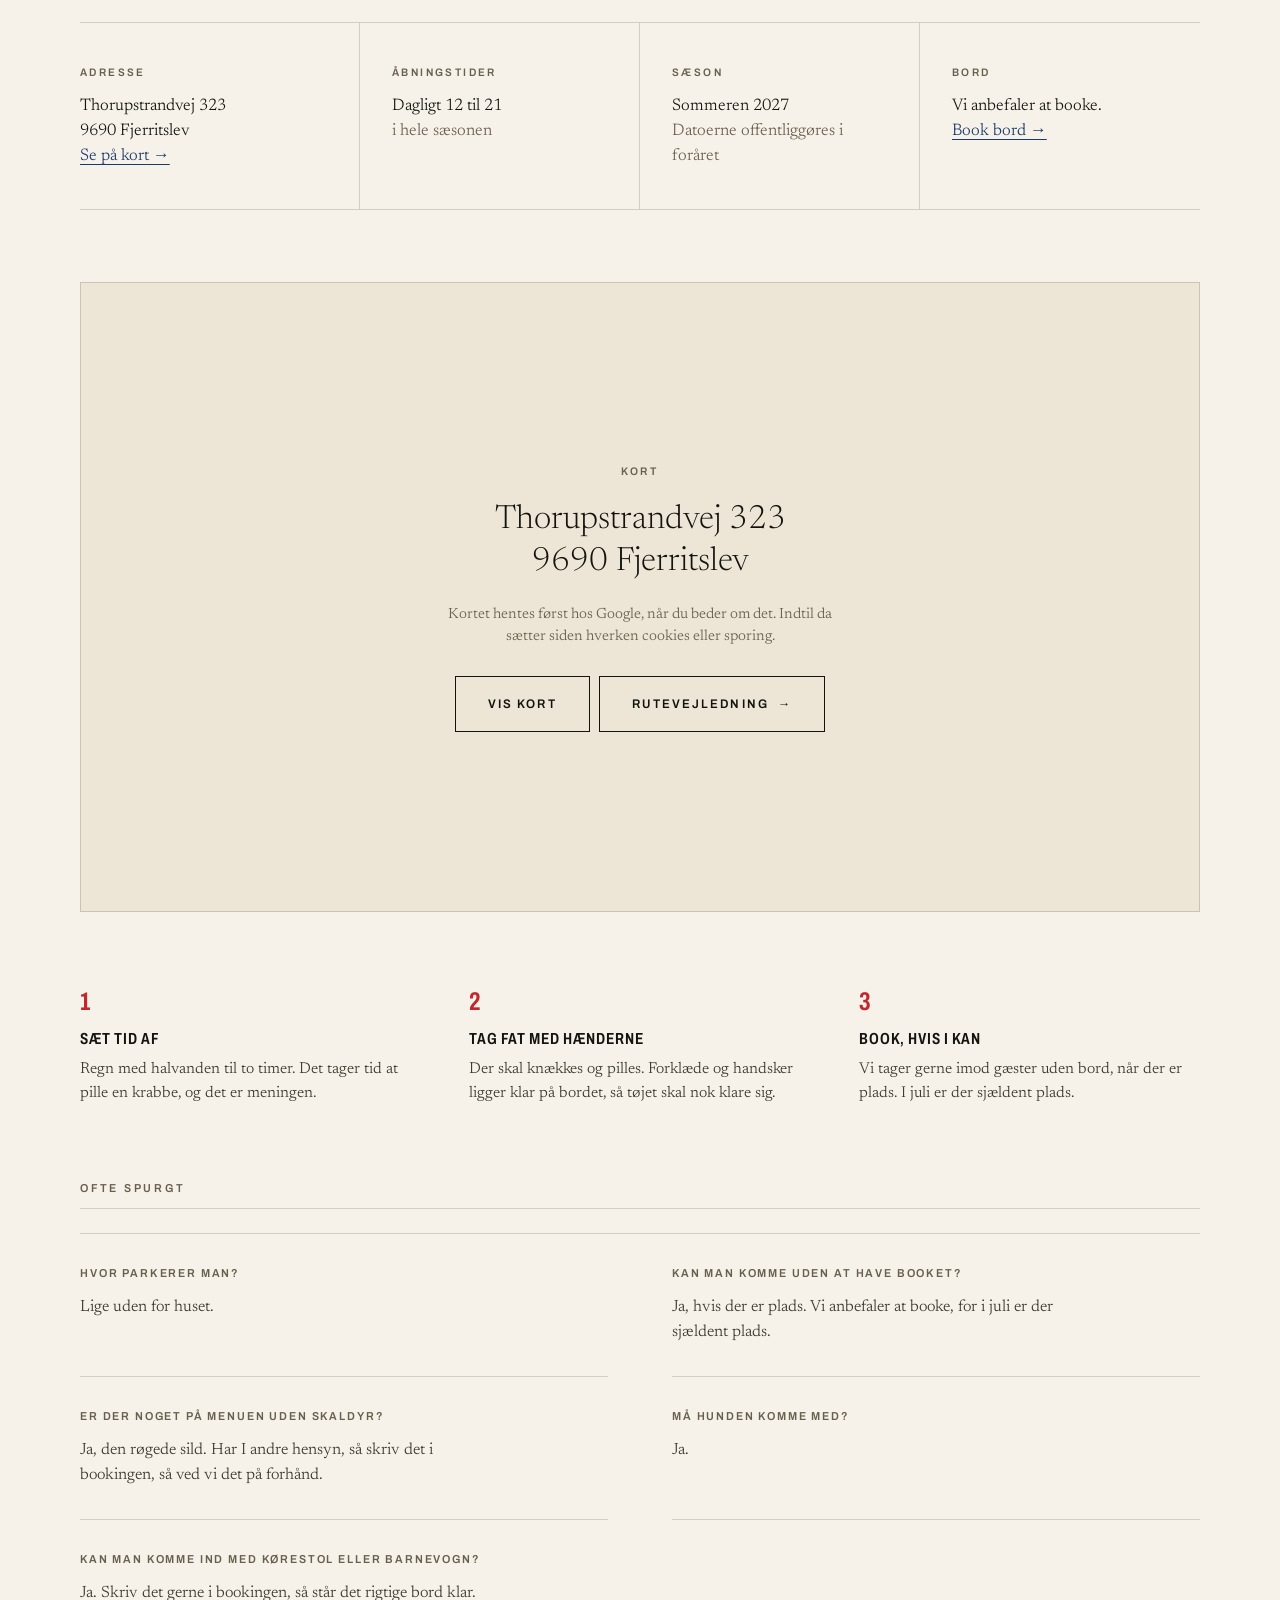
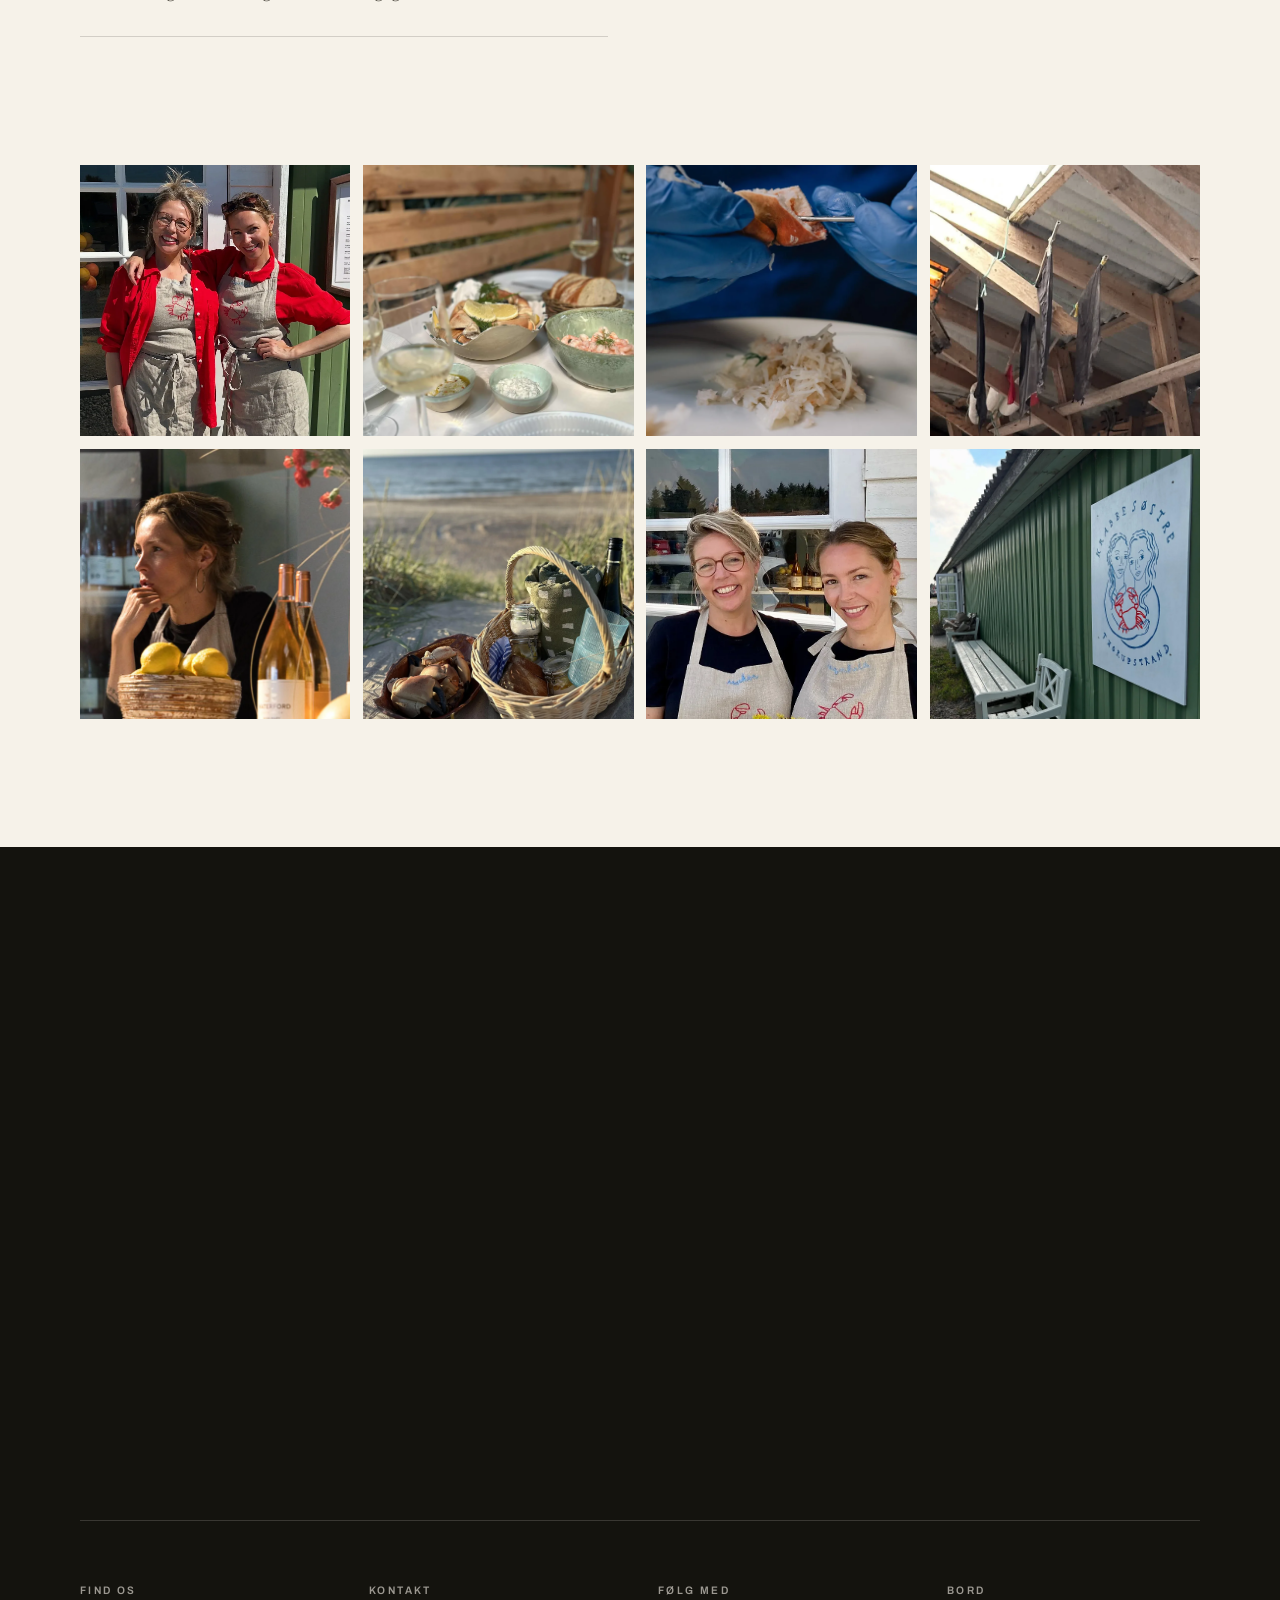
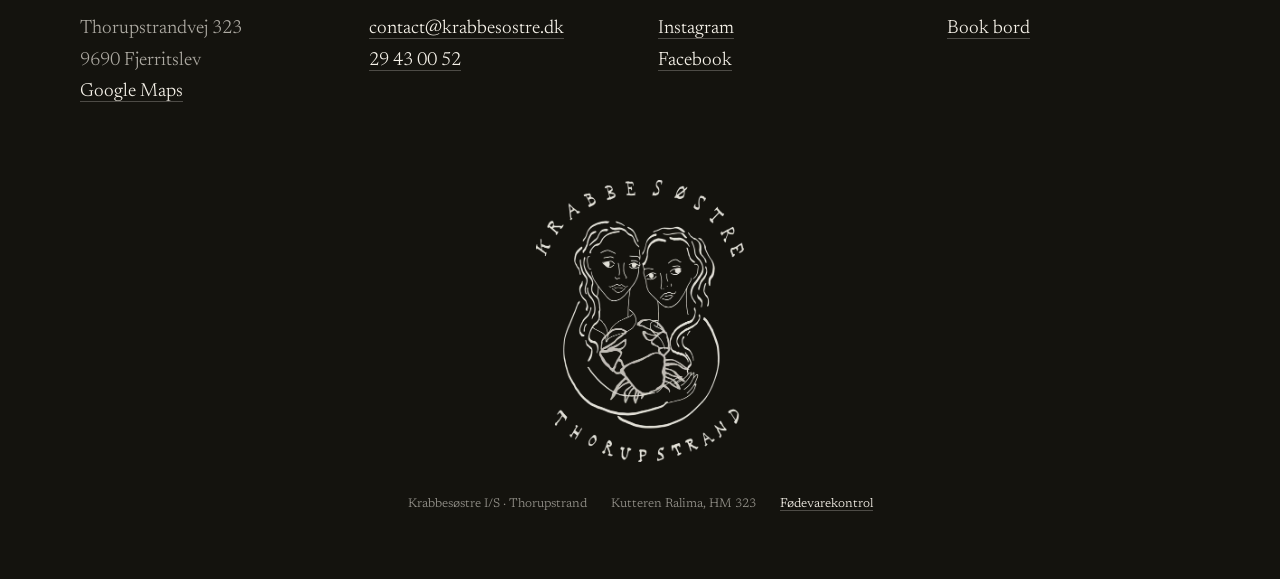
==== commit cf3db8cf: "Sæsonen 2026 er forbi, så den skal ikke stå som om den kommer Under Praktisk stod "Sommeren 2026: 4." ====
--- a/index.html
+++ b/index.html
@@ -3,7 +3,7 @@
 <head>
 <meta charset="utf-8">
 <meta name="viewport" content="width=device-width, initial-scale=1, viewport-fit=cover">
-<title>Krabbesøstre | Krabbekløer i et redskabsskur ved Vesterhavet, Thorupstrand</title>
+<title>Krabbesøstre | Krabbekløer ved Vesterhavet, Thorupstrand</title>
 <meta name="description" content="Sommerrestaurant i Thorupstrand. Krabbekløer, håndpillede rejer og røget sild i vores fars gamle redskabsskur, hundrede meter fra havet.">
 <link rel="canonical" href="https://krabbesostre.dk/">
 
@@ -192,7 +192,7 @@
       </div>
       <div class="fact">
         <dt>Sæson</dt>
-        <dd>Sommeren 2026:<br>4.&nbsp;juli til 2.&nbsp;august<br><span style="color:var(--muted)">Datoer for 2027 offentliggøres i foråret</span></dd>
+        <dd>Sommeren 2027<br><span style="color:var(--muted)">Datoerne offentliggøres i foråret</span></dd>
       </div>
       <div class="fact">
         <dt>Bord</dt>
@@ -348,6 +348,30 @@
   </div>
 </footer>
 
+<!-- Strukturerede data. JSON kan ikke bære kommentarer, så bemærkningerne
+     står her.
+
+     ÅBNINGSTIDER MANGLER MED VILJE. Her stod openingHoursSpecification med
+     sæson 2026, 4. juli til 2. august. Den periode er passeret, og en udløbet
+     angivelse siger ingenting om fremtiden. Den er taget ud, indtil datoerne
+     for 2027 er kendt. Sæt den tilbage sådan, med de nye datoer:
+
+       "openingHoursSpecification": [
+         {
+           "@type": "OpeningHoursSpecification",
+           "dayOfWeek": ["Monday","Tuesday","Wednesday","Thursday",
+                         "Friday","Saturday","Sunday"],
+           "opens": "12:00",
+           "closes": "21:00",
+           "validFrom": "2027-MM-DD",
+           "validThrough": "2027-MM-DD"
+         }
+       ],
+
+     Lad være med at sætte den ind uden validFrom og validThrough. Så står der,
+     at I har åbent dagligt hele året, og det passer ikke. Indtil datoerne er
+     på plads, er det Google-virksomhedsprofilen, der oplyser åbningstiderne,
+     og den er alligevel den, Google lytter mest til. -->
 <script type="application/ld+json">
 {
   "@context": "https://schema.org",
@@ -409,24 +433,6 @@
         "https://www.instagram.com/krabbesostre/",
         "https://www.facebook.com/profile.php?id=61577017515069",
         "https://www.findsmiley.dk/app/1488547"
-      ],
-      "openingHoursSpecification": [
-        {
-          "@type": "OpeningHoursSpecification",
-          "dayOfWeek": [
-            "Monday",
-            "Tuesday",
-            "Wednesday",
-            "Thursday",
-            "Friday",
-            "Saturday",
-            "Sunday"
-          ],
-          "opens": "12:00",
-          "closes": "21:00",
-          "validFrom": "2026-07-04",
-          "validThrough": "2026-08-02"
-        }
       ],
       "hasMenu": {
         "@type": "Menu",
--- a/stil.css
+++ b/stil.css
@@ -197,7 +197,11 @@
 .nav .nav__book:hover{background:currentColor}
 .header:not(.is-stuck) .nav__book:hover{color:var(--ink)}
 .header.is-stuck .nav__book:hover{color:var(--paper)}
-@media (max-width:760px){.nav a:not(.nav__book):not(.nav__menu):not(.nav__nytaar){display:none}}
+/* Historien og Praktisk skjules kun på de allersmalleste skærme. Grænsen lå
+   på 760 pixels, dengang menuen havde fem punkter og Nytårskasse fyldte med.
+   Med fire punkter er der plads fra omkring 360 pixels, altså på alle
+   almindelige telefoner. Måles med alle punkter tvunget frem. */
+@media (max-width:374px){.nav a:not(.nav__book):not(.nav__menu){display:none}}
 /* Paa smaa skaerme viger ordet i menulinjen for logoet lige nedenunder,
    saa der bliver plads til nytaarskassen. Krabben bliver staaende. */
 @media (max-width:620px){
@@ -205,6 +209,13 @@
   .nav{gap:.9rem}
   .nav a{font-size:.7rem;letter-spacing:.11em}
   .nav .nav__book{padding:.5rem .8rem}
+}
+/* Strammet yderligere på telefon, så alle fire punkter kan være der.
+   Knappen må ikke brække over to linjer, for så bliver menulinjen høj. */
+@media (max-width:480px){
+  .nav{gap:.65rem}
+  .nav a{font-size:.66rem;letter-spacing:.08em}
+  .nav .nav__book{padding:.45rem .65rem;white-space:nowrap}
 }
 
 /* ============================================================
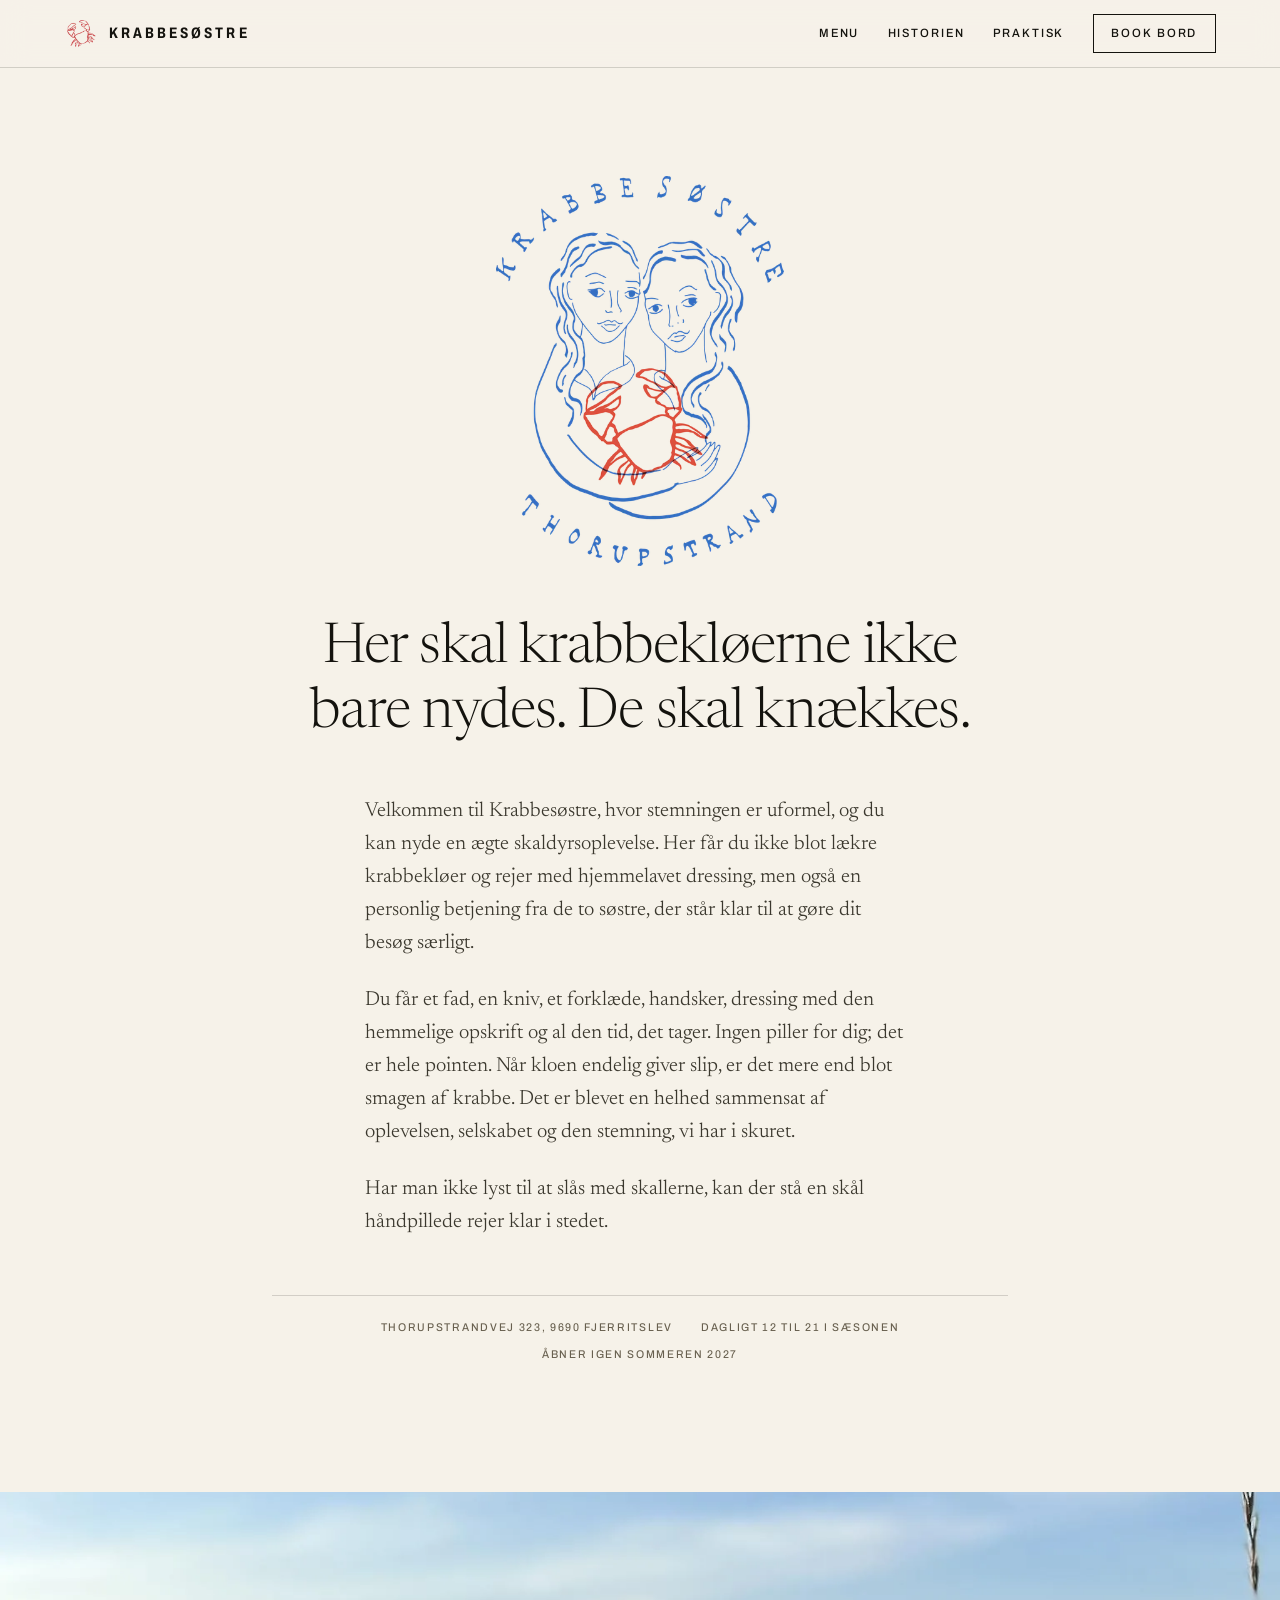
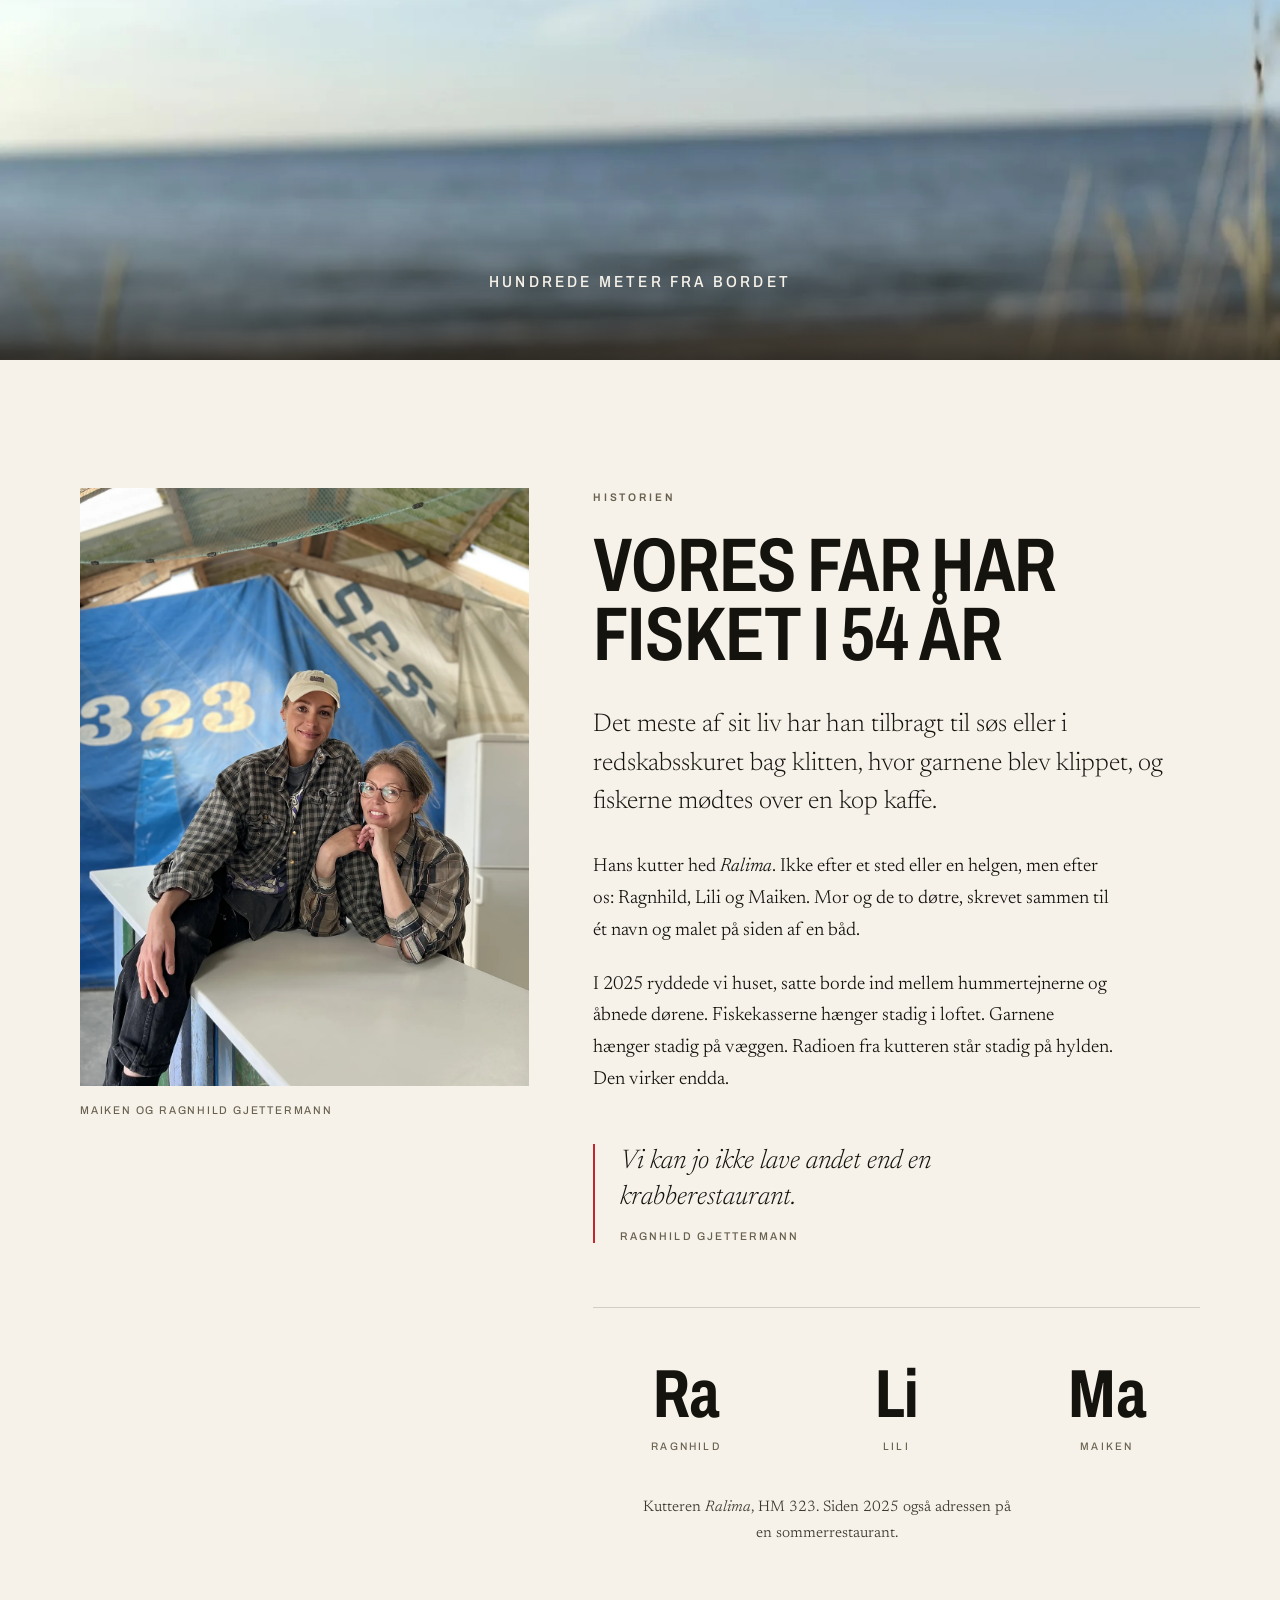
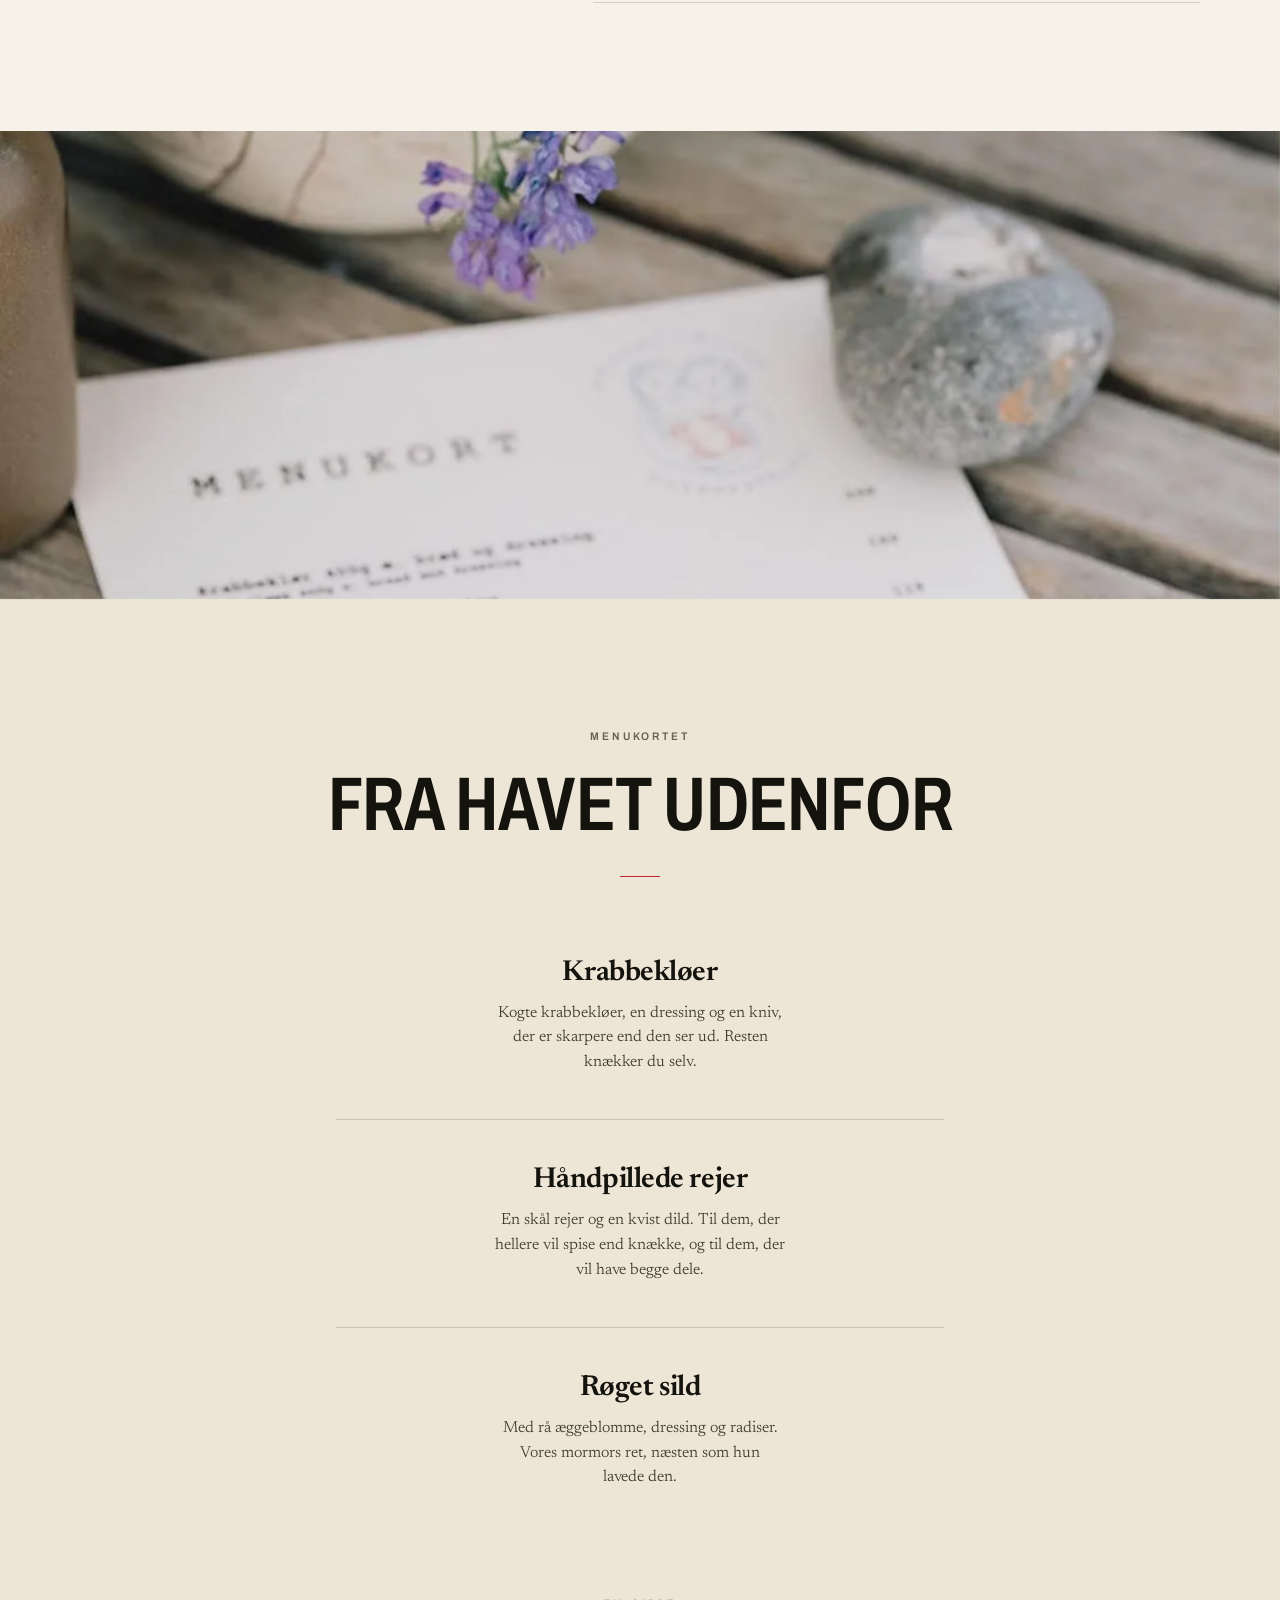
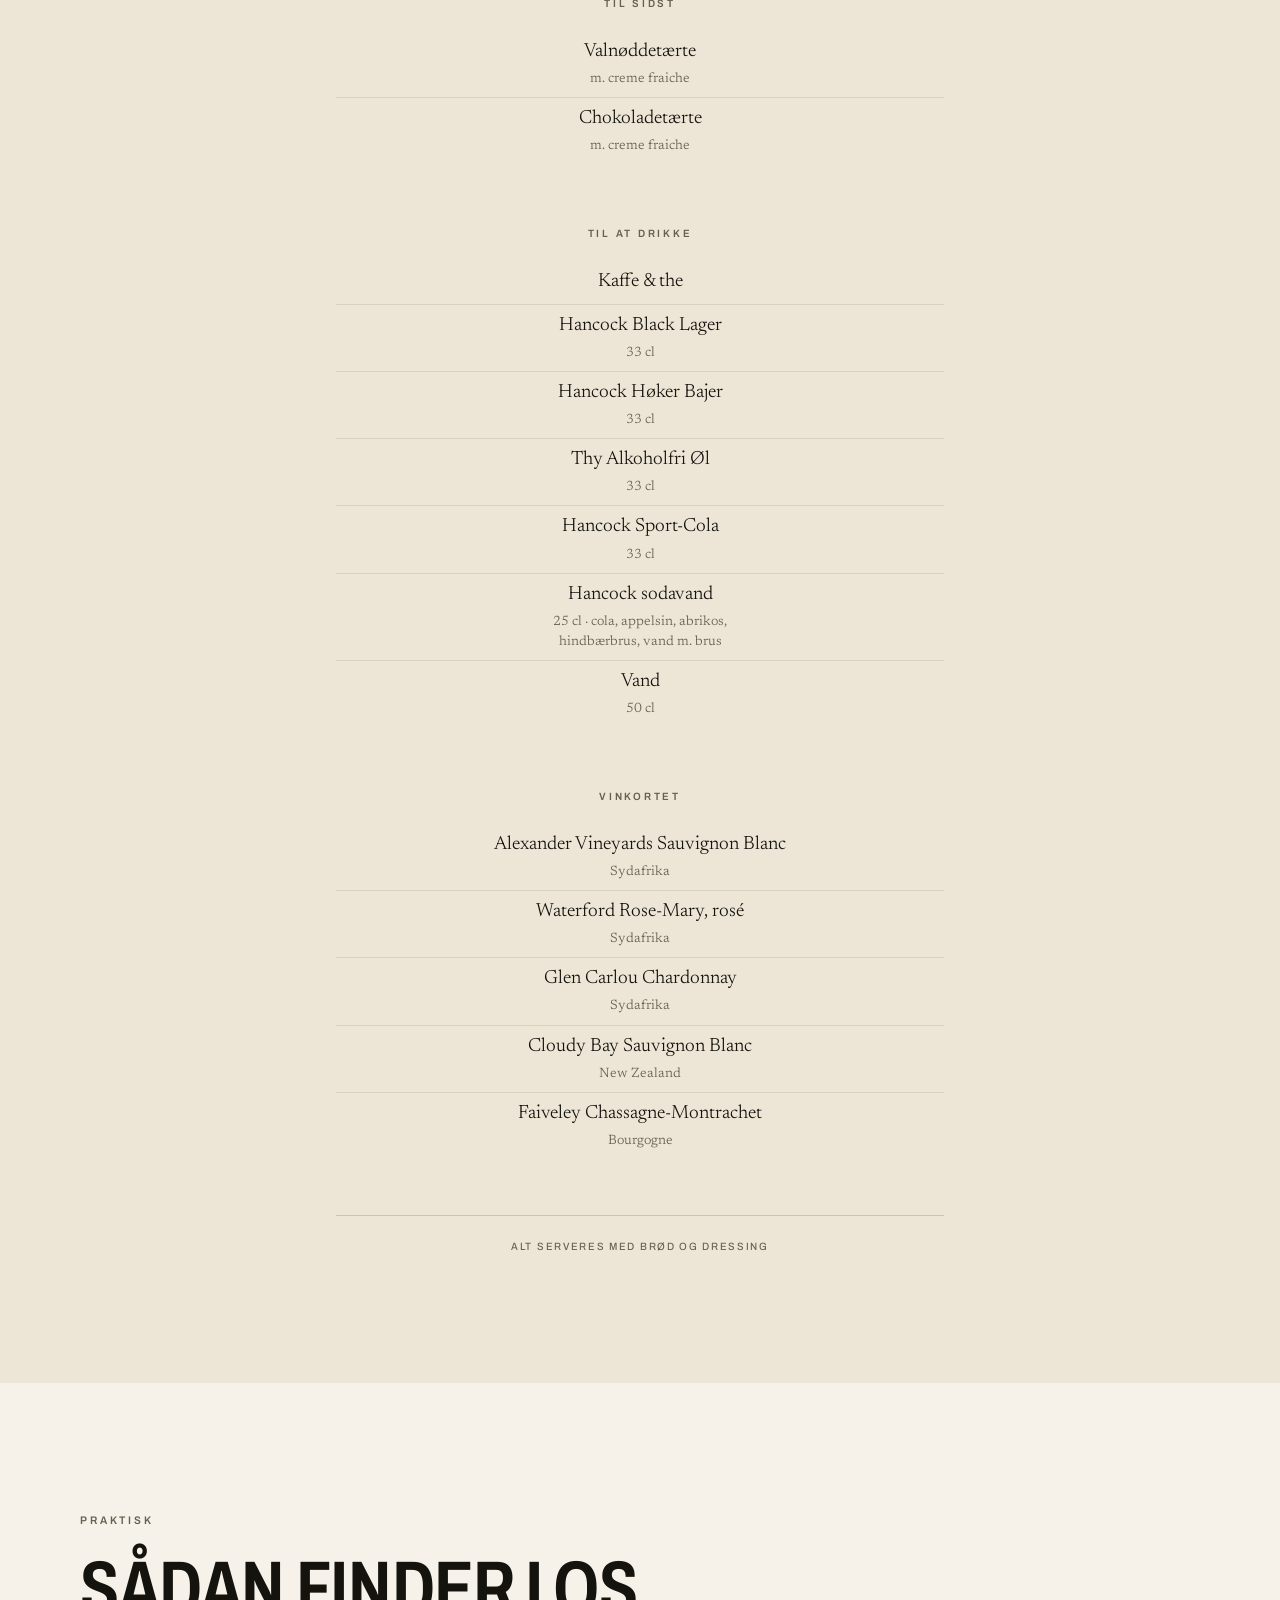
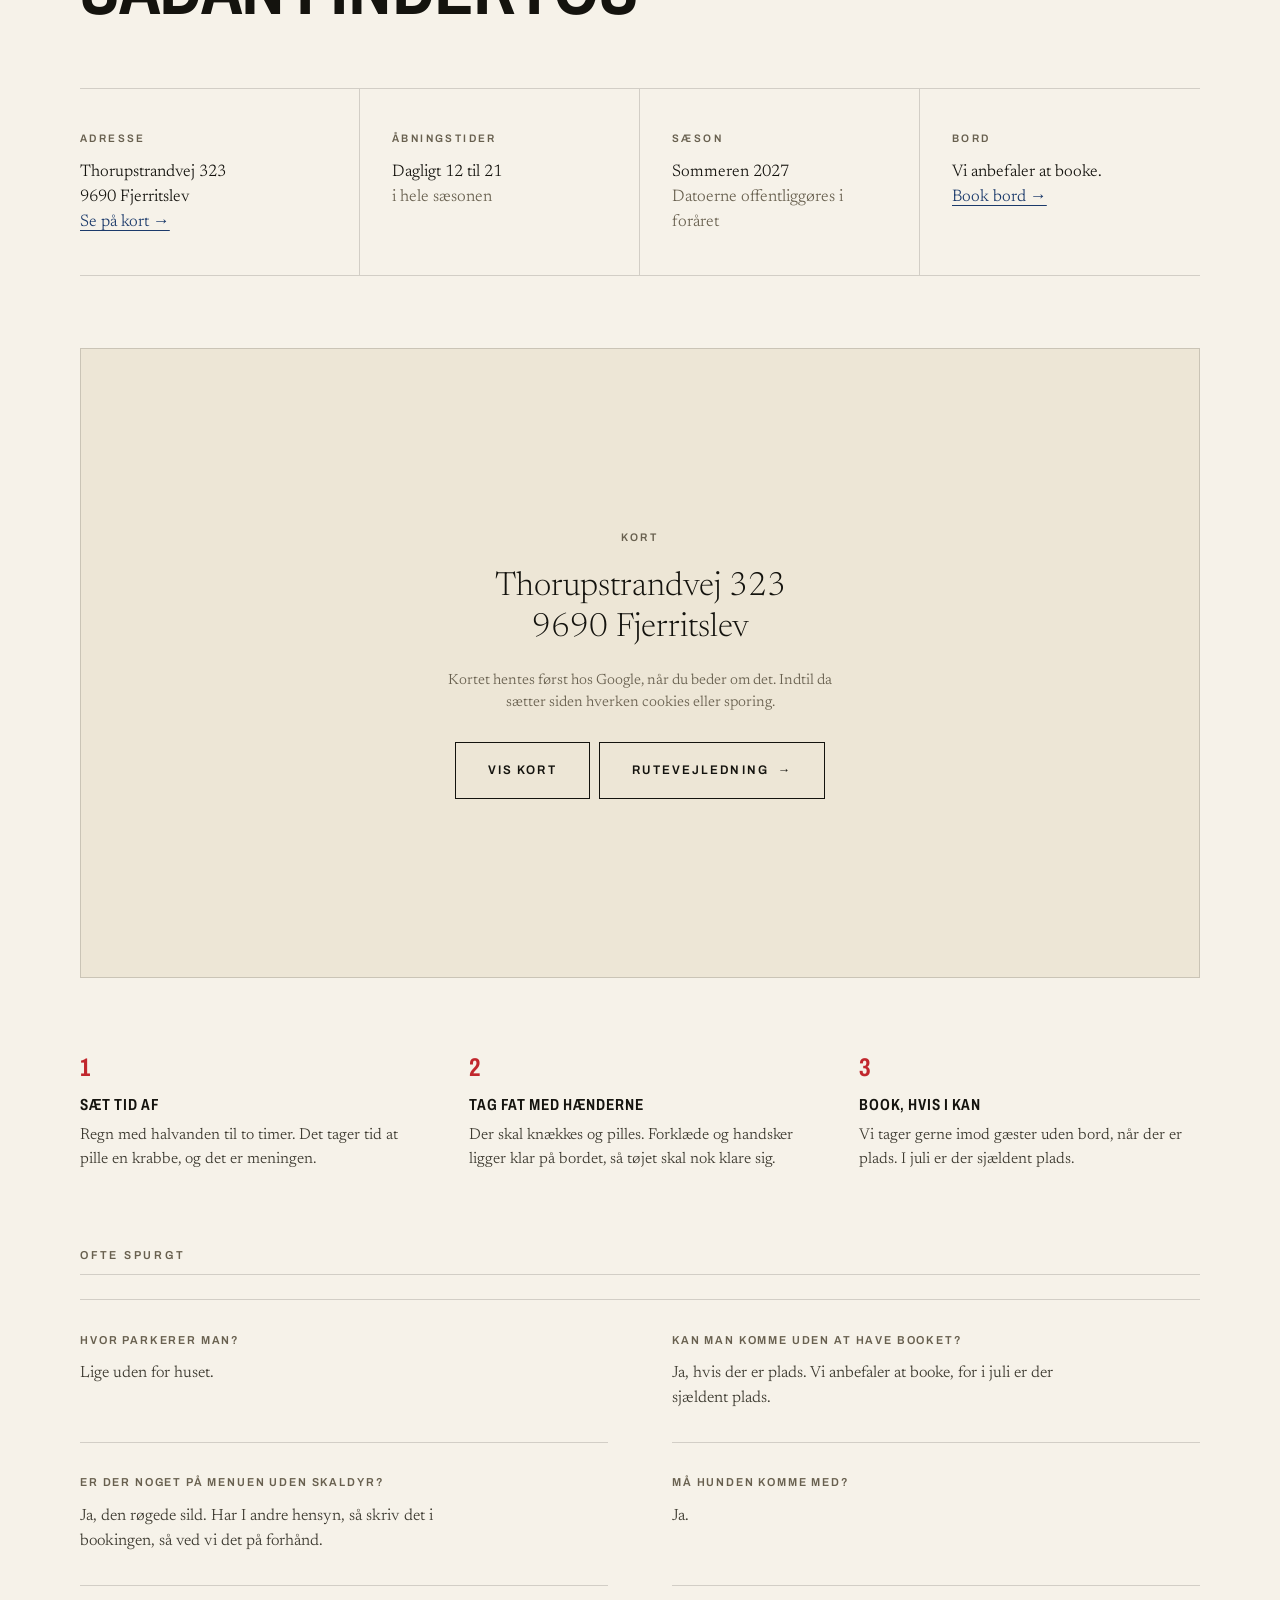
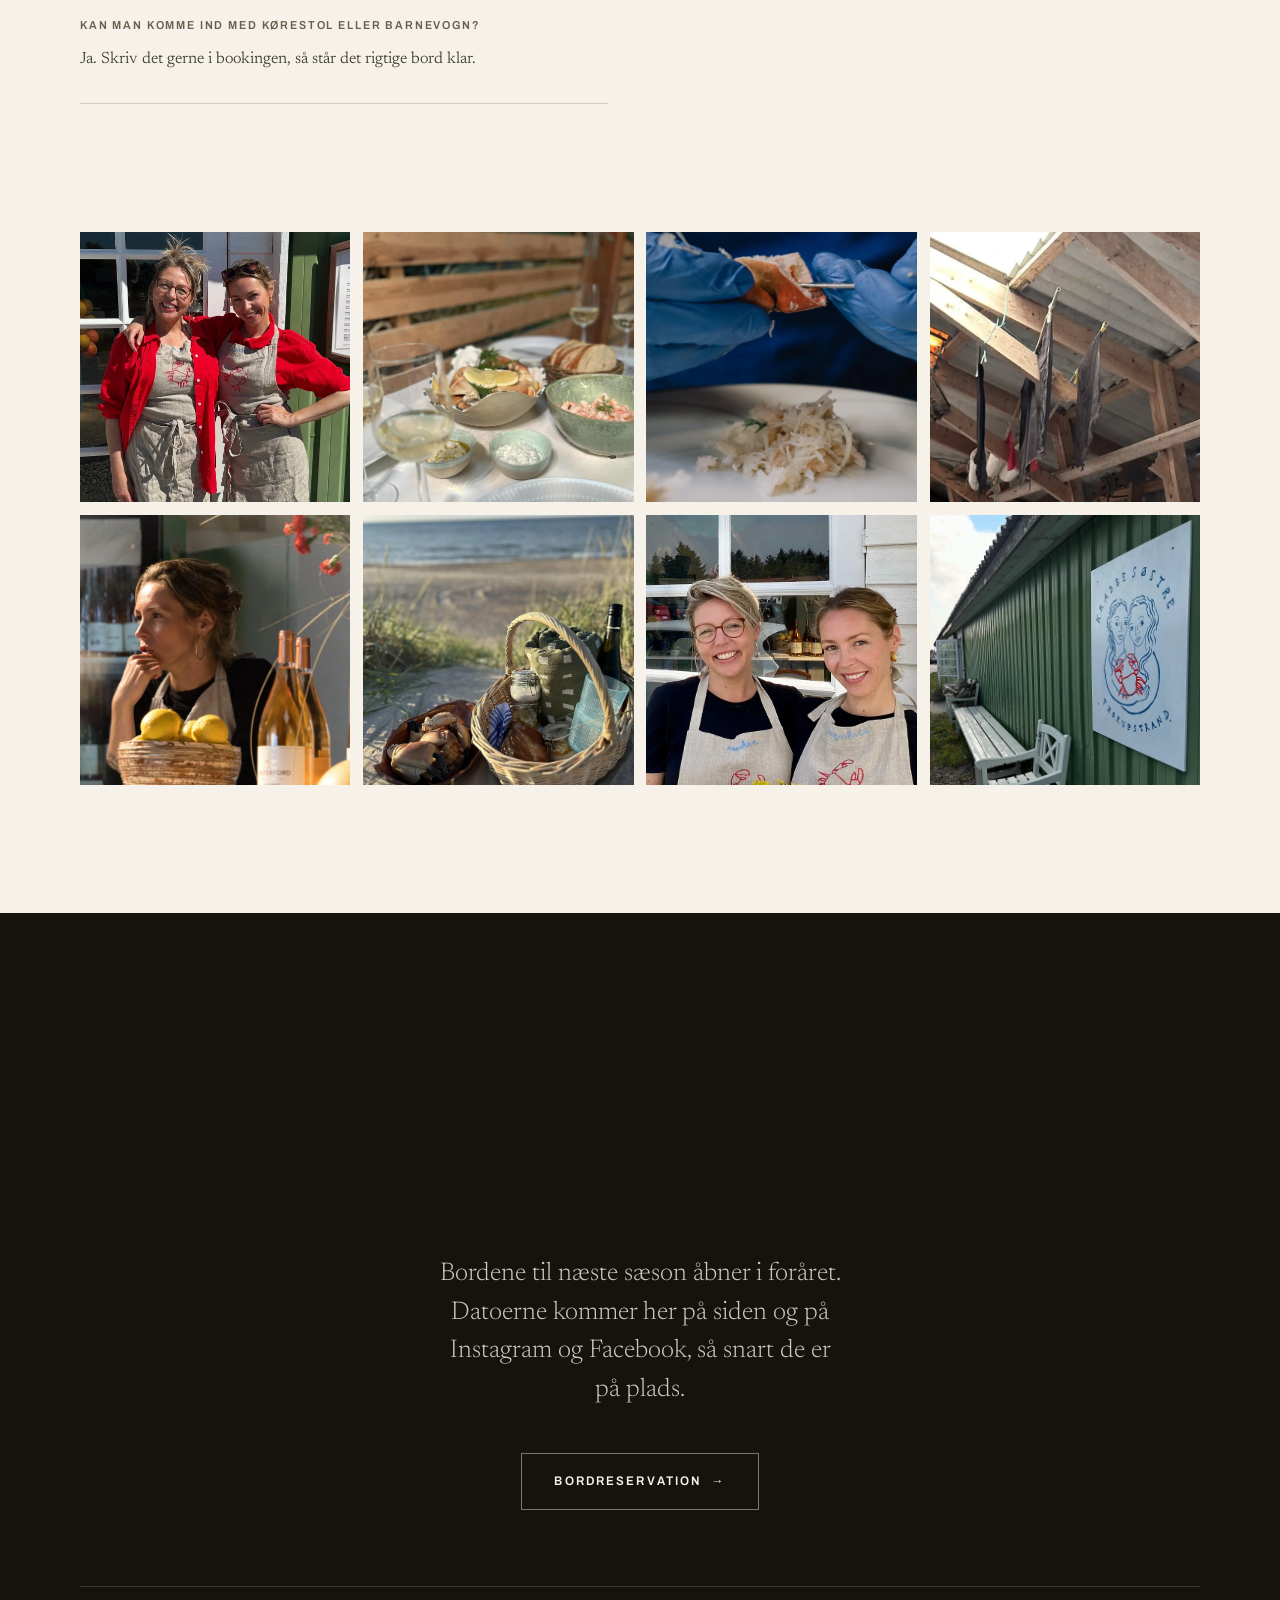
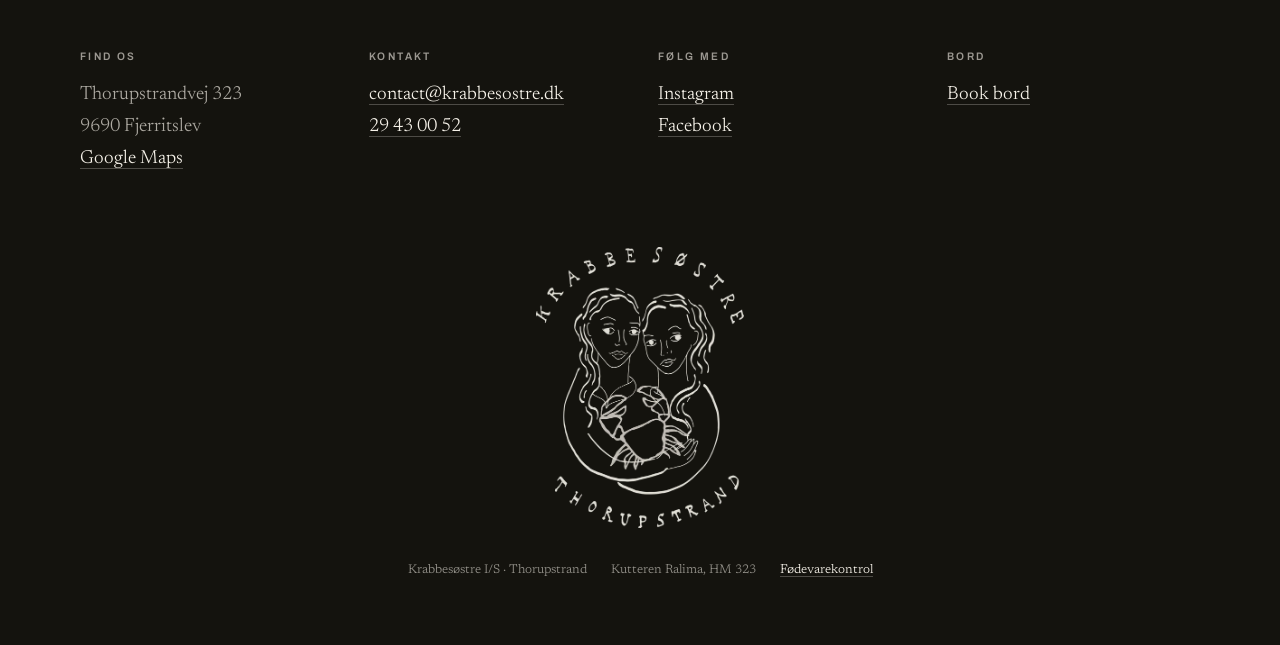
==== commit 68d77846: "Ny tekst i forsidens åbning Forklæde, handsker og den hemmelige dressingopskrift er kommet med i opr" ====
--- a/index.html
+++ b/index.html
@@ -59,8 +59,8 @@
     <p class="manifest__quote rv">Her skal krabbekløerne ikke bare nydes. De skal knækkes.</p>
     <div class="manifest__body rv">
       <p>Velkommen til Krabbesøstre, hvor stemningen er uformel, og du kan nyde en ægte skaldyrsoplevelse. Her får du ikke blot lækre krabbekløer og rejer med hjemmelavet dressing, men også en personlig betjening fra de to søstre, der står klar til at gøre dit besøg særligt.</p>
-      <p>Du får et fad, en kniv, en dressing og al den tid, det tager. Ingen piller for dig; det er hele pointen. Når kloen endelig giver slip, smager den af mere end krabbe. Den smager af eftermiddag.</p>
-      <p>Har man ikke lyst til at slås med skallerne, står der en skål håndpillede rejer klar i stedet.</p>
+      <p>Du får et fad, en kniv, et forklæde, handsker, dressing med den hemmelige opskrift og al den tid, det tager. Ingen piller for dig; det er hele pointen. Når kloen endelig giver slip, er det mere end blot smagen af krabbe. Det er blevet en helhed sammensat af oplevelsen, selskabet og den stemning, vi har i skuret.</p>
+      <p>Har man ikke lyst til at slås med skallerne, kan der stå en skål håndpillede rejer klar i stedet.</p>
     </div>
     <p class="manifest__fakta rv">
       <span>Thorupstrandvej 323, 9690 Fjerritslev</span>
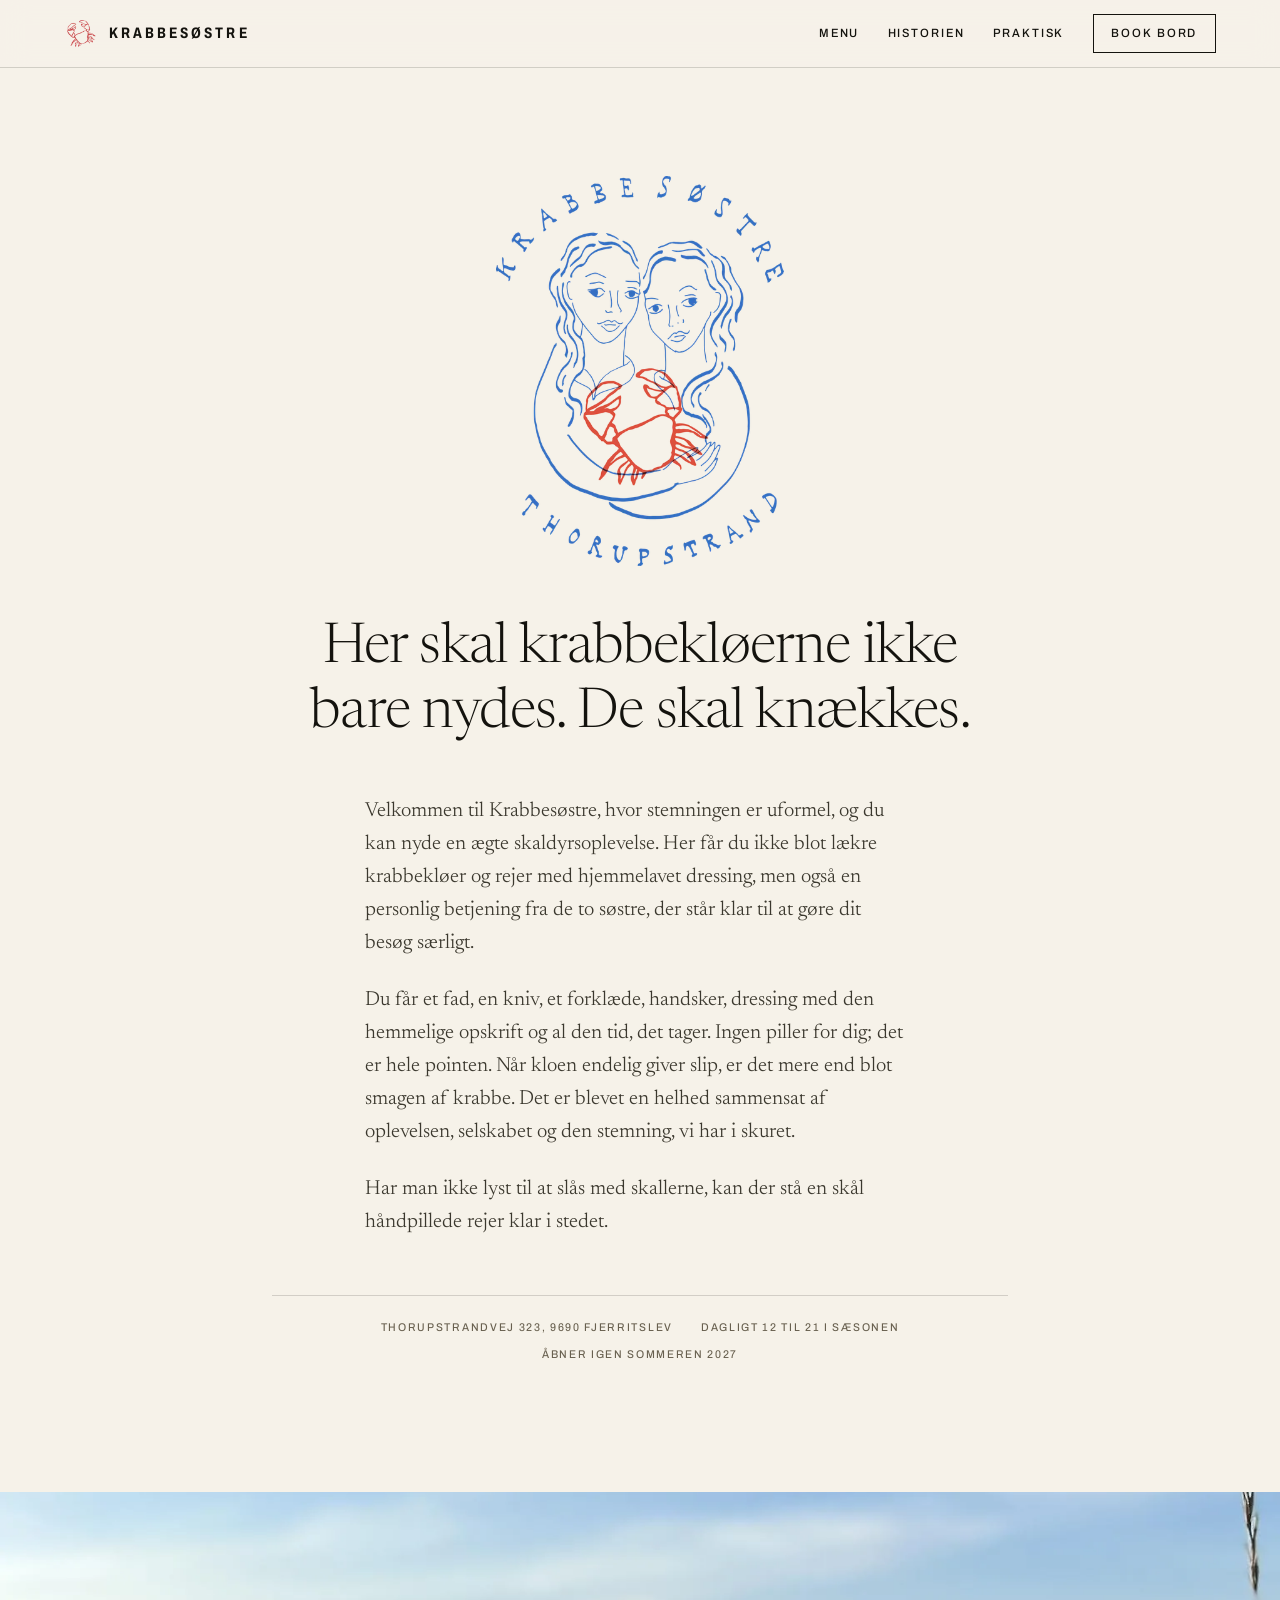
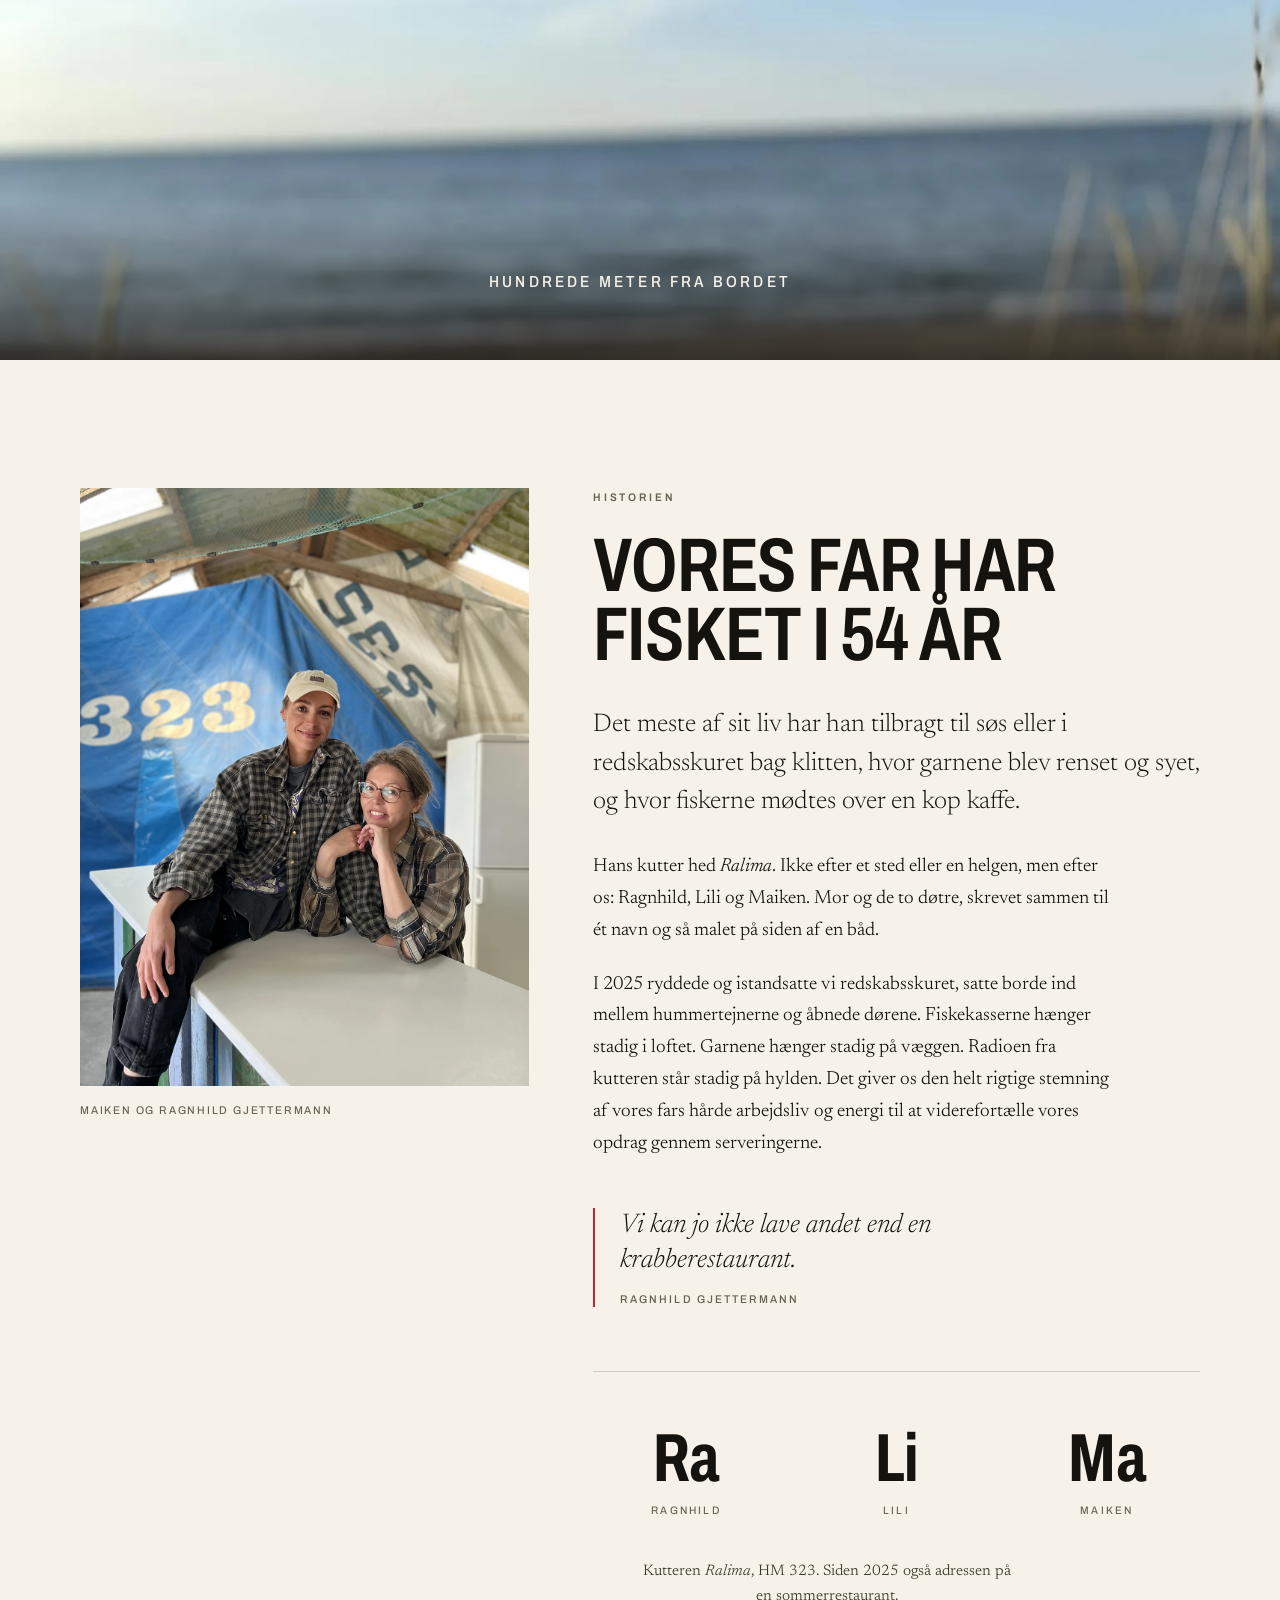
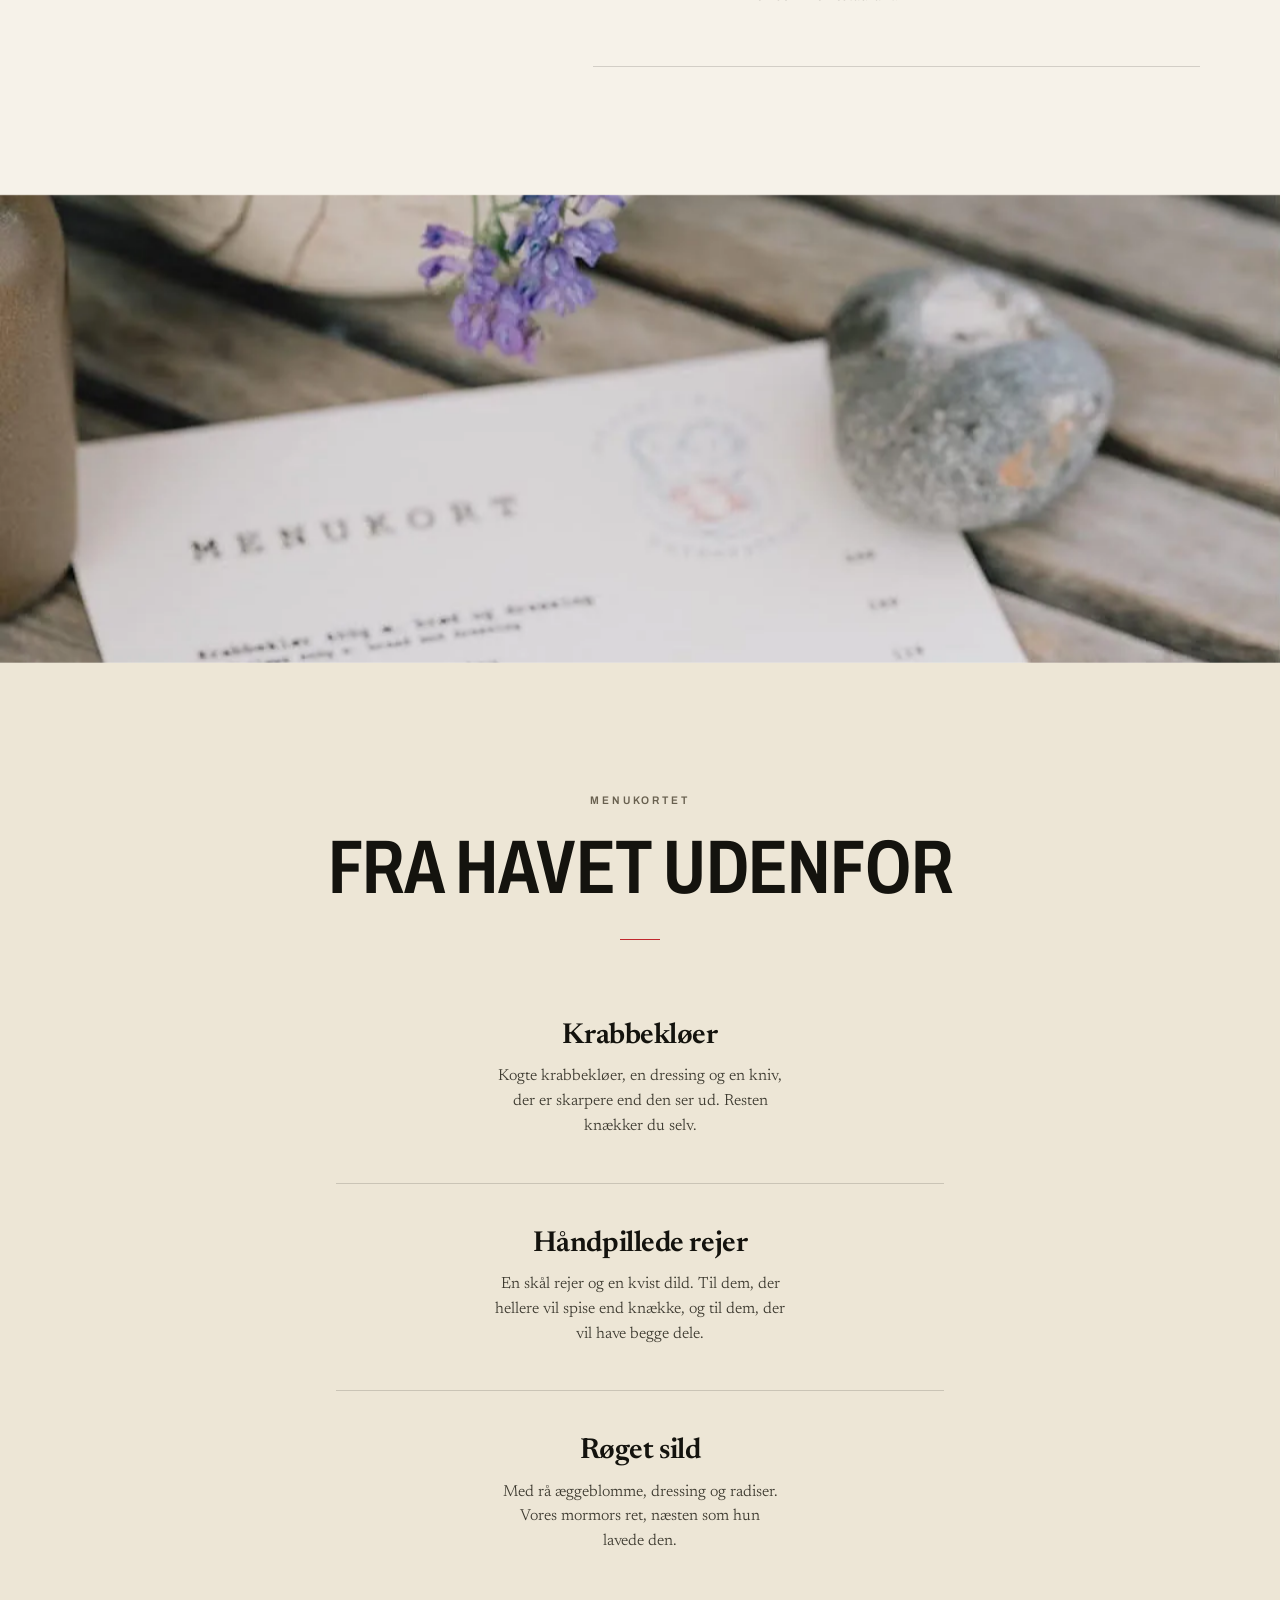
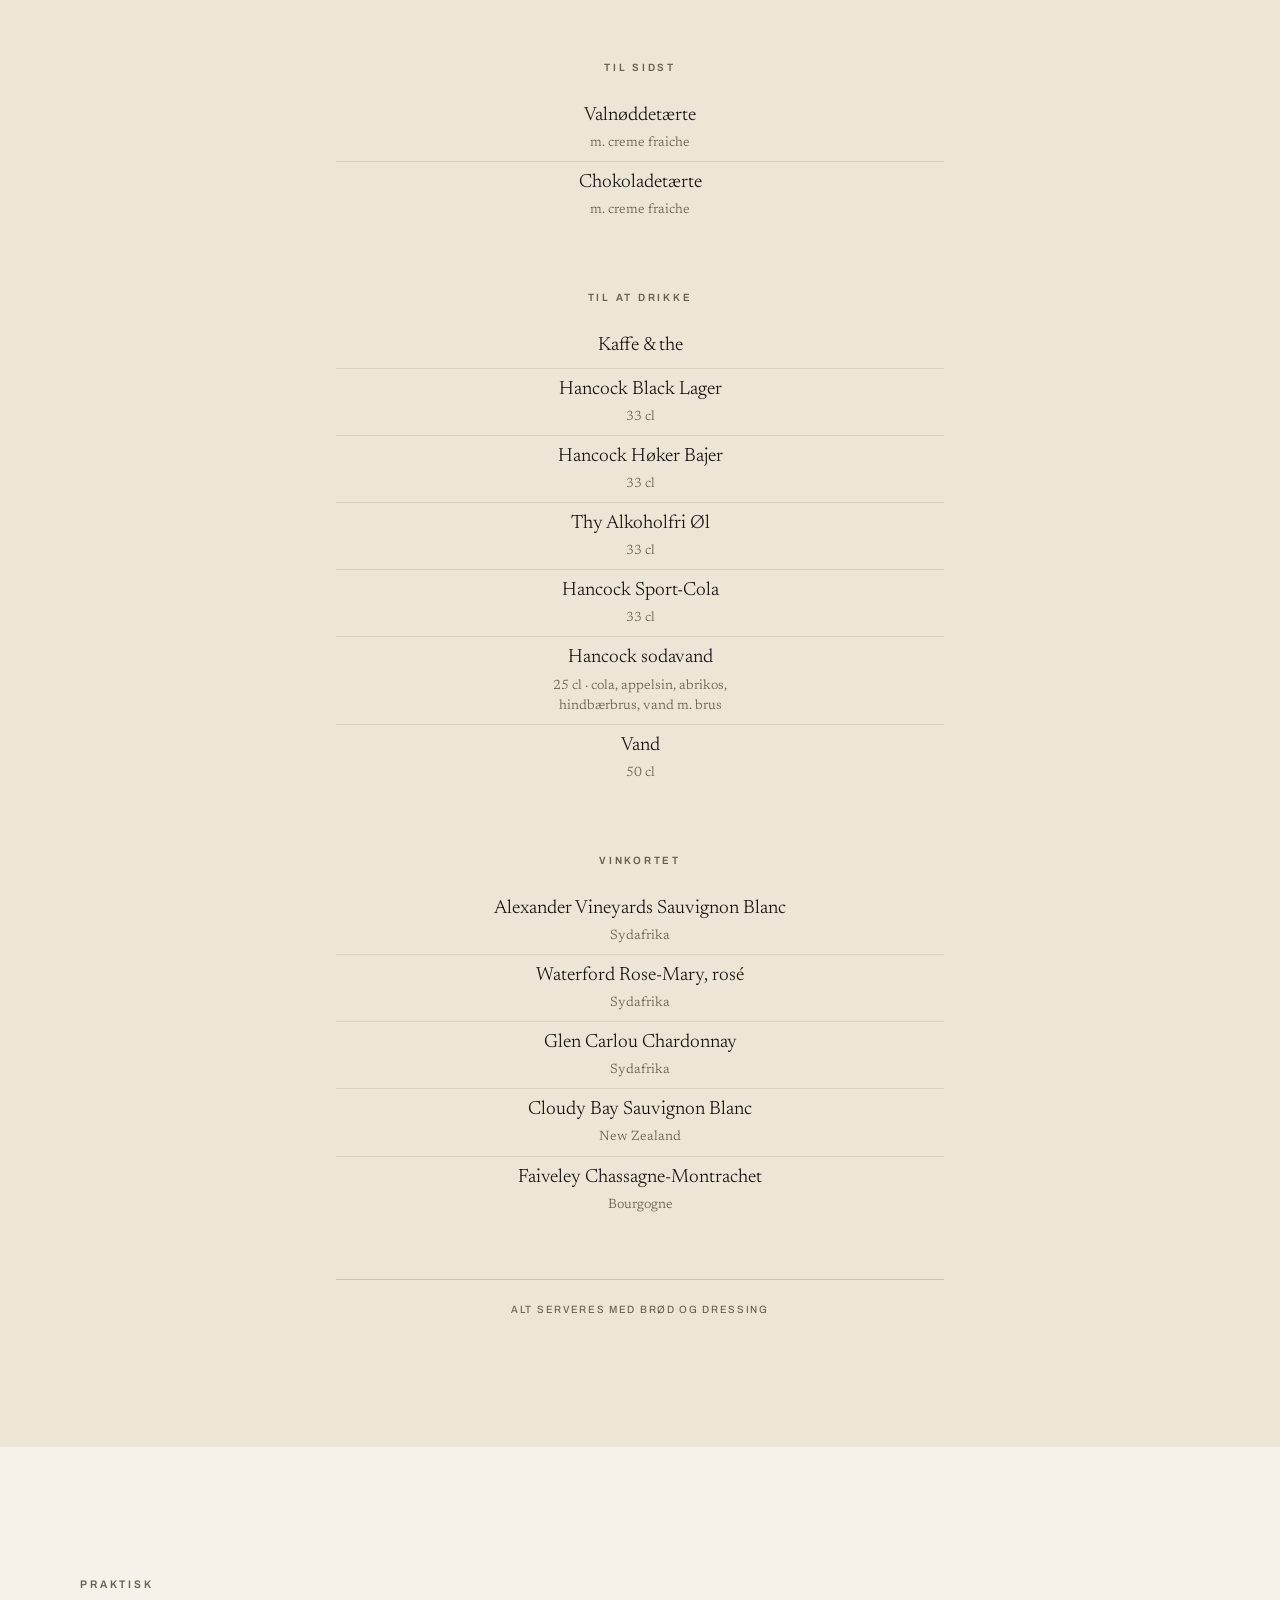
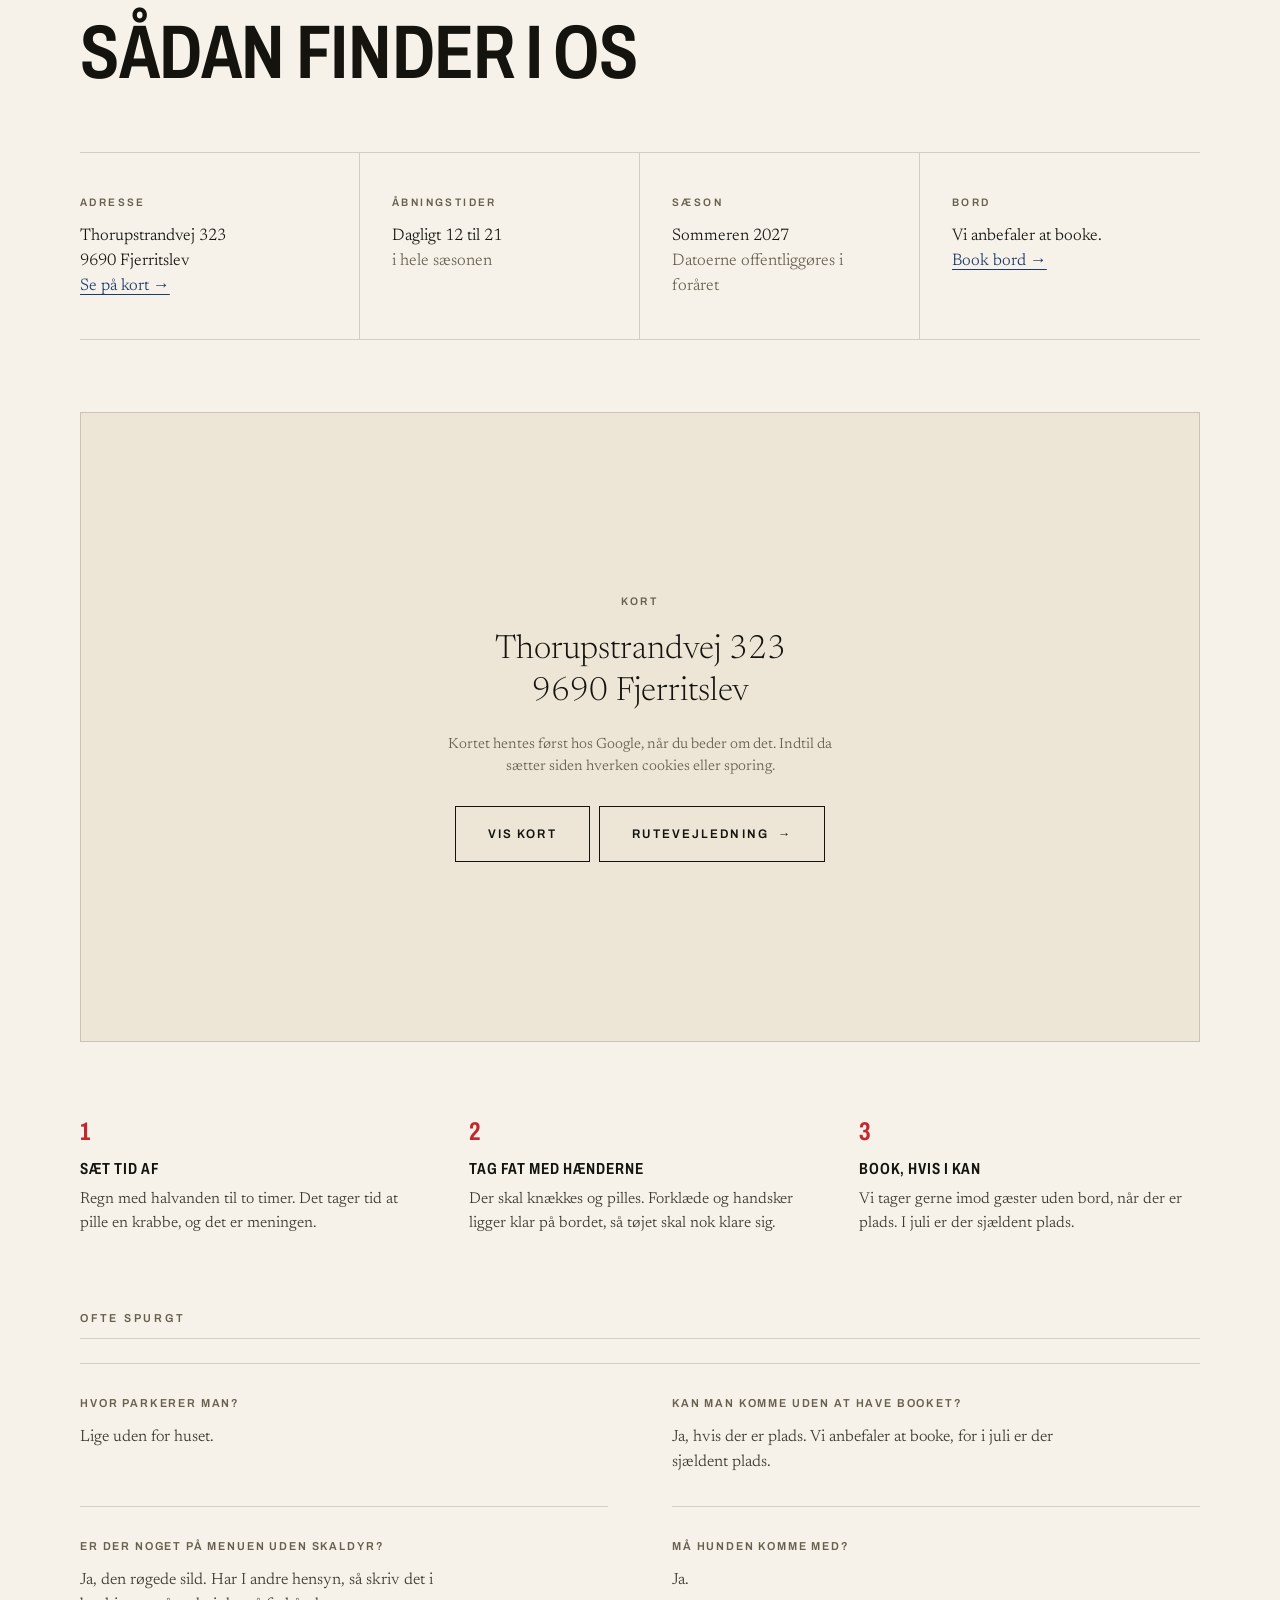
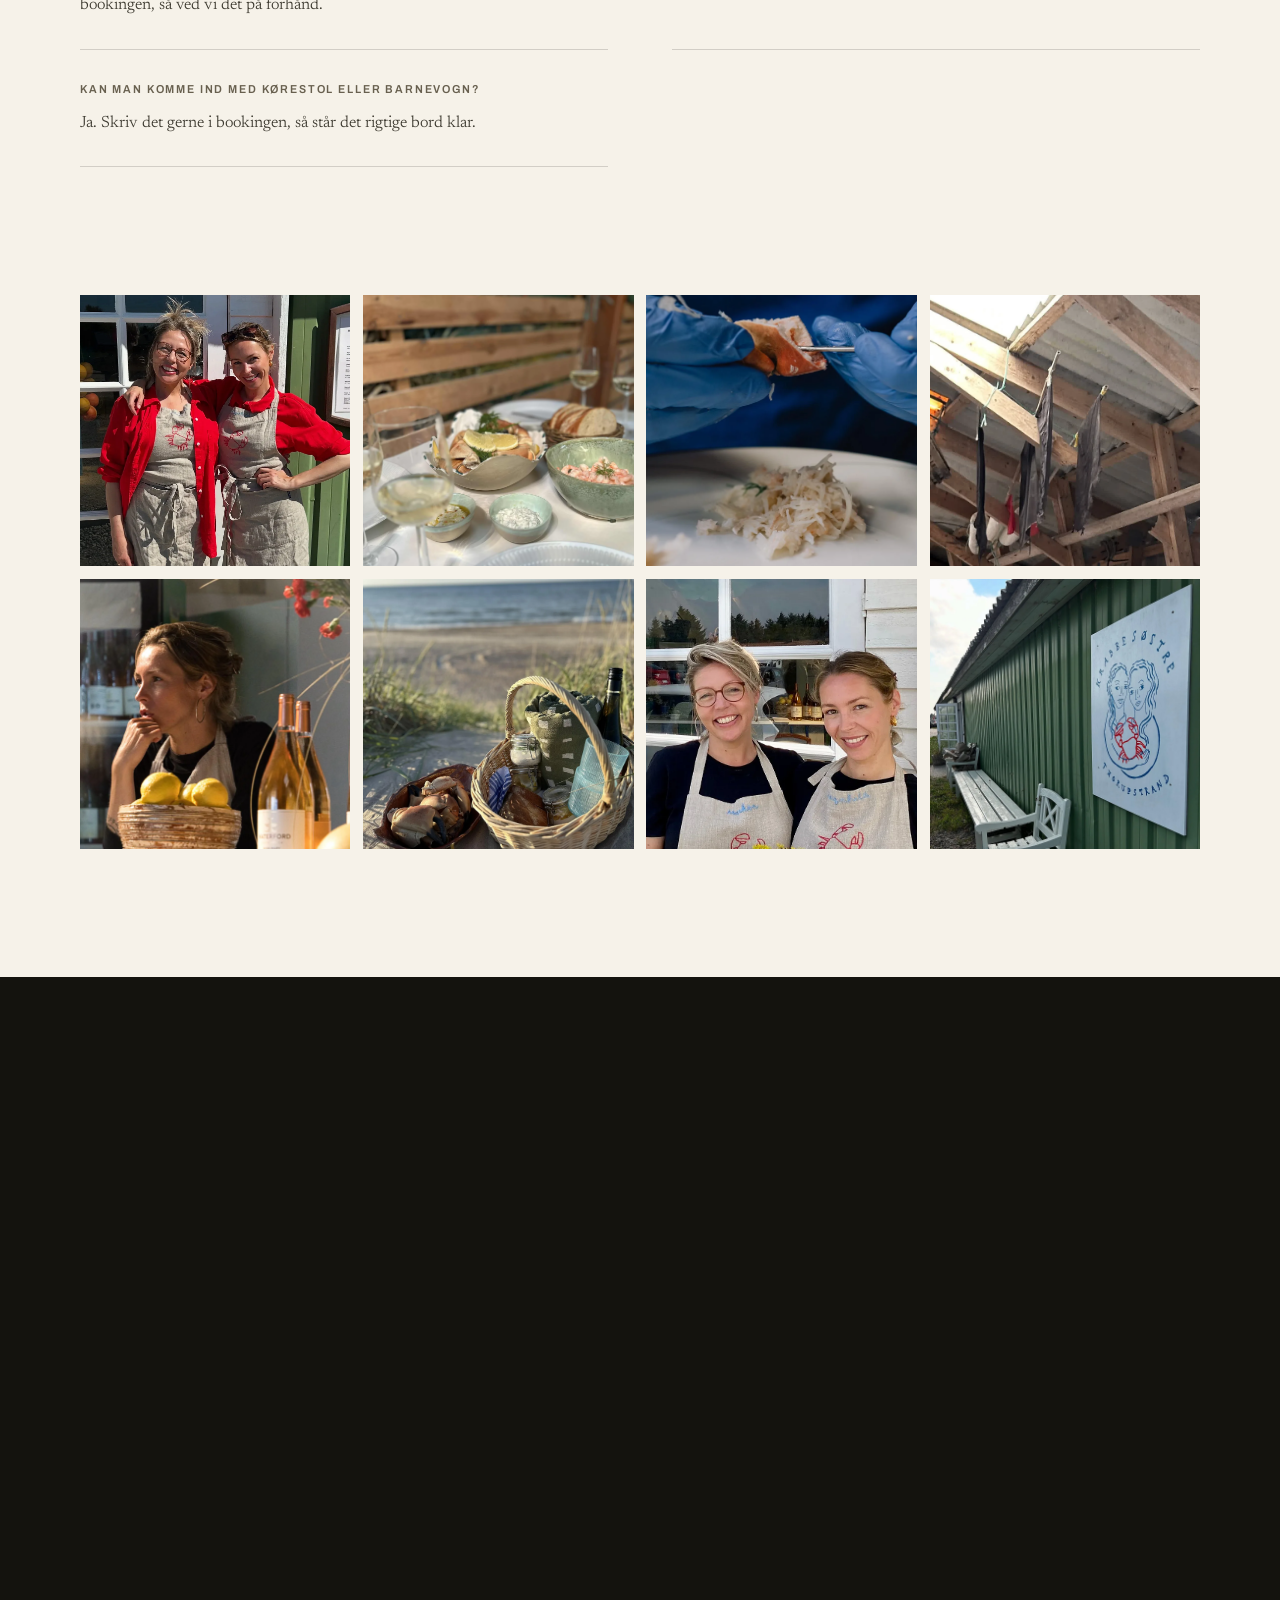
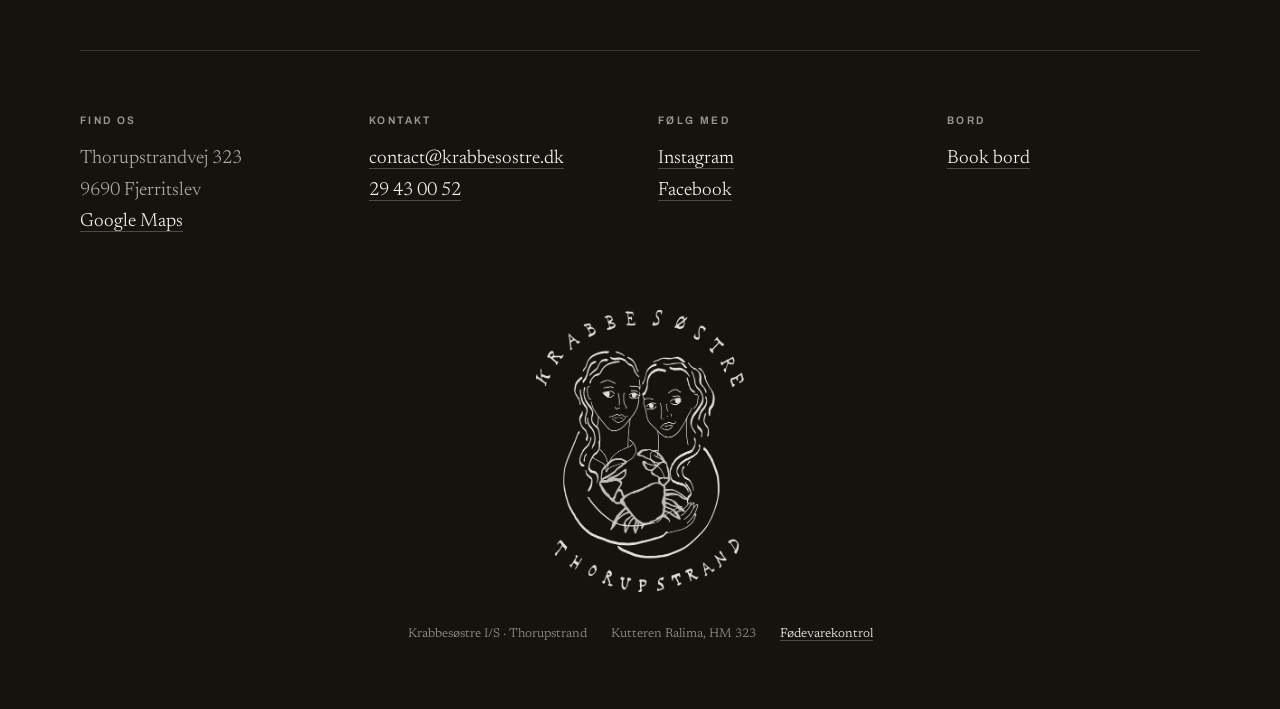
==== commit 6bdaf29c: "Ny tekst i Historien Garnene blev renset og syet frem for klippet. Skuret blev ikke bare ryddet, men" ====
--- a/index.html
+++ b/index.html
@@ -89,9 +89,9 @@
         <p class="eyebrow rv">Historien</p>
         <h2 class="rv">Vores far har fisket i 54 år</h2>
         <div class="rv">
-          <p class="lede">Det meste af sit liv har han tilbragt til søs eller i redskabsskuret bag klitten, hvor garnene blev klippet, og fiskerne mødtes over en kop kaffe.</p>
-          <p>Hans kutter hed <em>Ralima</em>. Ikke efter et sted eller en helgen, men efter os: Ragnhild, Lili og Maiken. Mor og de to døtre, skrevet sammen til ét navn og malet på siden af en båd.</p>
-          <p>I 2025 ryddede vi huset, satte borde ind mellem hummertejnerne og åbnede dørene. Fiskekasserne hænger stadig i loftet. Garnene hænger stadig på væggen. Radioen fra kutteren står stadig på hylden. Den virker endda.</p>
+          <p class="lede">Det meste af sit liv har han tilbragt til søs eller i redskabsskuret bag klitten, hvor garnene blev renset og syet, og hvor fiskerne mødtes over en kop kaffe.</p>
+          <p>Hans kutter hed <em>Ralima</em>. Ikke efter et sted eller en helgen, men efter os: Ragnhild, Lili og Maiken. Mor og de to døtre, skrevet sammen til ét navn og så malet på siden af en båd.</p>
+          <p>I 2025 ryddede og istandsatte vi redskabsskuret, satte borde ind mellem hummertejnerne og åbnede dørene. Fiskekasserne hænger stadig i loftet. Garnene hænger stadig på væggen. Radioen fra kutteren står stadig på hylden. Det giver os den helt rigtige stemning af vores fars hårde arbejdsliv og energi til at viderefortælle vores opdrag gennem serveringerne.</p>
         </div>
 
         <blockquote class="pull rv">
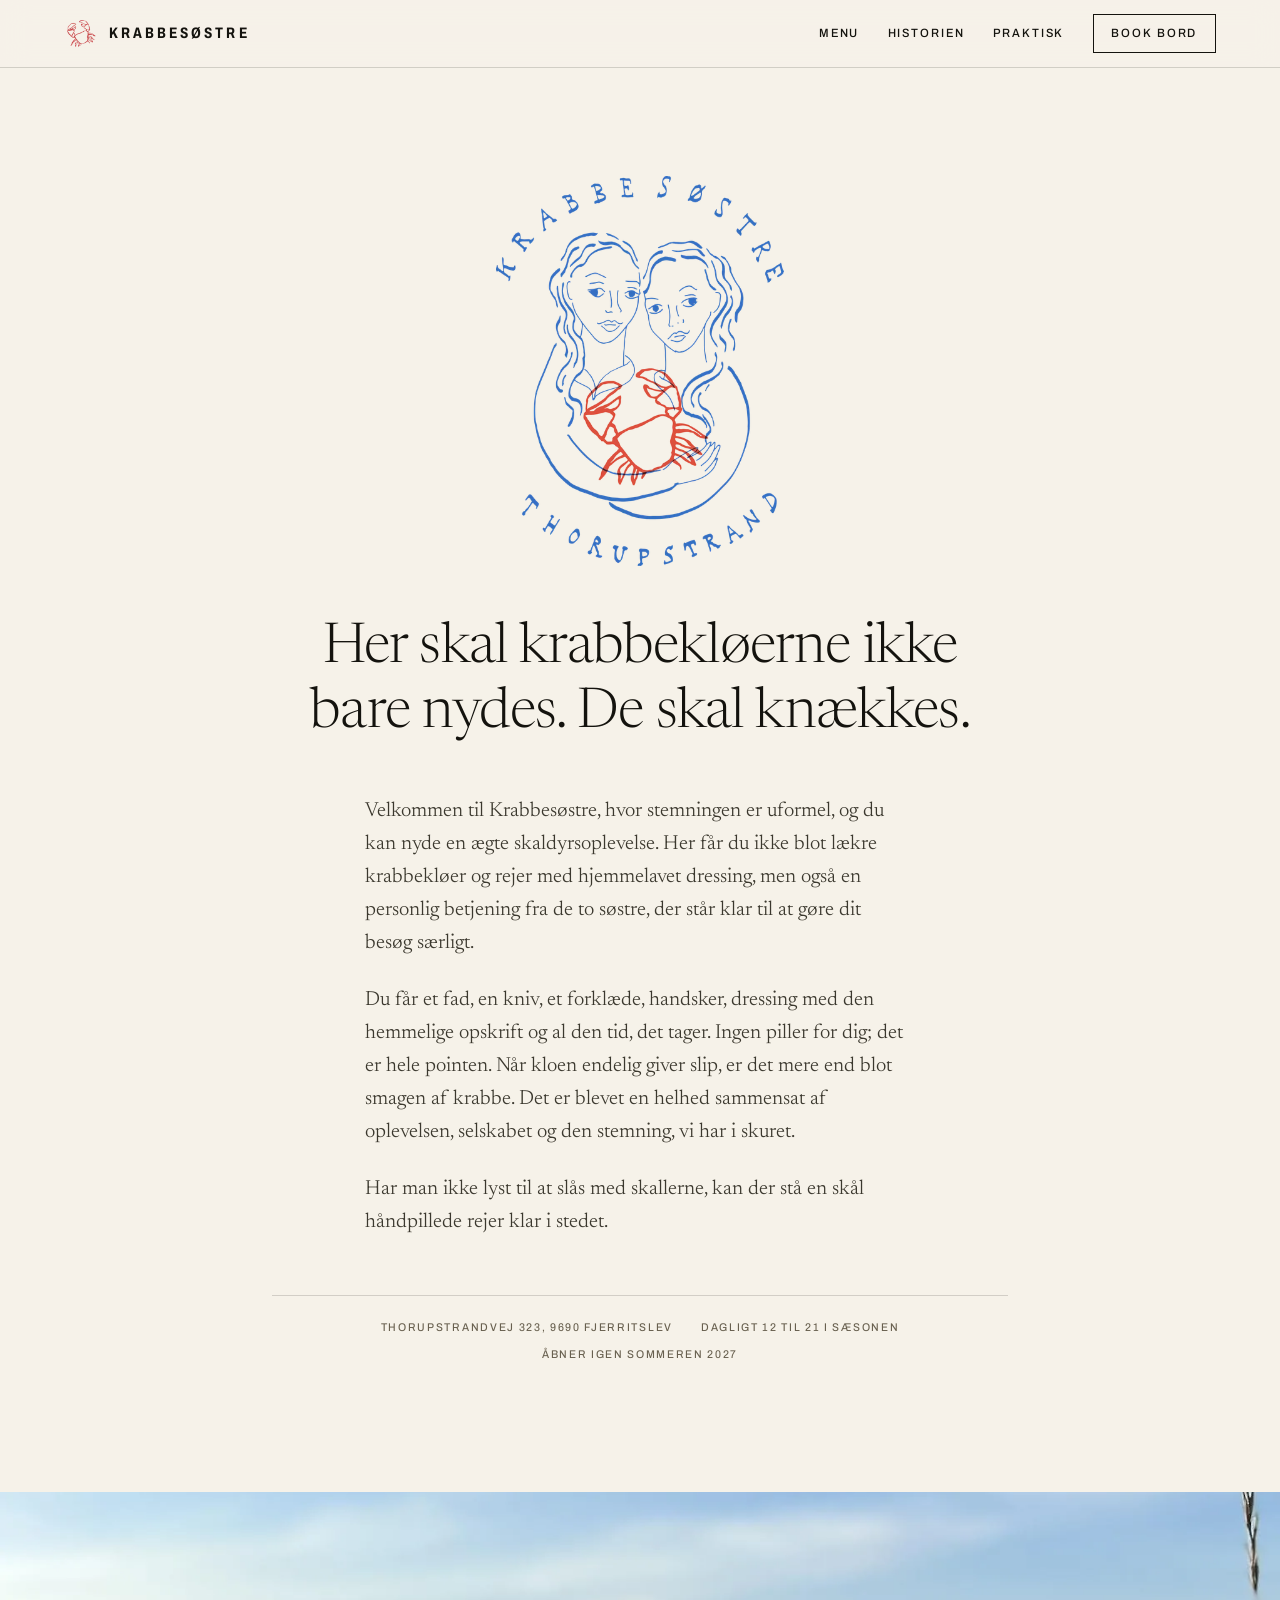
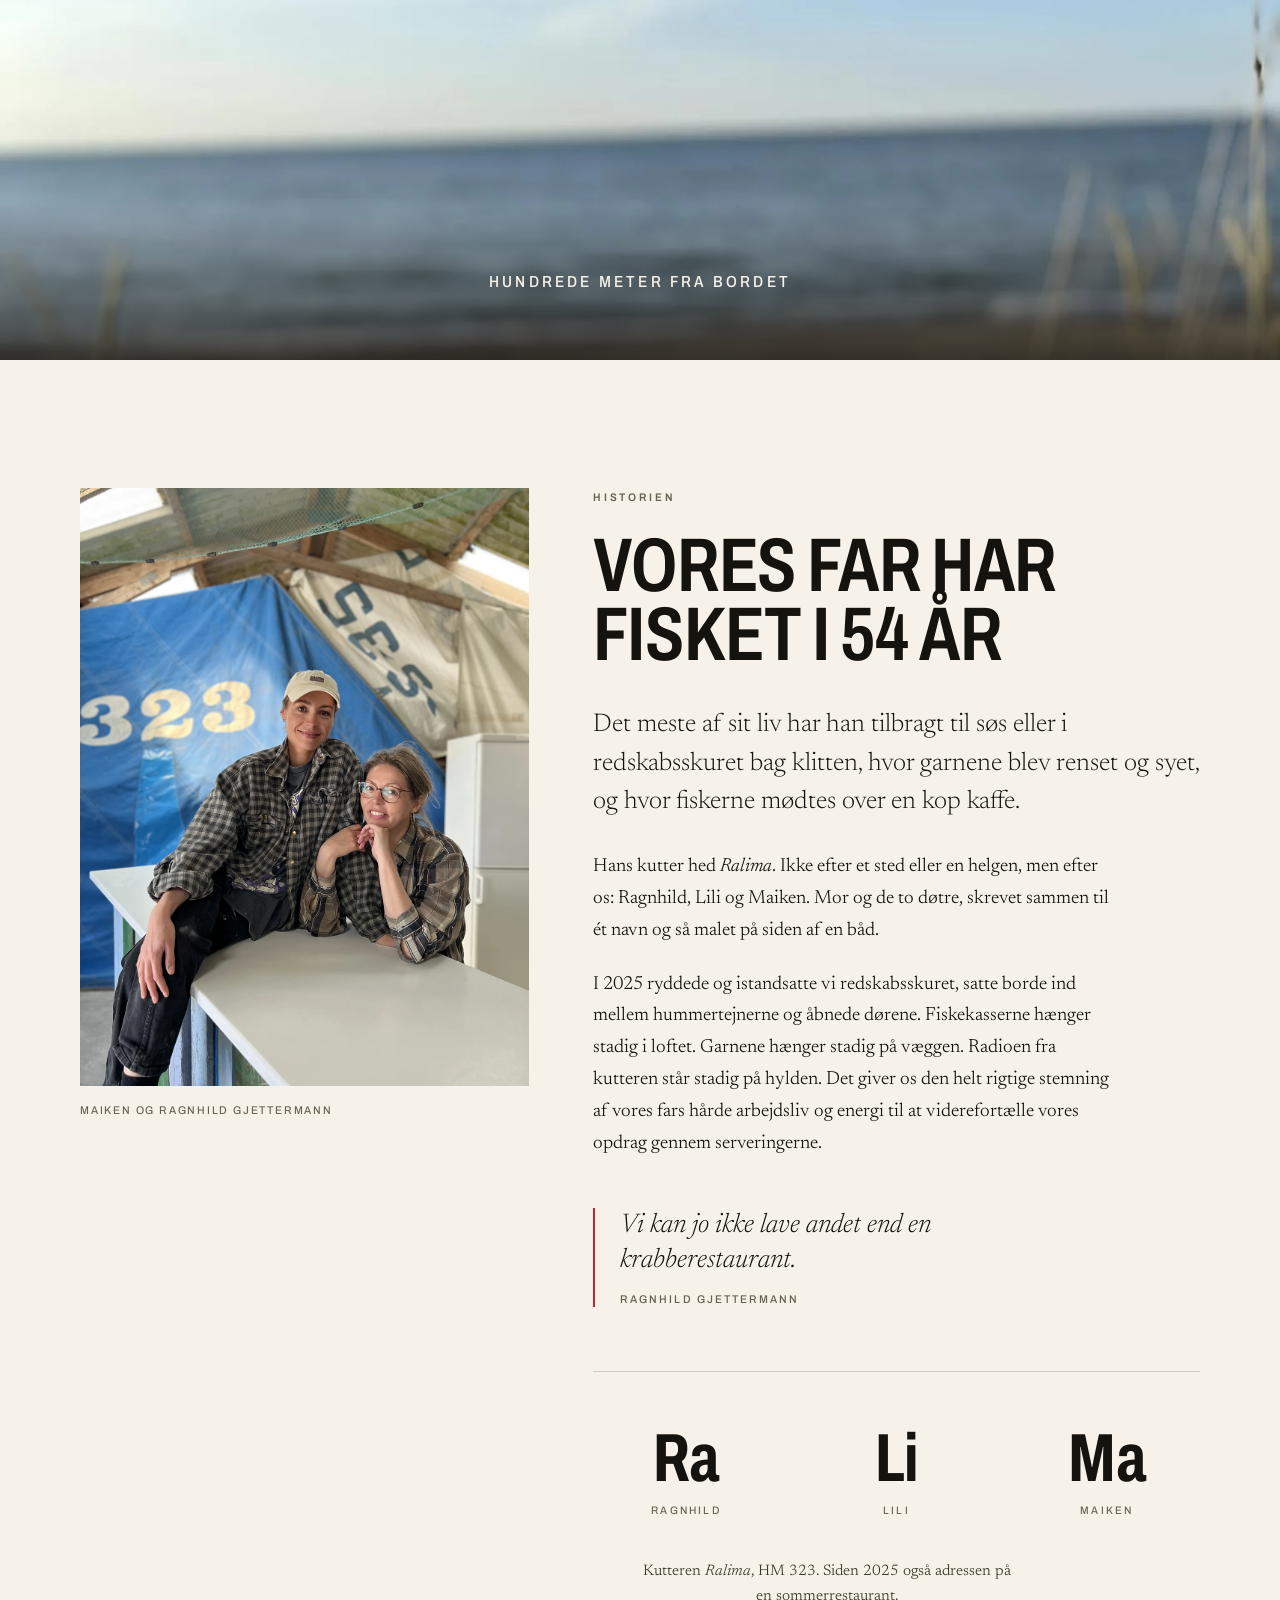
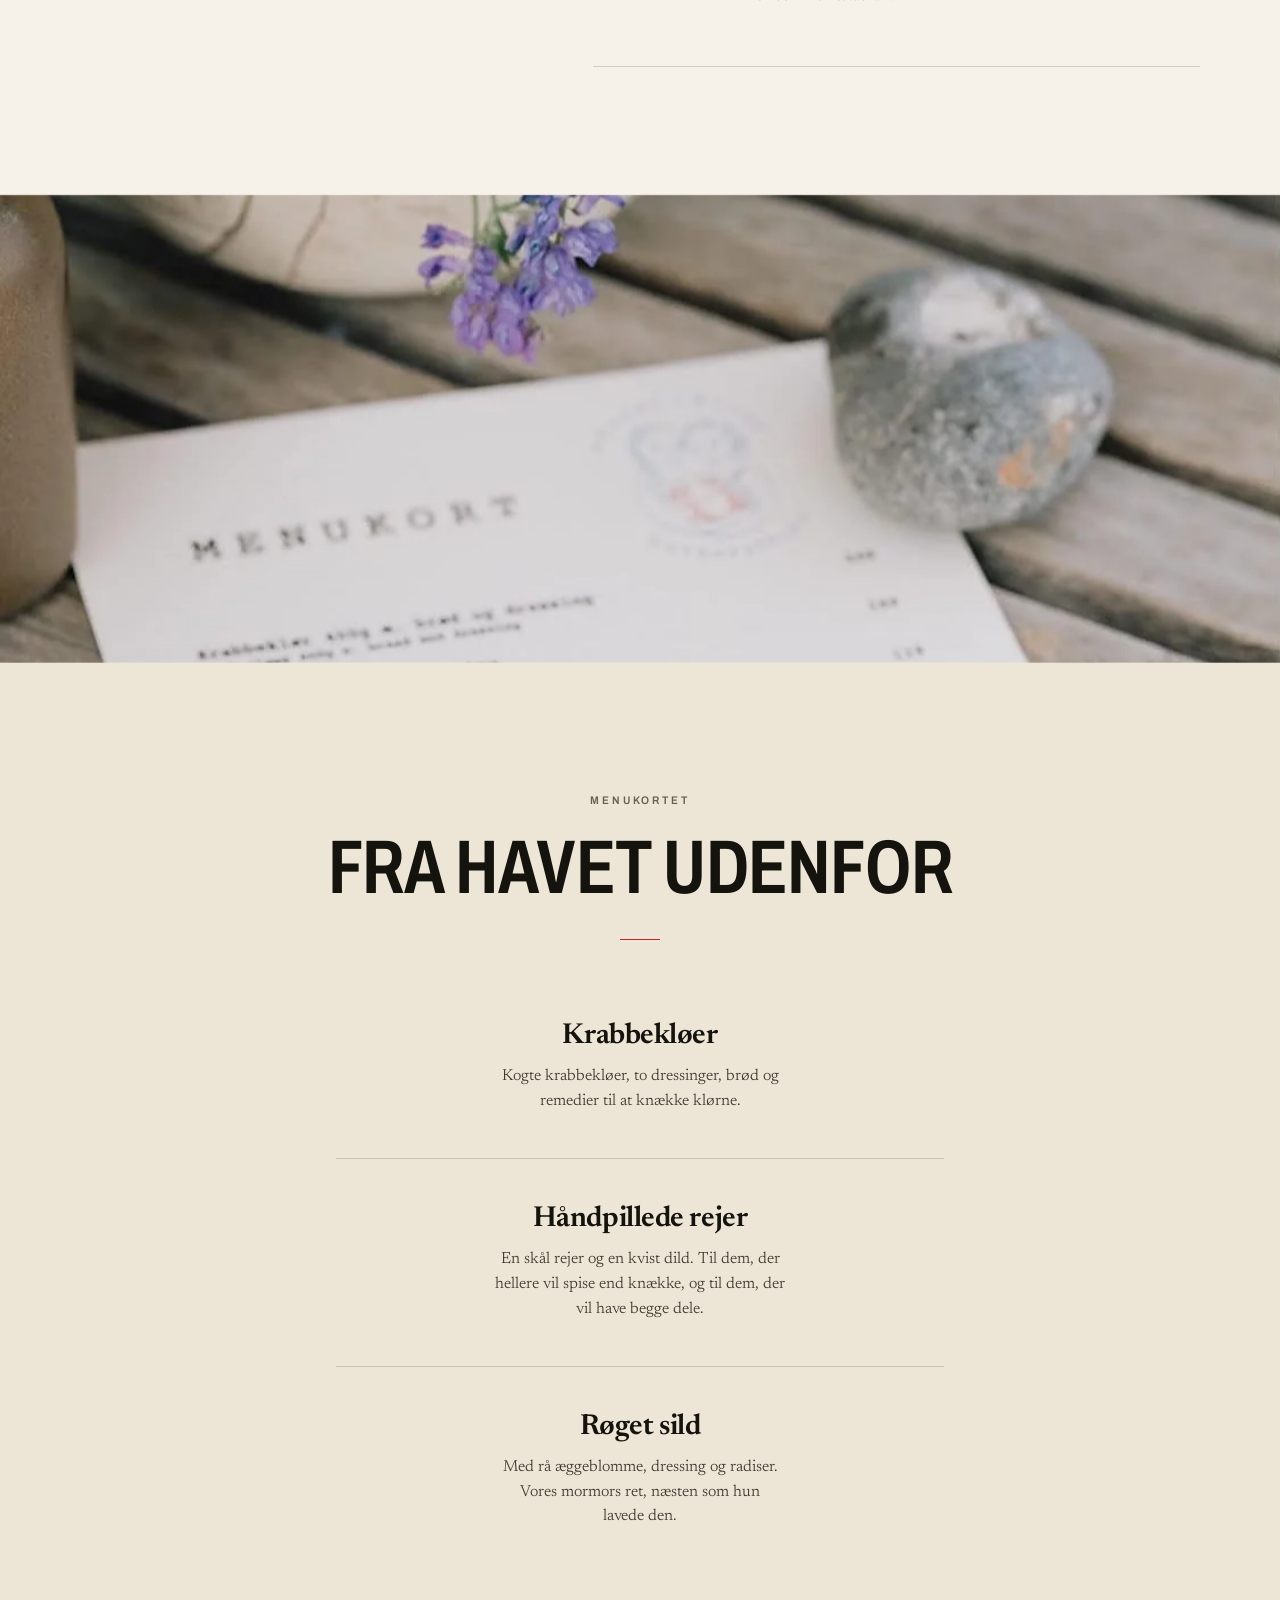
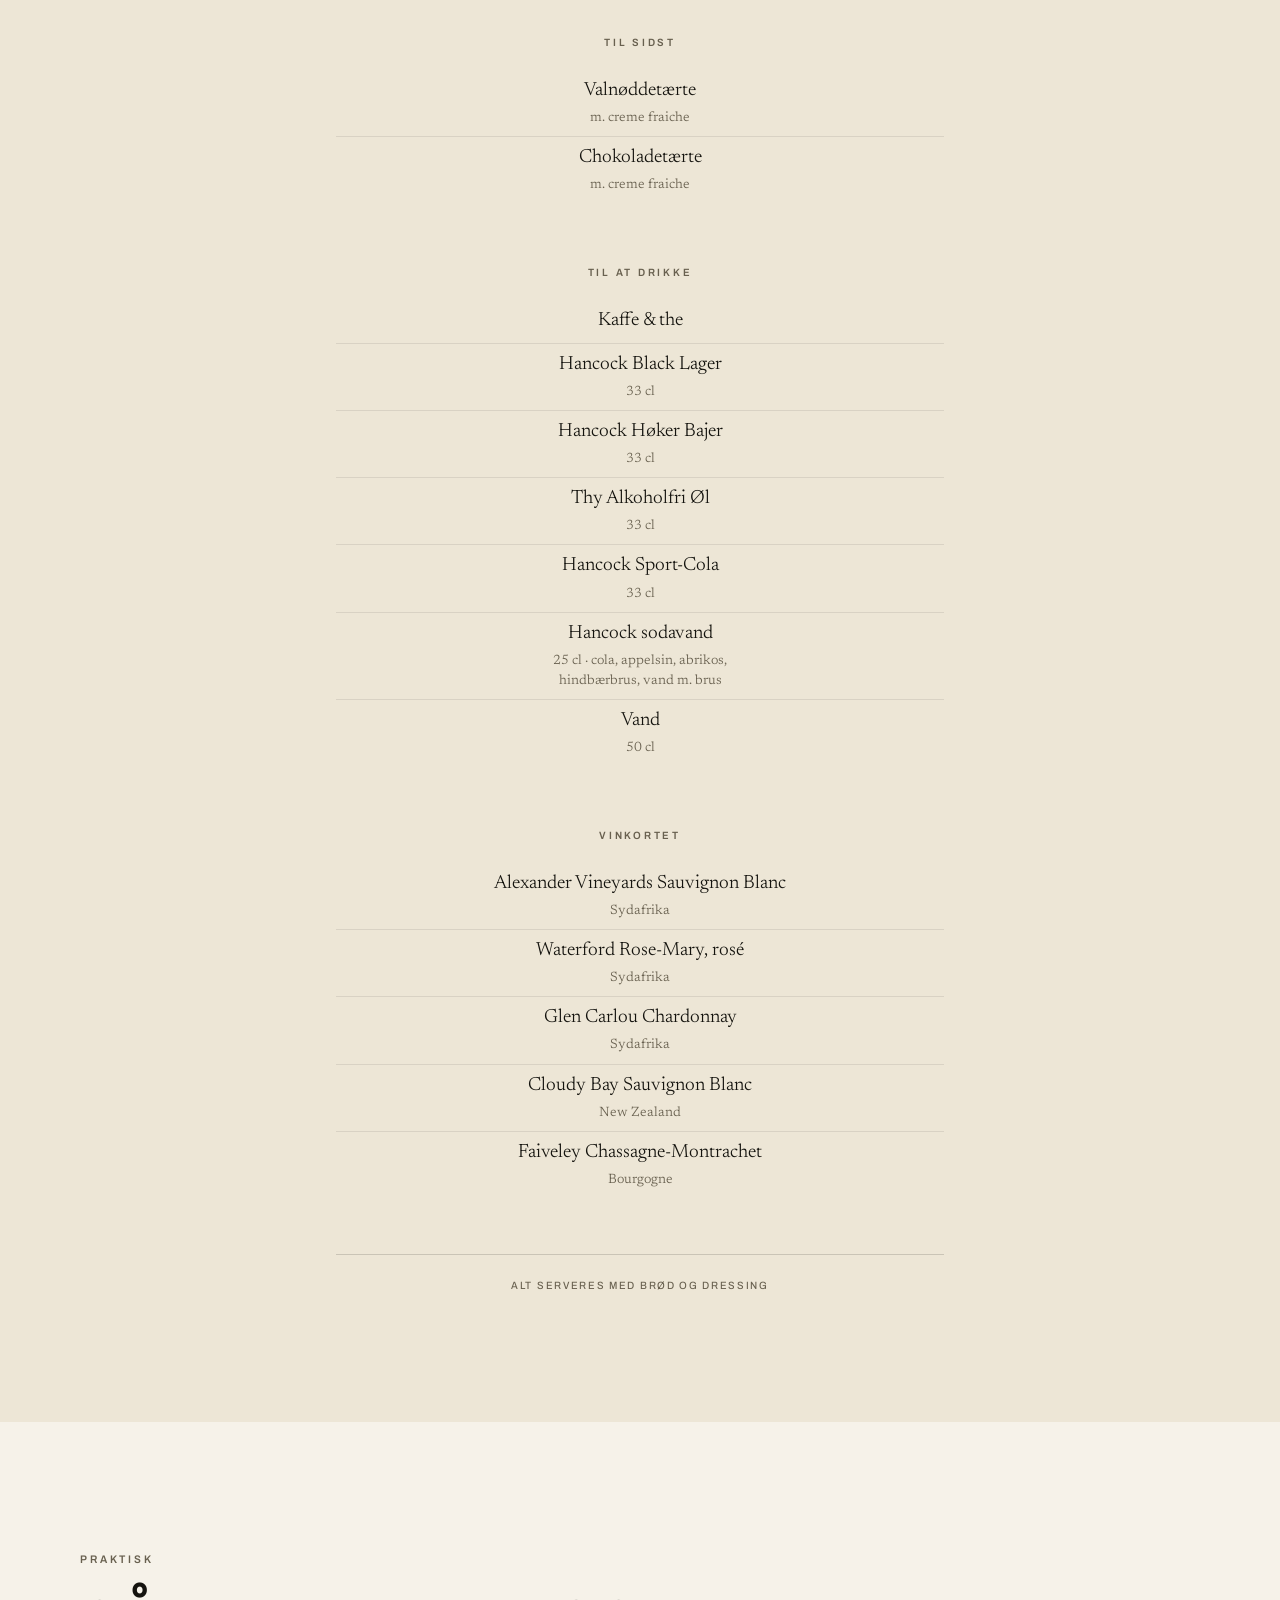
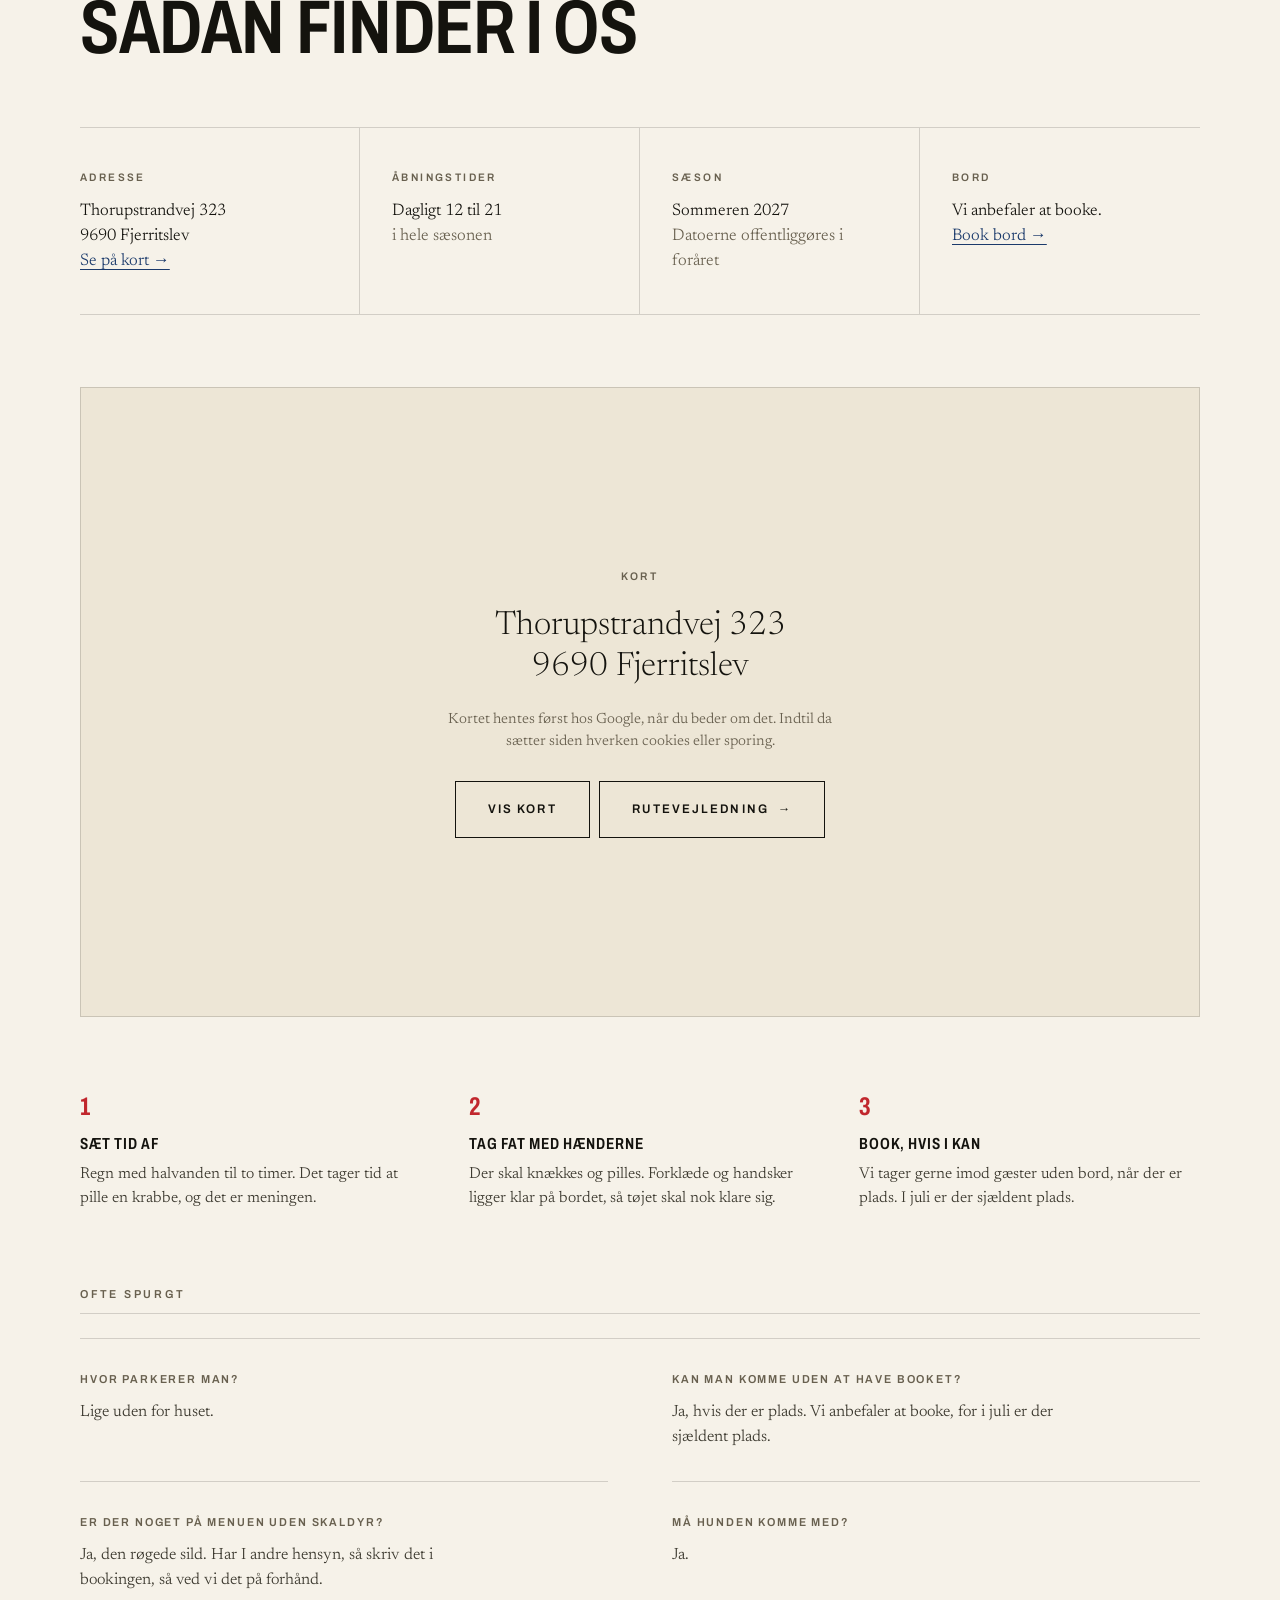
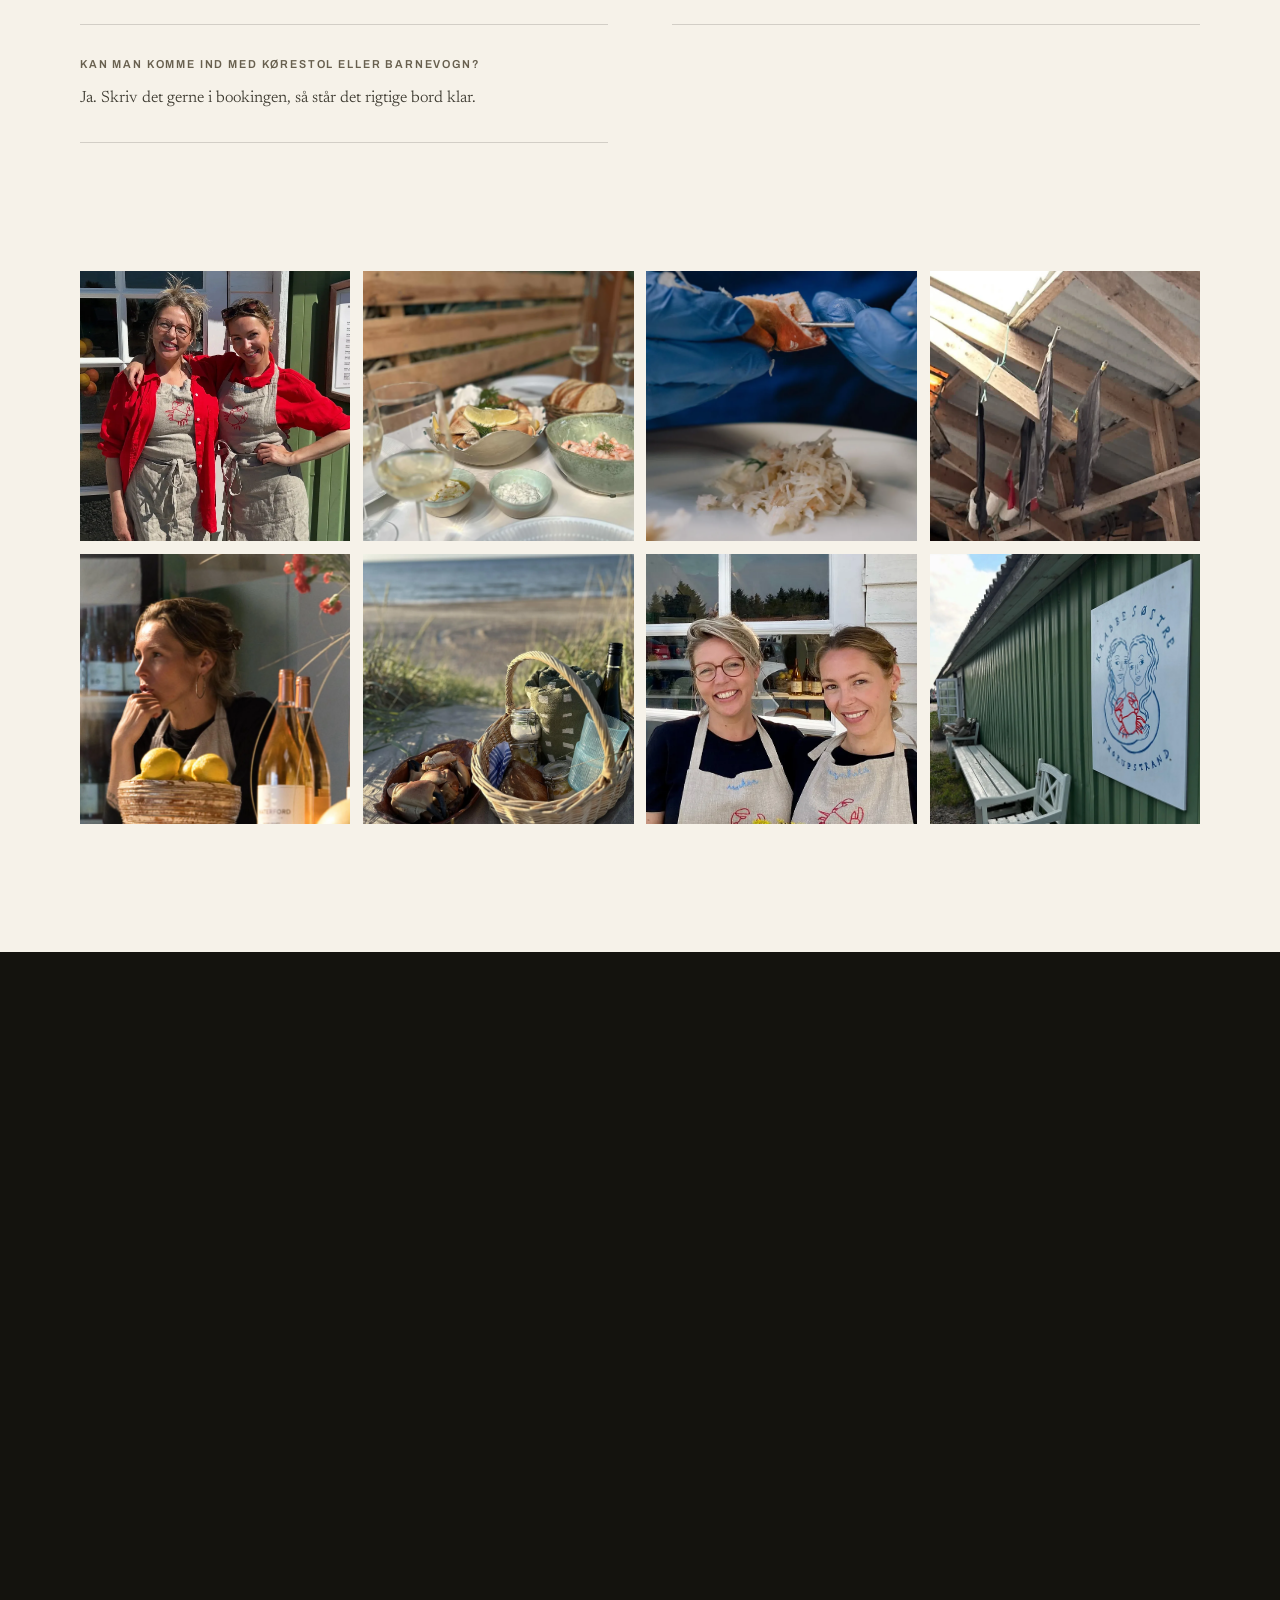
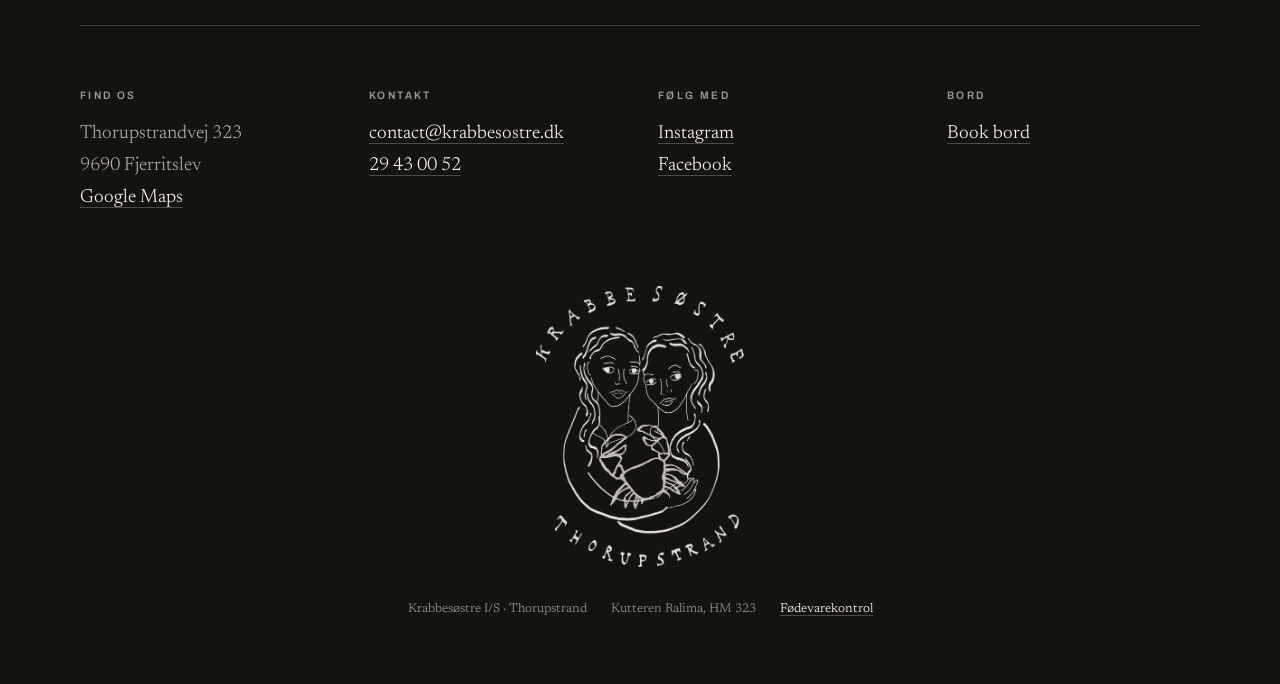
==== commit ba3e2307: "Opdater beskrivelse af krabbekløer på menuen Co-Authored-By: Claude Opus 5 <noreply@anthropic.com> C" ====
--- a/index.html
+++ b/index.html
@@ -130,7 +130,7 @@
 
       <div class="plakat__ret rv">
         <h3 class="plakat__navn">Krabbekløer</h3>
-        <p class="plakat__om">Kogte krabbekløer, en dressing og en kniv, der er skarpere end den ser ud. Resten knækker du selv.</p>
+        <p class="plakat__om">Kogte krabbekløer, to dressinger, brød og remedier til at knække klørne.</p>
       </div>
 
       <div class="plakat__ret rv">
@@ -446,7 +446,7 @@
               {
                 "@type": "MenuItem",
                 "name": "Krabbekløer",
-                "description": "Kogte krabbekløer, en dressing og en kniv. Gæsten knækker selv."
+                "description": "Kogte krabbekløer, to dressinger, brød og remedier til at knække klørne."
               },
               {
                 "@type": "MenuItem",
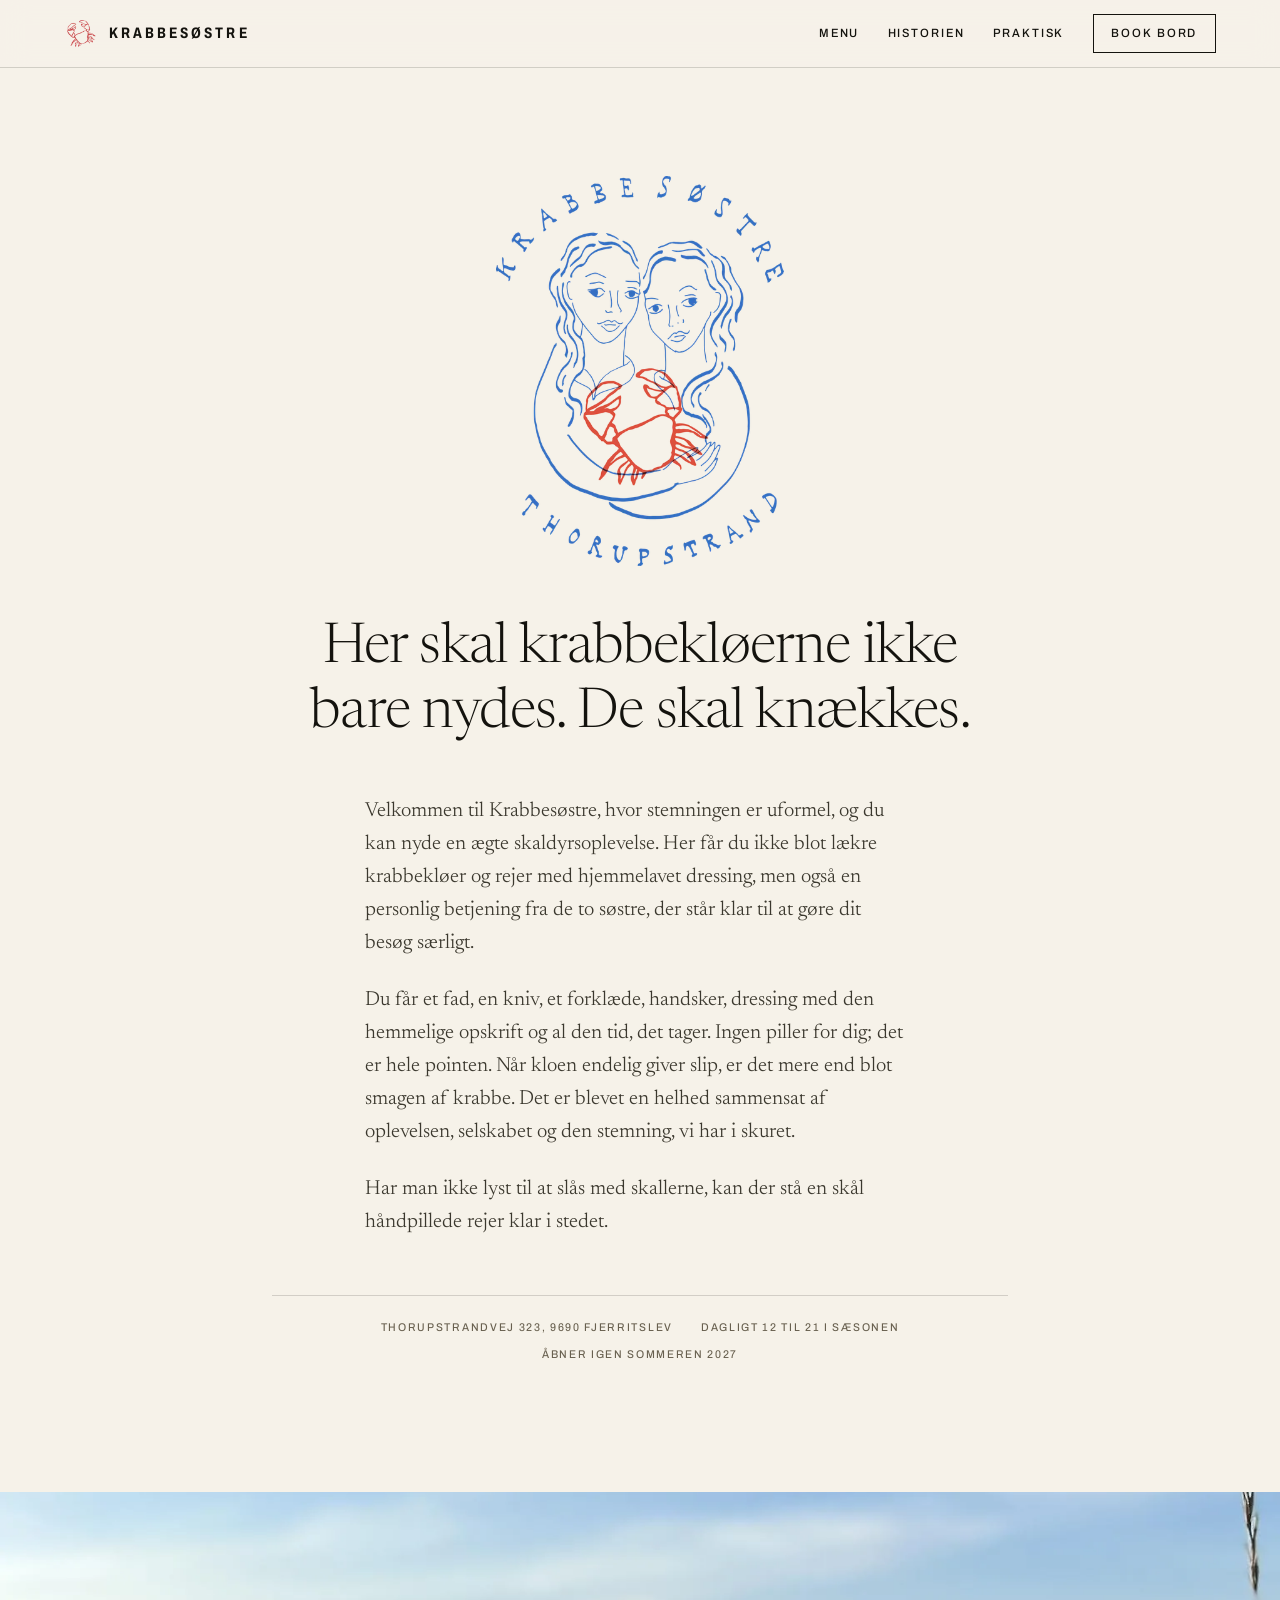
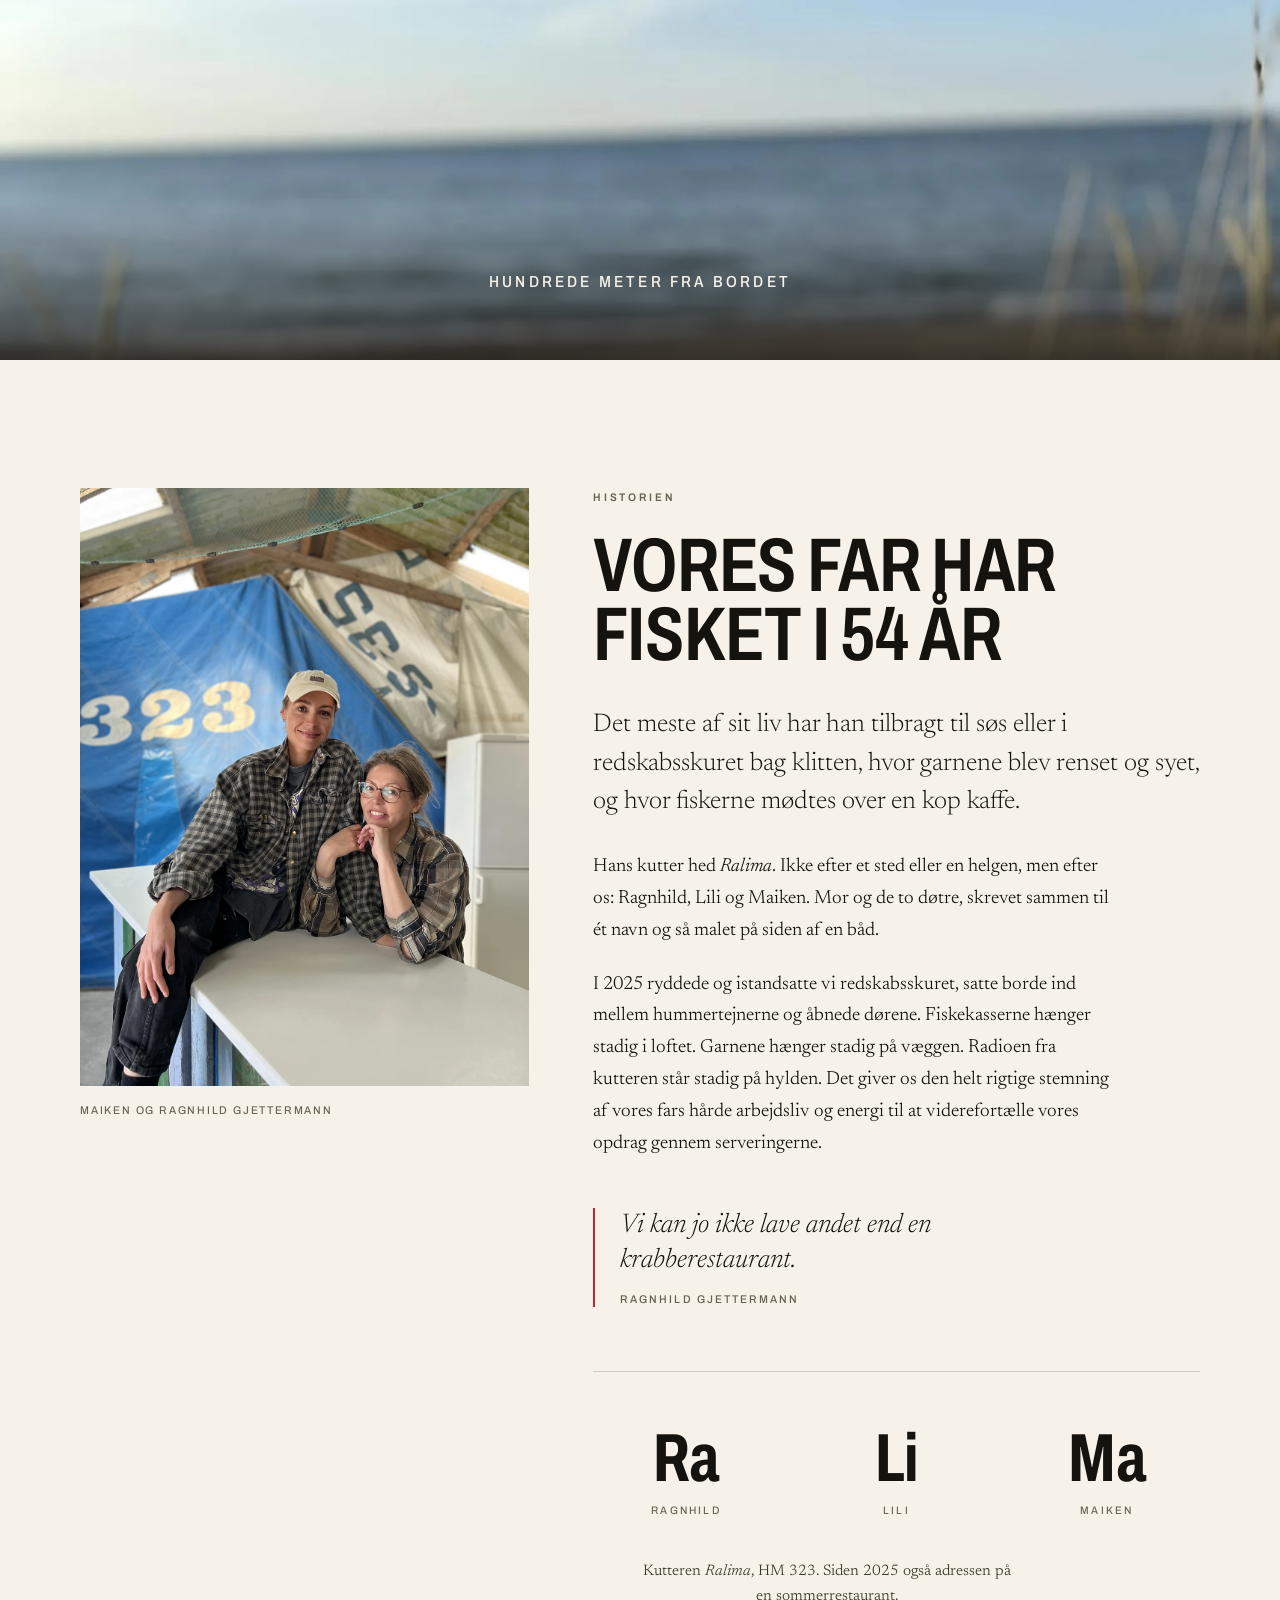
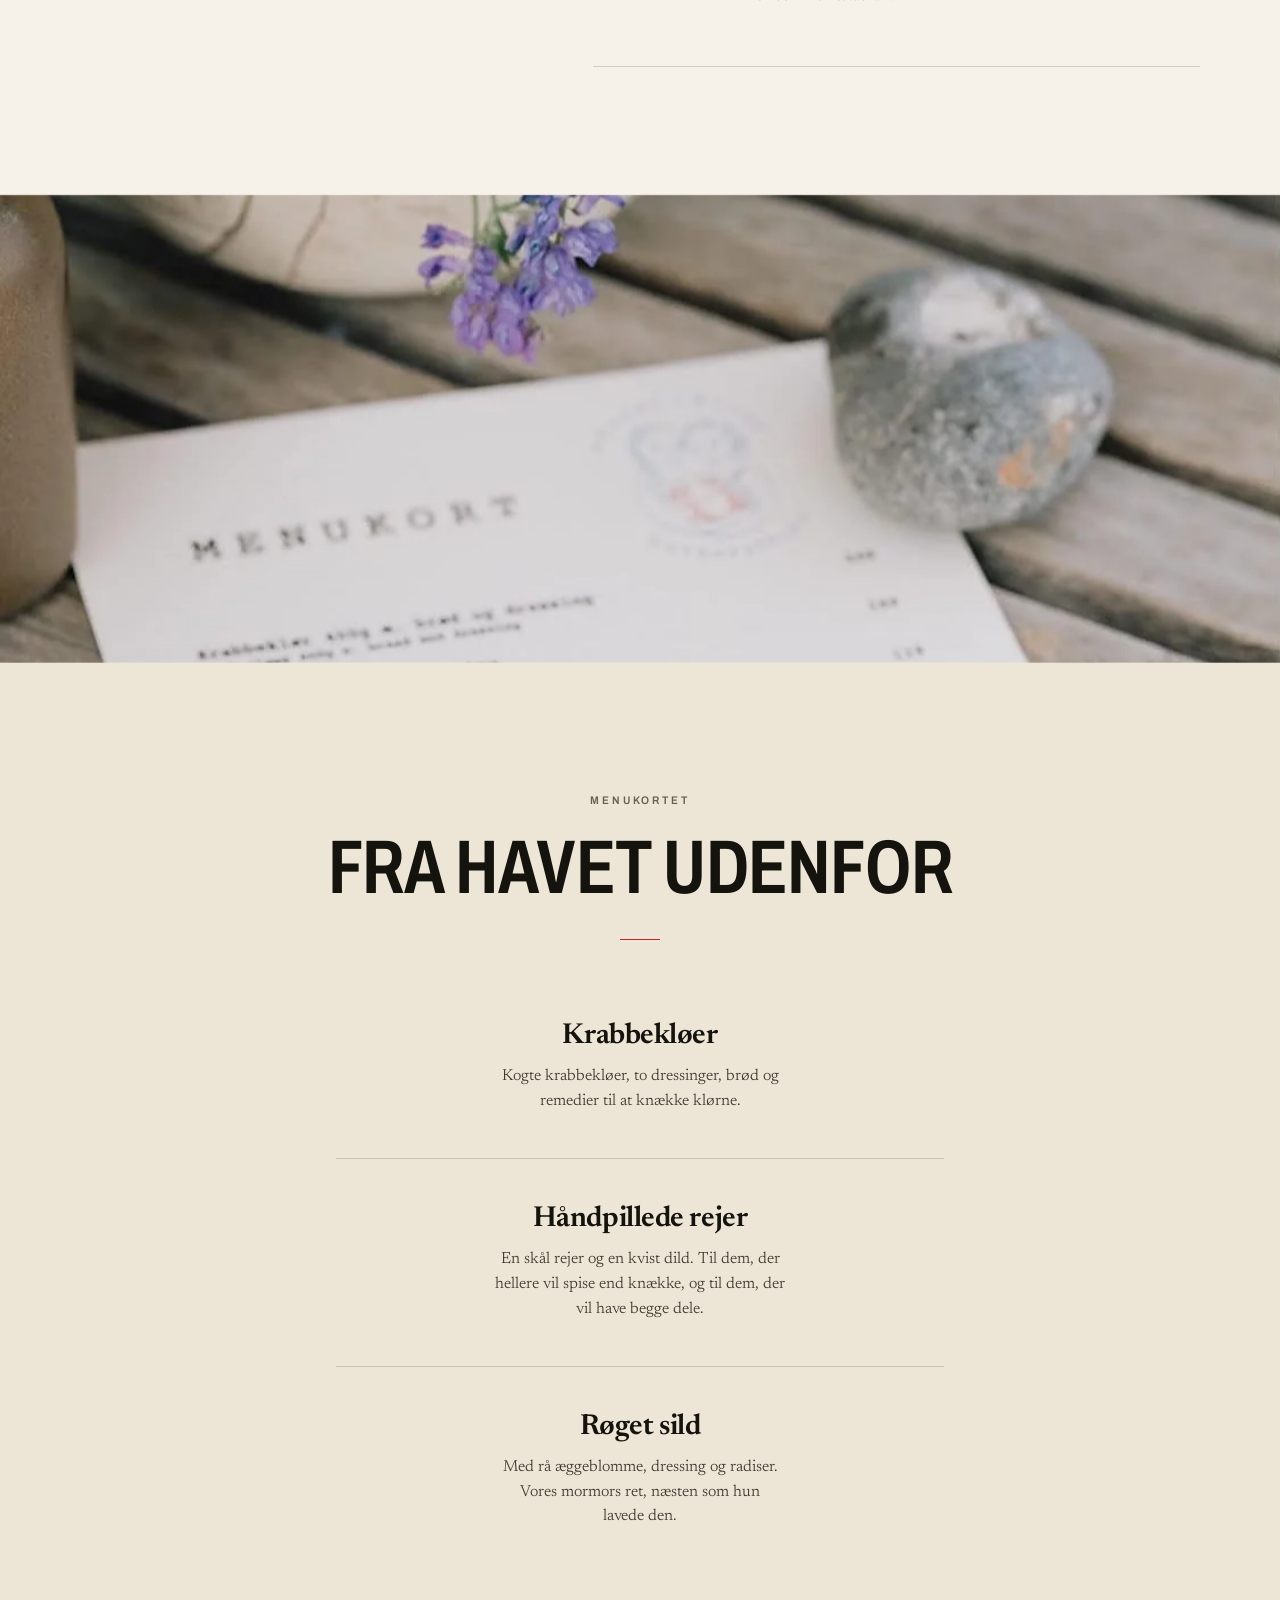
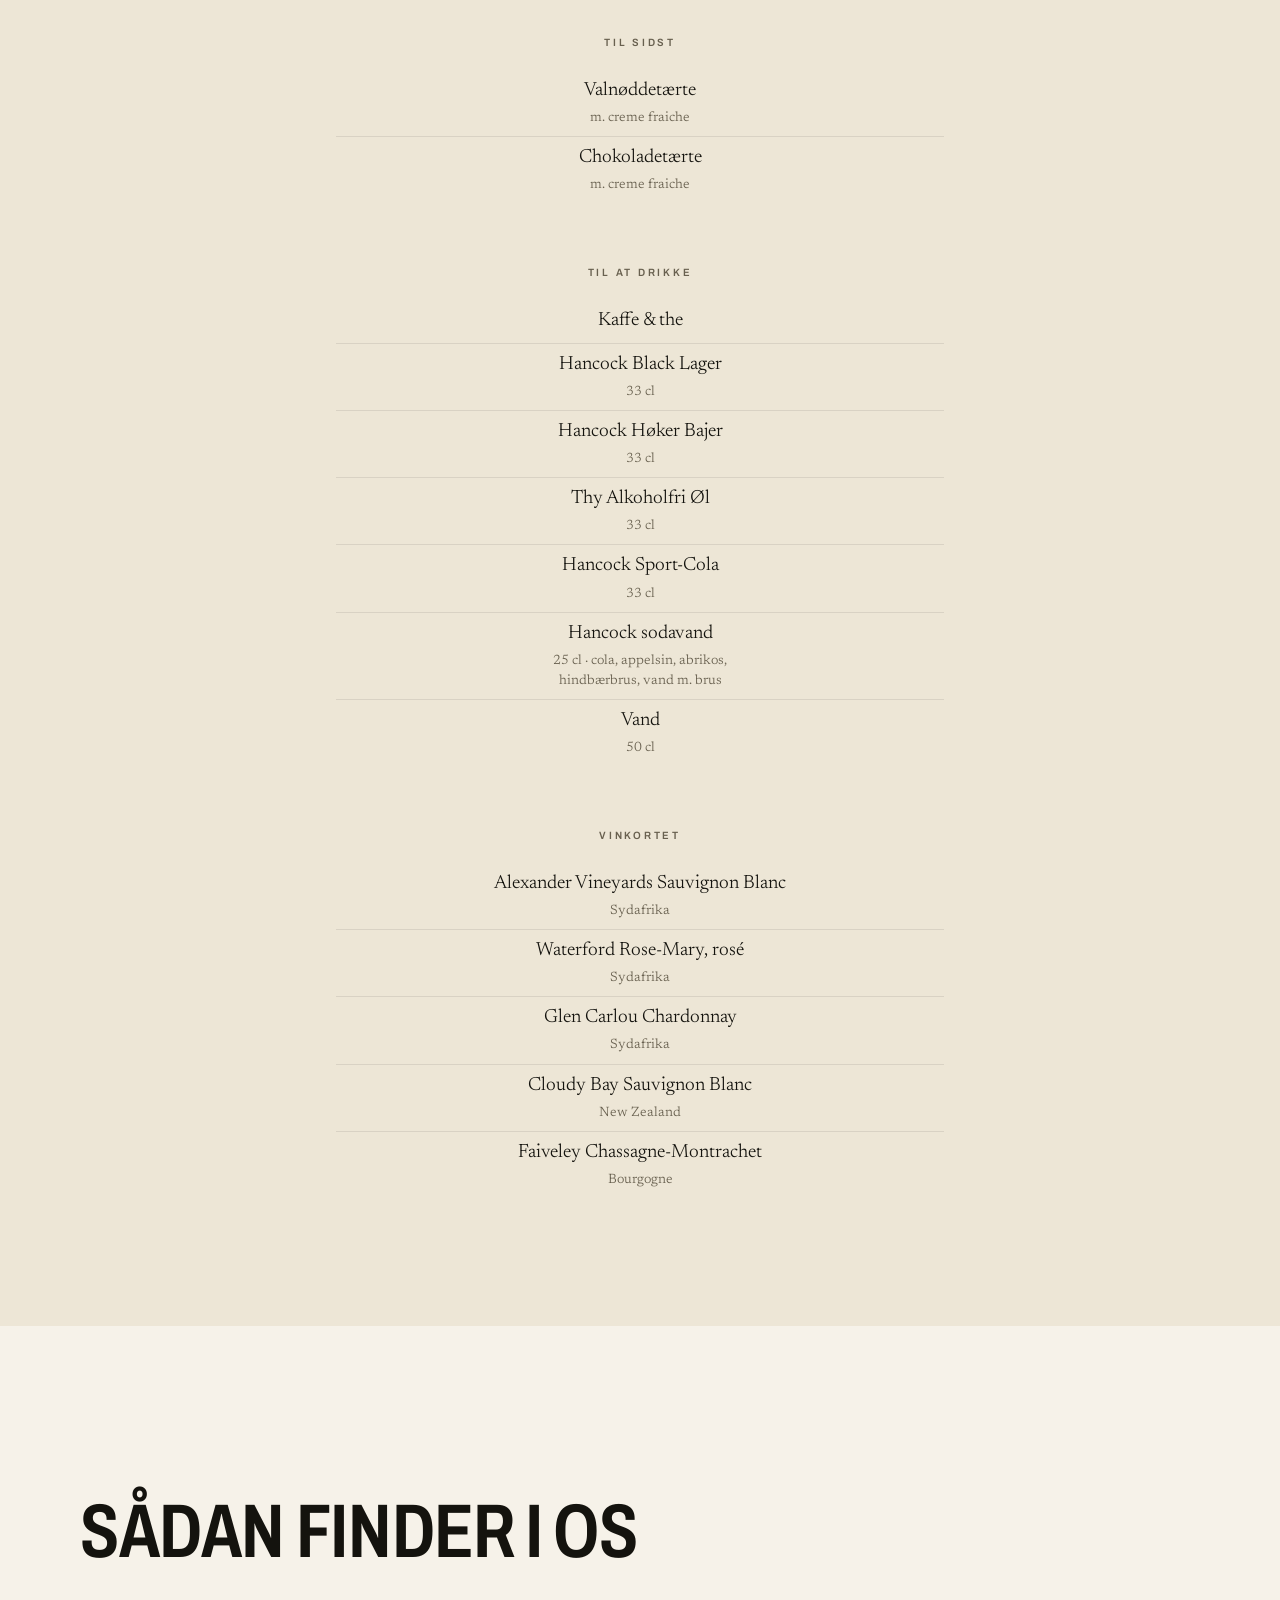
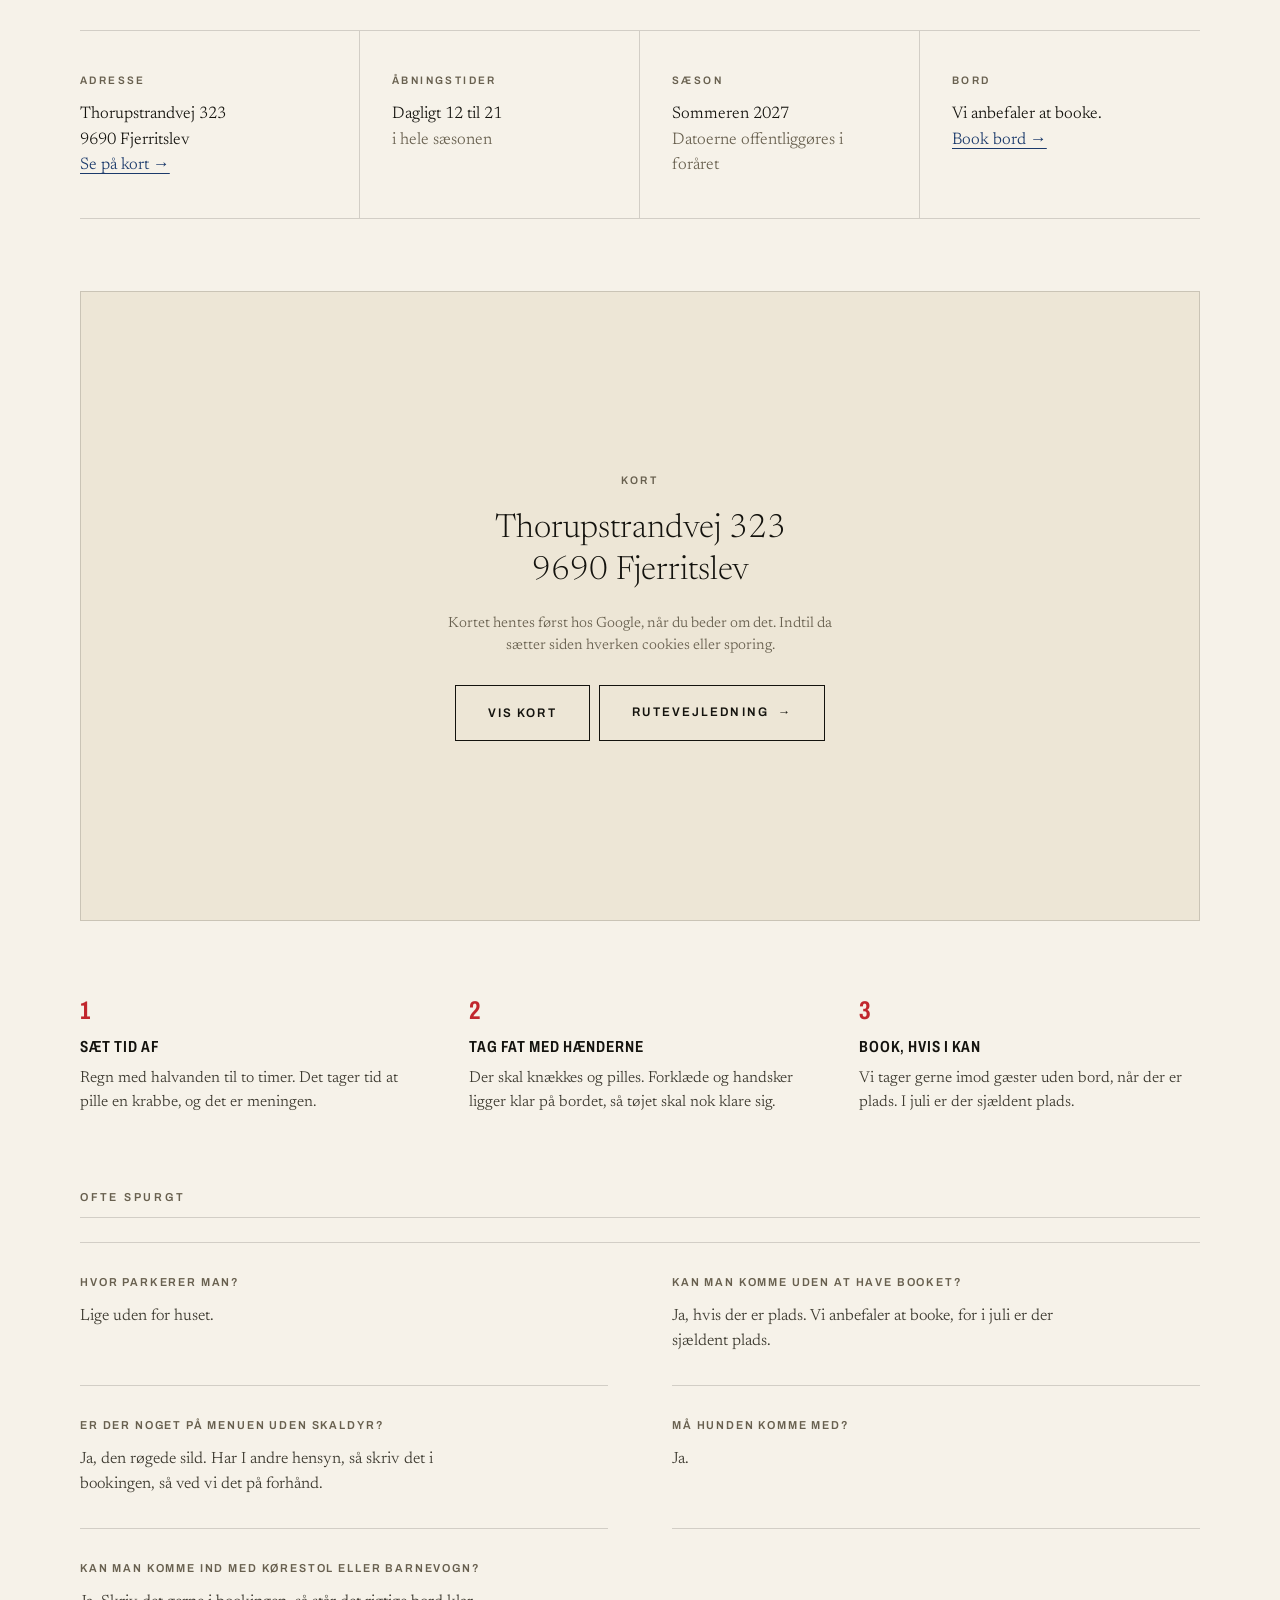
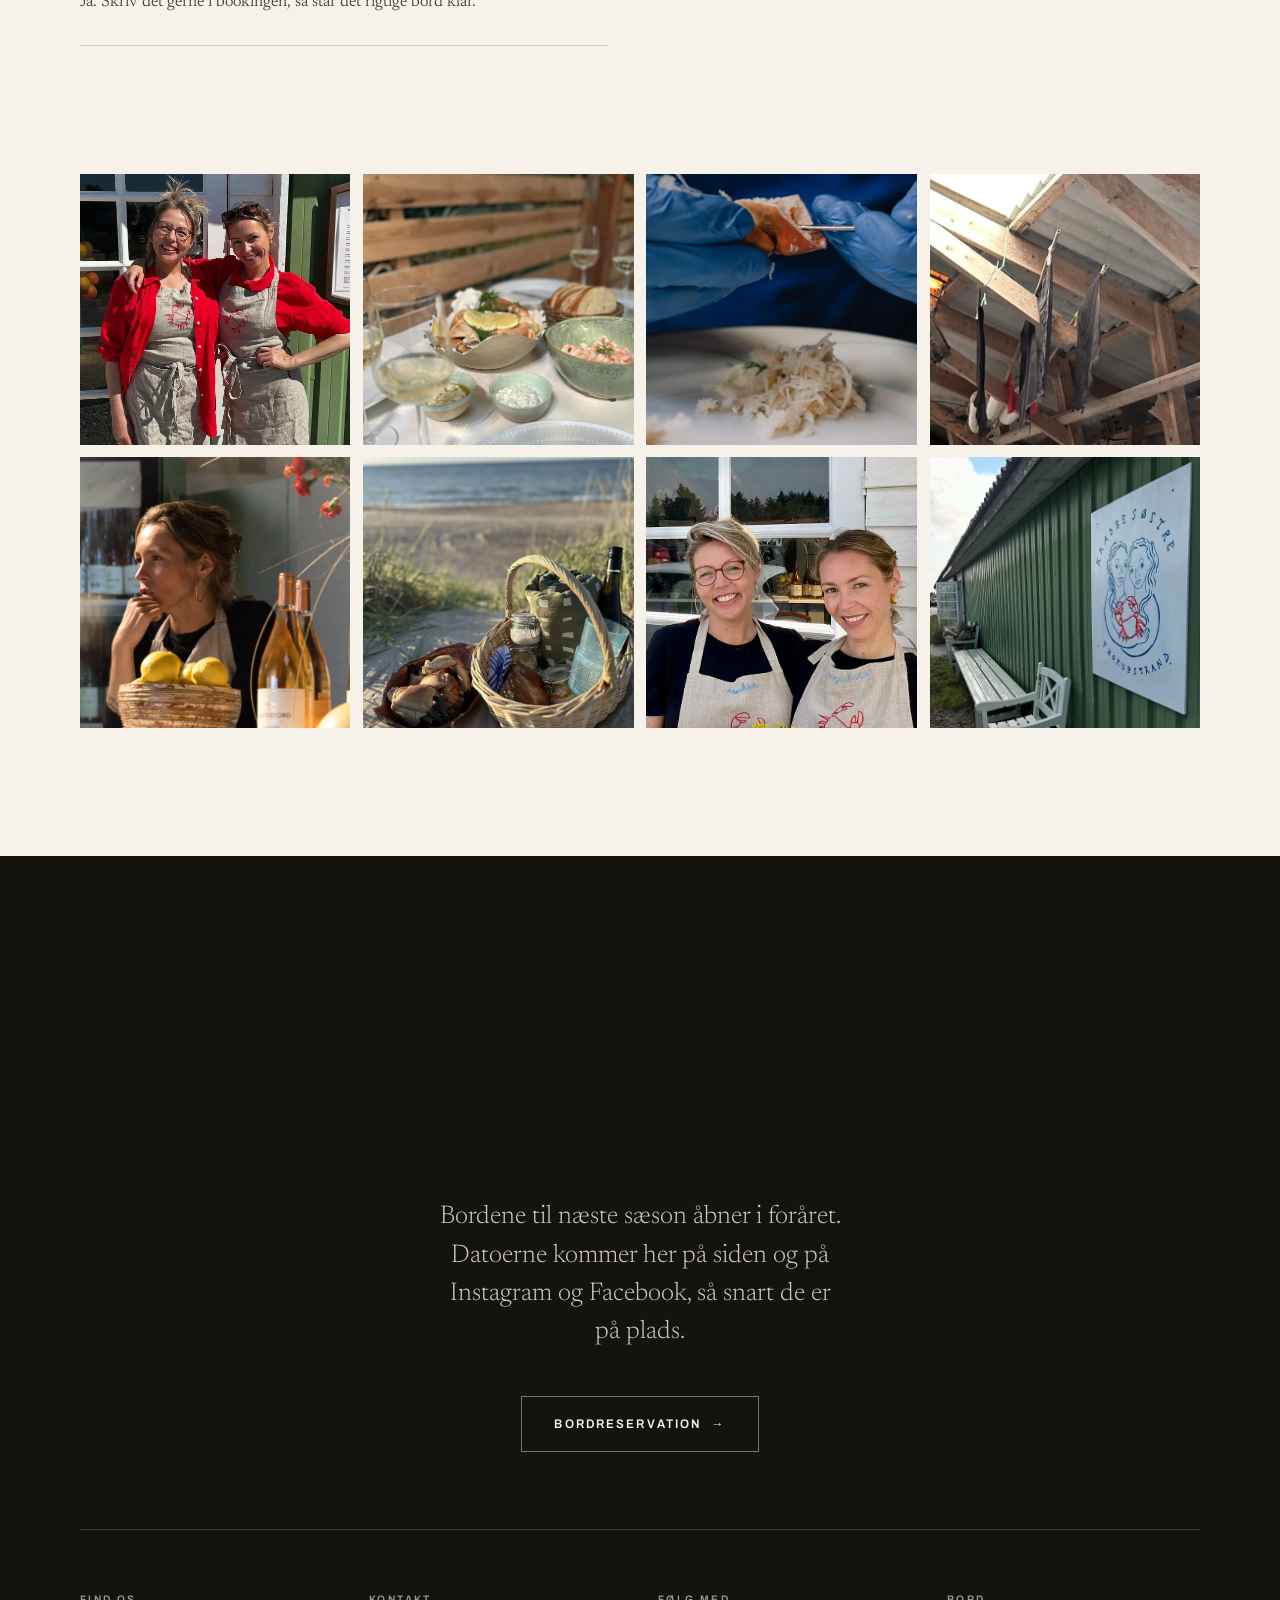
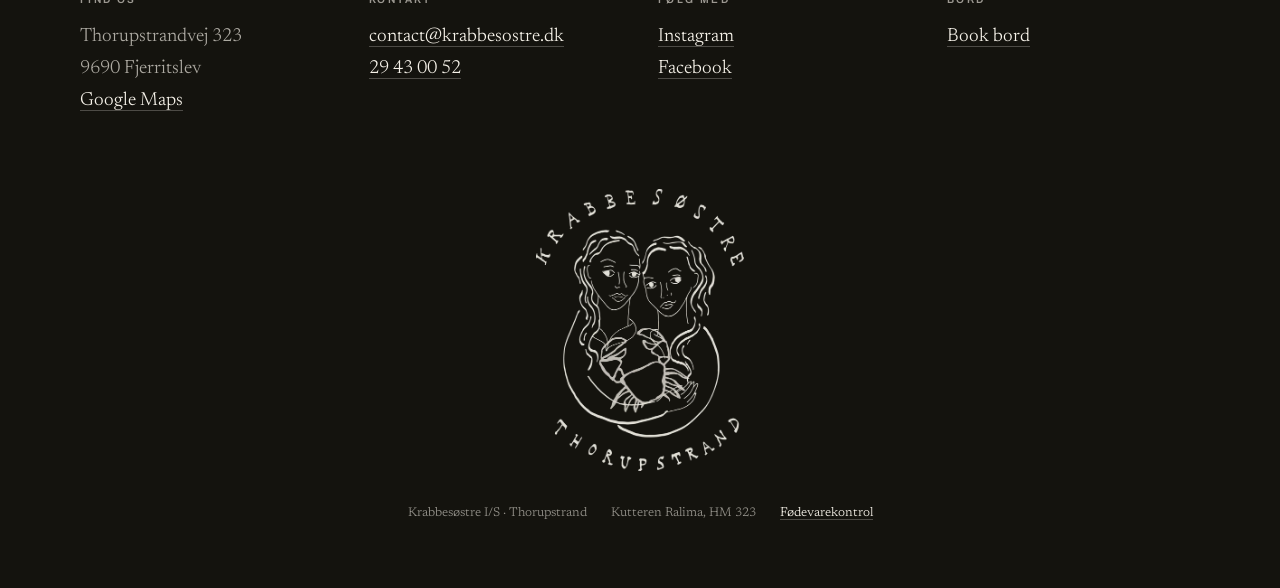
==== commit 7ee31f81: "Fjern linjen om brød og dressing fra menukortet Co-Authored-By: Claude Opus 5 <noreply@anthropic.com" ====
--- a/index.html
+++ b/index.html
@@ -168,8 +168,6 @@
         <p class="plakat__linje">Cloudy Bay Sauvignon Blanc <span class="plakat__sub">New Zealand</span></p>
         <p class="plakat__linje">Faiveley Chassagne-Montrachet <span class="plakat__sub">Bourgogne</span></p>
       </div>
-
-      <p class="plakat__fod rv">Alt serveres med brød og dressing</p>
     </div>
   </div>
 </section>
--- a/stil.css
+++ b/stil.css
@@ -391,12 +391,6 @@
   display:block;max-width:32ch;margin:.2rem auto 0;
   font-size:.84rem;color:var(--muted);line-height:1.5;
 }
-.plakat__fod{
-  margin-top:clamp(2.5rem,5vw,3.5rem);padding-top:1.35rem;
-  border-top:var(--rule) solid var(--line);
-  font-family:var(--display);font-variation-settings:"wdth" 92,"wght" 450;
-  font-size:.66rem;letter-spacing:.16em;text-transform:uppercase;color:var(--muted);
-}
 
 /* ============================================================
    PRAKTISK
